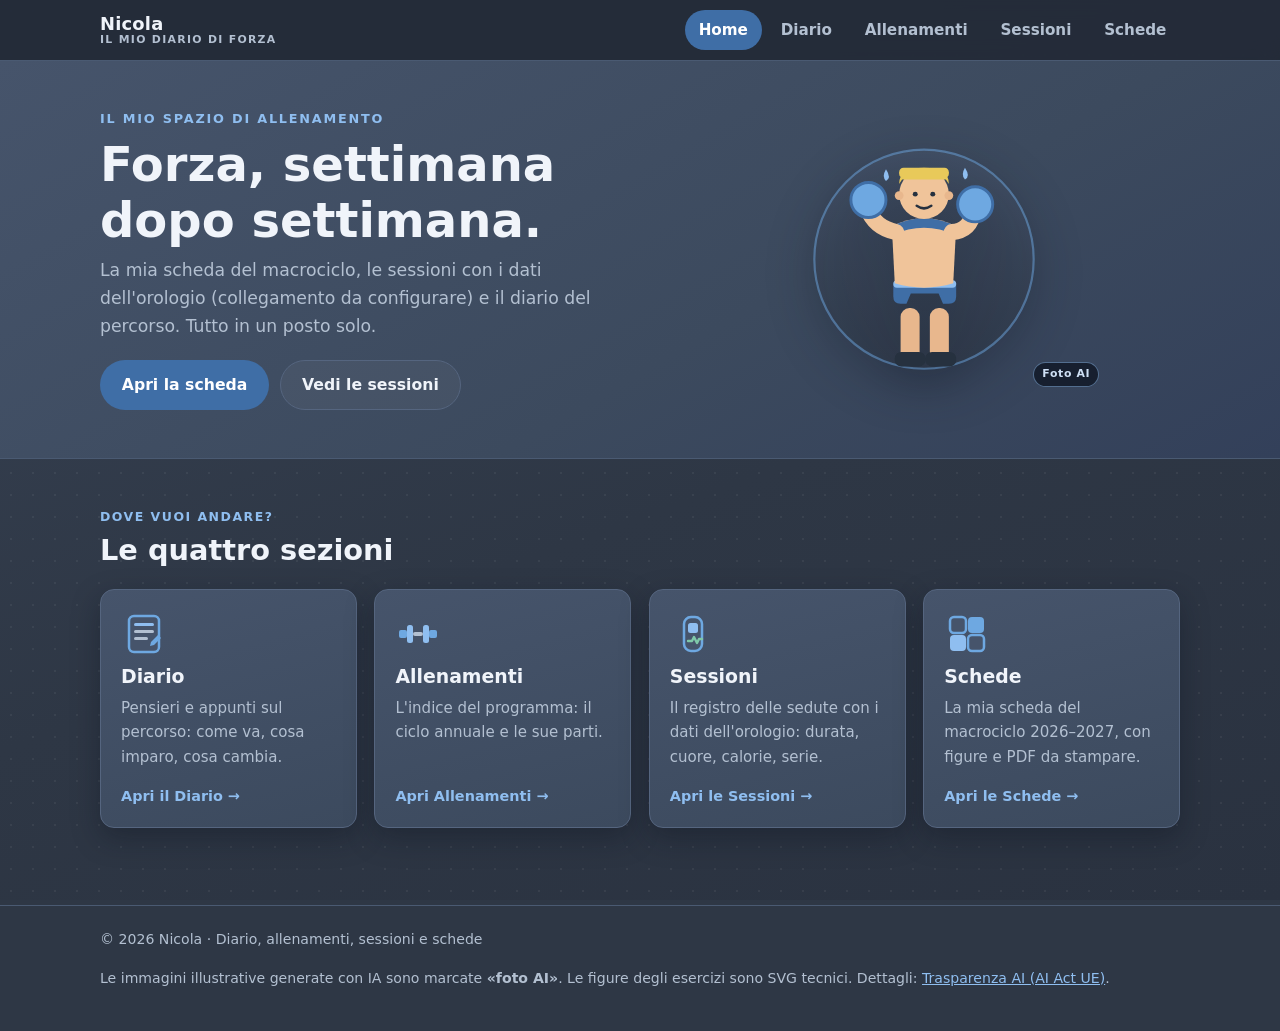
==== index.html @ 9a797402 "Sito palestra autonomo: scheda, diario, allenamenti, sessioni" ====
<!DOCTYPE html>
<html lang="it">
<head>
<meta charset="UTF-8">
<meta name="viewport" content="width=device-width, initial-scale=1.0">
<title>Nicola — Diario, allenamenti, sessioni e schede</title>
<meta name="description" content="Lo spazio personale di Nicola: la scheda del macrociclo 2026–2027, le sessioni con i dati dell'orologio e il diario di allenamento.">
<script>(function(){var p=location.pathname,i=p.indexOf("/admin/"),b="";if(i>0)b=p.slice(0,i);else if(/^\/nicola(\/|$)/i.test(p))b="/nicola";window.ND_BASE=b;window.ndUrl=function(u){if(!u)return(b||"")+"/";if(u.charAt(0)!=="/")u="/"+u;return b+u;};var bh=(b||"")+"/";if(!document.querySelector("base[data-nd-base]")){var e=document.createElement("base");e.href=bh;e.setAttribute("data-nd-base","1");document.head.insertBefore(e,document.head.firstChild);}})();</script>
<link rel="icon" href="favicon.svg" type="image/svg+xml">
<link rel="stylesheet" href="css/site.css?v=1">
</head>
<body>
<a class="skip-link" href="./#contenuto">Vai al contenuto</a>
<header class="site-header">
  <div class="wrap">
    <a class="logo" href="./">Nicola<small>Il mio diario di forza</small></a>
    <button class="nav-toggle" type="button" aria-expanded="false" aria-controls="nav-principale">Menu</button>
    <nav class="site-nav" id="nav-principale" aria-label="Principale">
      <ul>
        <li><a href="./" aria-current="page">Home</a></li>
        <li><a href="diario/">Diario</a></li>
        <li><a href="allenamenti/">Allenamenti</a></li>
        <li><a href="sessioni/">Sessioni</a></li>
        <li><a href="schede/">Schede</a></li>
      </ul>
    </nav>
  </div>
</header>

<main id="contenuto">
  <section class="hero" aria-labelledby="hero-title">
    <div class="wrap">
      <div>
        <p class="tagline">Il mio spazio di allenamento</p>
        <h1 id="hero-title">Forza, settimana dopo settimana.</h1>
        <p class="lead">La mia scheda del macrociclo, le sessioni con i dati dell'orologio (collegamento da configurare) e il diario del percorso. Tutto in un posto solo.</p>
        <div class="btn-row">
          <a class="btn btn-primary" href="schede/">Apri la scheda</a>
          <a class="btn btn-ghost" href="sessioni/">Vedi le sessioni</a>
        </div>
      </div>
      <div class="hero__media">
        <span class="ai-photo-wrap">
          <img src="img/hero-boxer.svg" alt="Pugile in guardia in stile cartone, illustrazione originale" width="320" height="360" data-ai="illustration">
          <span class="ai-photo-mark">Foto AI</span>
        </span>
      </div>
    </div>
  </section>

  <section class="section" aria-labelledby="sezioni-title">
    <div class="wrap">
      <span class="section-label">Dove vuoi andare?</span>
      <h2 id="sezioni-title">Le quattro sezioni</h2>
      <div class="card-grid">
        <a class="hub-card" href="diario/">
          <img class="hub-card__icon" src="img/icon-diario.svg" alt="" width="46" height="46">
          <h3>Diario</h3>
          <p>Pensieri e appunti sul percorso: come va, cosa imparo, cosa cambia.</p>
          <span class="hub-card__cta">Apri il Diario →</span>
        </a>
        <a class="hub-card" href="allenamenti/">
          <img class="hub-card__icon" src="img/icon-allenamenti.svg" alt="" width="46" height="46">
          <h3>Allenamenti</h3>
          <p>L'indice del programma: il ciclo annuale e le sue parti.</p>
          <span class="hub-card__cta">Apri Allenamenti →</span>
        </a>
        <a class="hub-card" href="sessioni/">
          <img class="hub-card__icon" src="img/icon-sessioni.svg" alt="" width="46" height="46">
          <h3>Sessioni</h3>
          <p>Il registro delle sedute con i dati dell'orologio: durata, cuore, calorie, serie.</p>
          <span class="hub-card__cta">Apri le Sessioni →</span>
        </a>
        <a class="hub-card" href="schede/">
          <img class="hub-card__icon" src="img/icon-schede.svg" alt="" width="46" height="46">
          <h3>Schede</h3>
          <p>La mia scheda del macrociclo 2026–2027, con figure e PDF da stampare.</p>
          <span class="hub-card__cta">Apri le Schede →</span>
        </a>
      </div>
    </div>
  </section>
</main>

<footer class="site-footer">
  <div class="wrap"><p>© <span id="y"></span> Nicola · Diario, allenamenti, sessioni e schede</p></div>
</footer>
<script>document.getElementById("y").textContent = new Date().getFullYear();</script>
<script src="js/site.js?v=1" defer></script>
<script src="js/cookie-consent.js?v=3" defer></script>
</body>
</html>
---- css/site.css ----
/* ============================================================
   Sito personale Nicola — design system "grigio-blu"
   I colori si cambiano tutti da qui (:root). Nient'altro da toccare.
   ============================================================ */
:root {
  /* Sfondo: misto grigio e blu, non troppo scuro */
  --bg: #2e3745;
  --bg-2: #384355;
  --bg-dots: rgba(255, 255, 255, 0.055);
  /* Pannelli e card */
  --panel: #3c4a5e;
  --panel-2: #46546b;
  --panel-border: #55657f;
  /* Testi */
  --text: #f0f4fa;
  --muted: #b3c0d1;
  /* Accenti blu */
  --accent: #6ea8e1;
  --accent-strong: #8fbef0;
  --accent-deep: #3f6ea6;
  /* Varie */
  --border: #4a5a72;
  --good: #7fc8a9;
  --radius: 14px;
  --shadow: 0 10px 28px rgba(12, 18, 28, 0.35);
  --font: "Segoe UI", system-ui, -apple-system, sans-serif;
  --font-serif: Georgia, "Times New Roman", serif;
}

* { box-sizing: border-box; }
html { scroll-behavior: smooth; }
body {
  margin: 0;
  font-family: var(--font);
  color: var(--text);
  line-height: 1.6;
  background-color: var(--bg);
  background-image:
    radial-gradient(var(--bg-dots) 1.2px, transparent 1.3px),
    linear-gradient(160deg, var(--bg-2) 0%, var(--bg) 55%, #2a3240 100%);
  background-size: 22px 22px, 100% 100%;
  background-attachment: fixed, fixed;
  min-height: 100vh;
}
img { max-width: 100%; height: auto; }
a { color: var(--accent-strong); }
h1, h2, h3 { line-height: 1.15; margin: 0 0 .6rem; }
p { margin: 0 0 1rem; }
.wrap { width: min(1080px, 100% - 2.4rem); margin-inline: auto; }
.visually-hidden {
  position: absolute; width: 1px; height: 1px; overflow: hidden;
  clip: rect(0 0 0 0); white-space: nowrap;
}
.skip-link {
  position: absolute; left: -999px; top: 0; z-index: 200;
  background: var(--accent-deep); color: #fff; padding: .6rem 1rem;
  border-radius: 0 0 10px 0;
}
.skip-link:focus { left: 0; }

/* ---------- Header ---------- */
.site-header {
  position: sticky; top: 0; z-index: 100;
  background: rgba(35, 43, 56, 0.92);
  backdrop-filter: blur(10px); -webkit-backdrop-filter: blur(10px);
  border-bottom: 1px solid var(--border);
}
.site-header .wrap { display: flex; align-items: center; gap: 1rem; min-height: 60px; }
.logo {
  font-weight: 800; font-size: 1.12rem; letter-spacing: .2px;
  color: var(--text); text-decoration: none; line-height: 1.1;
  display: flex; flex-direction: column;
}
.logo small { font-size: .68rem; font-weight: 600; color: var(--muted); letter-spacing: .12em; text-transform: uppercase; }
.nav-toggle {
  margin-left: auto; font: inherit; font-weight: 700; font-size: .9rem;
  color: var(--text); background: var(--panel); border: 1px solid var(--panel-border);
  border-radius: 999px; padding: .5rem 1.1rem; cursor: pointer; display: none;
}
.site-nav { margin-left: auto; }
.site-nav ul { display: flex; gap: .35rem; list-style: none; margin: 0; padding: 0; }
.site-nav a {
  display: block; padding: .5rem .85rem; border-radius: 999px;
  color: var(--muted); text-decoration: none; font-weight: 600; font-size: .95rem;
}
.site-nav a:hover { color: var(--text); background: var(--panel); }
.site-nav a[aria-current="page"] { color: #fff; background: var(--accent-deep); }

@media (max-width: 900px) {
  .nav-toggle { display: inline-flex; }
  .site-nav { display: none; position: absolute; top: 100%; left: 0; right: 0;
    background: rgba(35, 43, 56, 0.98); border-bottom: 1px solid var(--border); }
  .site-nav.is-open { display: block; }
  .site-nav ul { flex-direction: column; padding: .6rem 1rem 1rem; gap: .2rem; }
  .site-nav a { padding: .8rem 1rem; }
}

/* ---------- Hero ---------- */
.hero {
  position: relative; overflow: hidden;
  border-bottom: 1px solid var(--border);
  background: linear-gradient(150deg, var(--panel-2) 0%, var(--panel) 60%, #33405a 100%);
}
.hero .wrap {
  display: grid; grid-template-columns: 1.15fr .85fr; gap: 2rem;
  align-items: center; padding: 3rem 0;
}
.hero__media { display: flex; justify-content: center; }
.hero__media img { width: min(340px, 78%); filter: drop-shadow(0 14px 24px rgba(10, 16, 26, .45)); }
.tagline {
  margin: 0 0 .5rem; font-size: .8rem; font-weight: 700;
  letter-spacing: .14em; text-transform: uppercase; color: var(--accent-strong);
}
.hero h1 { font-size: clamp(1.9rem, 4.6vw, 3rem); font-weight: 800; }
.lead { font-size: 1.08rem; color: var(--muted); max-width: 46ch; }
.btn-row { display: flex; flex-wrap: wrap; gap: .7rem; margin-top: 1.2rem; }
.btn {
  display: inline-flex; align-items: center; gap: .45rem;
  padding: .72rem 1.3rem; border-radius: 999px; font-weight: 700;
  text-decoration: none; border: 1.5px solid transparent; font-size: .98rem;
}
.btn-primary { background: var(--accent-deep); color: #fff; }
.btn-primary:hover { background: var(--accent); color: #10233a; }
.btn-ghost { border-color: var(--panel-border); color: var(--text); background: rgba(255,255,255,.04); }
.btn-ghost:hover { background: var(--panel); }
@media (max-width: 820px) {
  .hero .wrap { grid-template-columns: 1fr; padding: 2.2rem 0; }
  .hero__media img { width: min(240px, 62%); }
}

/* ---------- Sezioni e card ---------- */
.section { padding: 2.8rem 0; }
.section--tight { padding: 1.8rem 0; }
.section > .wrap > h2, .section h2 { font-size: clamp(1.35rem, 3vw, 1.8rem); }
.section-label {
  display: inline-block; margin-bottom: .4rem; font-size: .78rem; font-weight: 700;
  letter-spacing: .12em; text-transform: uppercase; color: var(--accent-strong);
}
.card-grid {
  display: grid; gap: 1.1rem; margin-top: 1.4rem;
  grid-template-columns: repeat(auto-fit, minmax(230px, 1fr));
}
.hub-card {
  position: relative; display: flex; flex-direction: column; gap: .55rem;
  background: linear-gradient(165deg, var(--panel-2), var(--panel));
  border: 1px solid var(--panel-border); border-radius: var(--radius);
  padding: 1.3rem 1.25rem 1.15rem; text-decoration: none; color: var(--text);
  box-shadow: var(--shadow); transition: transform .15s ease, border-color .15s ease;
}
.hub-card:hover { transform: translateY(-3px); border-color: var(--accent); }
.hub-card__icon { width: 46px; height: 46px; }
.hub-card h3 { margin: 0; font-size: 1.18rem; }
.hub-card p { margin: 0; color: var(--muted); font-size: .94rem; }
.hub-card__cta { margin-top: auto; padding-top: .5rem; font-weight: 700; font-size: .9rem; color: var(--accent-strong); }

.panel {
  background: linear-gradient(165deg, var(--panel-2), var(--panel));
  border: 1px solid var(--panel-border); border-radius: var(--radius);
  padding: 1.4rem 1.4rem 1.2rem; box-shadow: var(--shadow);
}
.empty-state { text-align: center; padding: 2.4rem 1.4rem; color: var(--muted); }
.empty-state strong { color: var(--text); }

/* ---------- Liste diario / sessioni ---------- */
.entry-list { list-style: none; margin: 1.2rem 0 0; padding: 0; display: grid; gap: .8rem; }
.entry-list a {
  display: flex; gap: 1rem; align-items: center; text-decoration: none; color: var(--text);
  background: linear-gradient(165deg, var(--panel-2), var(--panel));
  border: 1px solid var(--panel-border); border-radius: var(--radius); padding: .9rem 1.1rem;
}
.entry-list a:hover { border-color: var(--accent); }
.entry-list__meta { font-size: .82rem; color: var(--muted); }
.entry-list__title { font-weight: 700; }

/* ---------- Pagina sessione (modello) ---------- */
.breadcrumb { font-size: .88rem; color: var(--muted); margin-bottom: .8rem; }
.breadcrumb a { color: var(--accent-strong); text-decoration: none; }
.session-hero { padding: 2rem 0 1.4rem; border-bottom: 1px solid var(--border); }
.session-hero__badge {
  display: inline-flex; align-items: center; justify-content: center;
  min-width: 44px; height: 44px; padding: 0 .6rem; border-radius: 12px;
  background: var(--accent-deep); color: #fff; font-weight: 800; font-size: 1.05rem;
}
.session-hero__time { color: var(--muted); font-size: .92rem; margin-left: .7rem; }
.session-hero h1 { margin-top: .8rem; font-size: clamp(1.5rem, 3.4vw, 2.2rem); }
.session-kpis {
  display: grid; grid-template-columns: repeat(auto-fit, minmax(120px, 1fr));
  gap: .8rem; margin: 1.4rem 0 0; padding: 0;
}
.session-kpis__item {
  background: linear-gradient(165deg, var(--panel-2), var(--panel));
  border: 1px solid var(--panel-border); border-radius: var(--radius); padding: .8rem .95rem;
}
.session-kpis__item dt { font-size: .76rem; text-transform: uppercase; letter-spacing: .08em; color: var(--muted); }
.session-kpis__item dd { margin: .15rem 0 0; font-size: 1.25rem; font-weight: 800; }
.session-panel { margin-top: 1.6rem; }
.field-grid { display: grid; grid-template-columns: repeat(auto-fit, minmax(150px, 1fr)); gap: .7rem; }
.field-cell {
  background: rgba(255,255,255,.04); border: 1px dashed var(--panel-border);
  border-radius: 10px; padding: .7rem .8rem;
}
.field-cell strong { display: block; font-size: 1.05rem; }
.field-cell span { font-size: .8rem; color: var(--muted); }
.placeholder-note {
  border: 1px dashed var(--panel-border); border-radius: 10px;
  padding: .9rem 1rem; color: var(--muted); font-size: .94rem; background: rgba(255,255,255,.03);
}

/* ---------- Articolo diario (modello) ---------- */
.prose { max-width: 68ch; }
.prose p { color: #dde5ef; }
.article-meta { color: var(--muted); font-size: .9rem; margin-bottom: 1.2rem; }
.article-figure { margin: 1.4rem 0; text-align: center; }
.article-figure img { border-radius: var(--radius); border: 1px solid var(--panel-border); }
.article-figure figcaption { font-size: .82rem; color: var(--muted); margin-top: .45rem; }

/* ---------- Marchio Foto/illustrazione AI ---------- */
.ai-photo-wrap { position: relative; display: inline-block; }
.ai-photo-mark {
  position: absolute; right: 8px; bottom: 8px;
  background: rgba(16, 24, 38, .82); color: #cfe0f5;
  font-size: .68rem; font-weight: 700; letter-spacing: .06em;
  padding: .18rem .5rem; border-radius: 999px; border: 1px solid rgba(143,190,240,.5);
}

/* ---------- Barra mobile Indietro · Sezione · Menu ---------- */
.nd-backbar { display: none; }
@media (max-width: 900px) {
  .nd-backbar {
    display: flex; position: fixed; left: 0; right: 0; bottom: 0; z-index: 90;
    gap: 8px; padding: 8px 10px calc(8px + env(safe-area-inset-bottom));
    background: rgba(35, 43, 56, .94); border-top: 1px solid var(--accent-deep);
    backdrop-filter: blur(8px); -webkit-backdrop-filter: blur(8px);
  }
  .nd-backbar a, .nd-backbar button {
    flex: 1 1 0; min-height: 44px; display: flex; align-items: center; justify-content: center;
    gap: 6px; font-family: inherit; font-weight: 600; font-size: .9rem; line-height: 1.1;
    color: var(--text); background: rgba(110, 168, 225, .12);
    border: 1px solid var(--accent-deep); border-radius: 999px; text-decoration: none; cursor: pointer;
    padding: 0 10px;
  }
  .nd-backbar a:active, .nd-backbar button:active { background: rgba(110, 168, 225, .3); }
  body.has-backbar { padding-bottom: calc(64px + env(safe-area-inset-bottom)); }
}
@media print { .nd-backbar, .nav-toggle { display: none !important; } }

/* ---------- Footer ---------- */
.site-footer {
  border-top: 1px solid var(--border); margin-top: 2rem;
  padding: 1.4rem 0 1.6rem; color: var(--muted); font-size: .88rem;
}
.site-footer a { color: var(--accent-strong); }
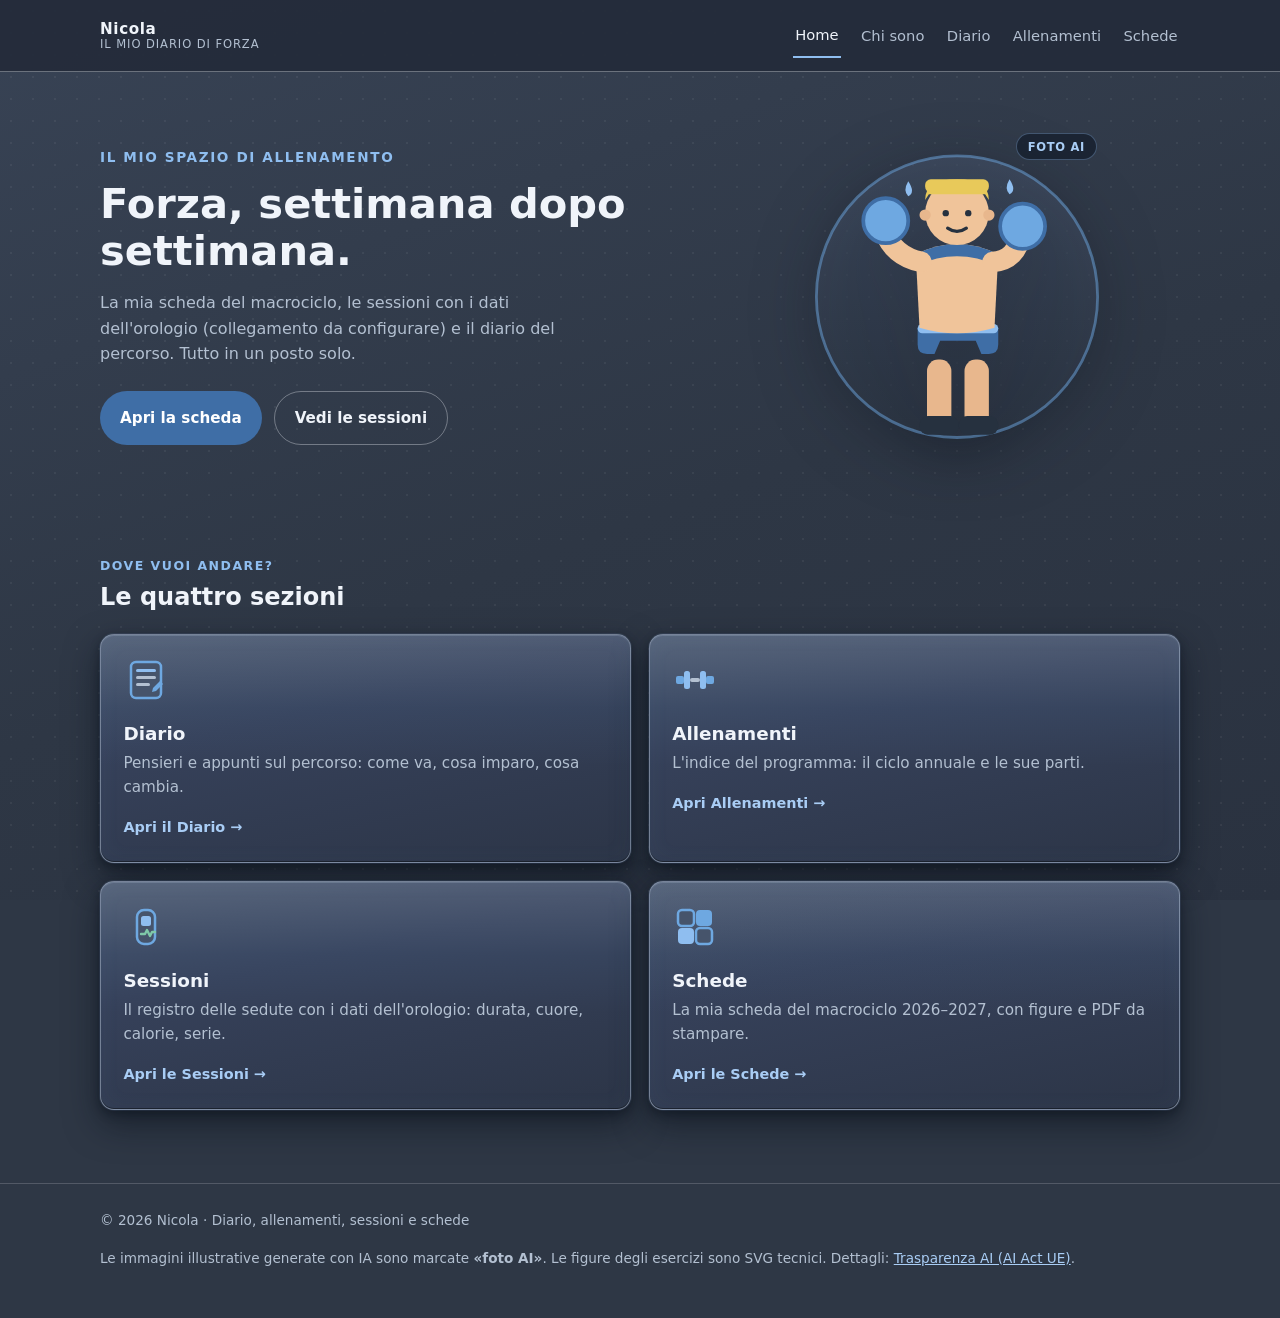
==== commit f0174ddf: "Allineamento sito: stile rilievo grigio-blu, Chi sono, primo racconto, vista mensile" ====
--- a/index.html
+++ b/index.html
@@ -3,11 +3,11 @@
 <head>
 <meta charset="UTF-8">
 <meta name="viewport" content="width=device-width, initial-scale=1.0">
-<title>Nicola — Diario, allenamenti, sessioni e schede</title>
+<title>Nicola - Diario, allenamenti, sessioni e schede</title>
 <meta name="description" content="Lo spazio personale di Nicola: la scheda del macrociclo 2026–2027, le sessioni con i dati dell'orologio e il diario di allenamento.">
 <script>(function(){var p=location.pathname,i=p.indexOf("/admin/"),b="";if(i>0)b=p.slice(0,i);else if(/^\/nicola(\/|$)/i.test(p))b="/nicola";window.ND_BASE=b;window.ndUrl=function(u){if(!u)return(b||"")+"/";if(u.charAt(0)!=="/")u="/"+u;return b+u;};var bh=(b||"")+"/";if(!document.querySelector("base[data-nd-base]")){var e=document.createElement("base");e.href=bh;e.setAttribute("data-nd-base","1");document.head.insertBefore(e,document.head.firstChild);}})();</script>
 <link rel="icon" href="favicon.svg" type="image/svg+xml">
-<link rel="stylesheet" href="css/site.css?v=1">
+<link rel="stylesheet" href="css/site.css?v=2">
 </head>
 <body>
 <a class="skip-link" href="./#contenuto">Vai al contenuto</a>
@@ -18,9 +18,9 @@
     <nav class="site-nav" id="nav-principale" aria-label="Principale">
       <ul>
         <li><a href="./" aria-current="page">Home</a></li>
+        <li><a href="chi-sono/">Chi sono</a></li>
         <li><a href="diario/">Diario</a></li>
         <li><a href="allenamenti/">Allenamenti</a></li>
-        <li><a href="sessioni/">Sessioni</a></li>
         <li><a href="schede/">Schede</a></li>
       </ul>
     </nav>
@@ -90,3 +90,4 @@
 <script src="js/cookie-consent.js?v=3" defer></script>
 </body>
 </html>
+
--- a/css/site.css
+++ b/css/site.css
@@ -1,28 +1,45 @@
 /* ============================================================
-   Sito personale Nicola — design system "grigio-blu"
-   I colori si cambiano tutti da qui (:root). Nient'altro da toccare.
+   Sito personale Nicola — design system "grigio-blu relief" v2
+   Stesso linguaggio visivo della scheda (pannelli in rilievo),
+   colori ben diversi: misto grigio-blu, niente rame.
+   I colori si cambiano SOLO da qui (:root). Nient'altro da toccare.
    ============================================================ */
 :root {
   /* Sfondo: misto grigio e blu, non troppo scuro */
   --bg: #2e3745;
   --bg-2: #384355;
   --bg-dots: rgba(255, 255, 255, 0.055);
-  /* Pannelli e card */
-  --panel: #3c4a5e;
-  --panel-2: #46546b;
-  --panel-border: #55657f;
   /* Testi */
   --text: #f0f4fa;
   --muted: #b3c0d1;
   /* Accenti blu */
-  --accent: #6ea8e1;
-  --accent-strong: #8fbef0;
+  --accent: #8fbef0;
+  --accent-strong: #a9cdf5;
   --accent-deep: #3f6ea6;
-  /* Varie */
-  --border: #4a5a72;
-  --good: #7fc8a9;
+  --cta-bg: #3f6ea6;
+  --cta-hover: #355d8c;
+  /* Linee */
+  --line: rgba(240, 244, 250, 0.35);
+  --line-soft: rgba(240, 244, 250, 0.18);
+  /* Pannelli in rilievo (ricetta della scheda, in chiave blu) */
+  --panel-bg: linear-gradient(168deg, #424f66 0%, #36415a 36%, #2c3547 100%);
+  --panel-border-light: rgba(215, 232, 252, 0.42);
+  --panel-highlight: linear-gradient(180deg, rgba(215, 232, 252, 0.15) 0%, rgba(110, 168, 225, 0.06) 32%, transparent 58%);
+  --panel-shadow:
+    inset 0 1px 0 rgba(215, 232, 252, 0.16),
+    inset 0 0 22px rgba(110, 168, 225, 0.05),
+    inset 0 -1px 0 rgba(0, 0, 0, 0.45),
+    0 0 0 1px rgba(140, 180, 230, 0.10),
+    0 14px 34px rgba(8, 14, 24, 0.55),
+    0 4px 10px rgba(8, 14, 24, 0.38);
+  --panel-shadow-hover:
+    inset 0 1px 0 rgba(215, 232, 252, 0.22),
+    inset 0 0 28px rgba(110, 168, 225, 0.08),
+    inset 0 -1px 0 rgba(0, 0, 0, 0.5),
+    0 0 0 1px rgba(140, 180, 230, 0.16),
+    0 18px 40px rgba(8, 14, 24, 0.6),
+    0 6px 14px rgba(8, 14, 24, 0.42);
   --radius: 14px;
-  --shadow: 0 10px 28px rgba(12, 18, 28, 0.35);
   --font: "Segoe UI", system-ui, -apple-system, sans-serif;
   --font-serif: Georgia, "Times New Roman", serif;
 }
@@ -58,195 +75,235 @@
 }
 .skip-link:focus { left: 0; }
 
-/* ---------- Header ---------- */
+/* ---------- Header (componente menu originale) ---------- */
 .site-header {
   position: sticky; top: 0; z-index: 100;
-  background: rgba(35, 43, 56, 0.92);
-  backdrop-filter: blur(10px); -webkit-backdrop-filter: blur(10px);
-  border-bottom: 1px solid var(--border);
-}
-.site-header .wrap { display: flex; align-items: center; gap: 1rem; min-height: 60px; }
+  background: rgba(36, 44, 58, 0.95);
+  border-bottom: 1px solid var(--line);
+}
+.site-header .wrap {
+  display: flex; align-items: center; justify-content: space-between;
+  gap: 1rem; padding: .85rem 0;
+}
 .logo {
-  font-weight: 800; font-size: 1.12rem; letter-spacing: .2px;
-  color: var(--text); text-decoration: none; line-height: 1.1;
-  display: flex; flex-direction: column;
-}
-.logo small { font-size: .68rem; font-weight: 600; color: var(--muted); letter-spacing: .12em; text-transform: uppercase; }
+  color: var(--text); text-decoration: none; font-weight: 700;
+  letter-spacing: .04em; font-size: .95rem; line-height: 1.2;
+}
+.logo small {
+  display: block; font-weight: 500; color: var(--muted);
+  font-size: .72rem; letter-spacing: .08em; text-transform: uppercase;
+}
 .nav-toggle {
-  margin-left: auto; font: inherit; font-weight: 700; font-size: .9rem;
-  color: var(--text); background: var(--panel); border: 1px solid var(--panel-border);
-  border-radius: 999px; padding: .5rem 1.1rem; cursor: pointer; display: none;
-}
-.site-nav { margin-left: auto; }
-.site-nav ul { display: flex; gap: .35rem; list-style: none; margin: 0; padding: 0; }
+  display: none;
+  background: transparent; border: 1px solid var(--line); color: var(--text);
+  padding: .45rem .65rem; border-radius: 8px; cursor: pointer; font-size: .9rem;
+}
+.site-nav ul {
+  list-style: none; margin: 0; padding: 0;
+  display: flex; flex-wrap: wrap; gap: .35rem 1.1rem;
+}
 .site-nav a {
-  display: block; padding: .5rem .85rem; border-radius: 999px;
-  color: var(--muted); text-decoration: none; font-weight: 600; font-size: .95rem;
-}
-.site-nav a:hover { color: var(--text); background: var(--panel); }
-.site-nav a[aria-current="page"] { color: #fff; background: var(--accent-deep); }
-
-@media (max-width: 900px) {
-  .nav-toggle { display: inline-flex; }
-  .site-nav { display: none; position: absolute; top: 100%; left: 0; right: 0;
-    background: rgba(35, 43, 56, 0.98); border-bottom: 1px solid var(--border); }
-  .site-nav.is-open { display: block; }
-  .site-nav ul { flex-direction: column; padding: .6rem 1rem 1rem; gap: .2rem; }
-  .site-nav a { padding: .8rem 1rem; }
-}
+  color: var(--muted); text-decoration: none; font-size: .92rem;
+  display: inline-flex; align-items: center; min-height: 44px; padding: 0 .15rem;
+}
+.site-nav a:hover, .site-nav a[aria-current="page"] { color: var(--text); }
+.site-nav a[aria-current="page"] { border-bottom: 2px solid var(--accent); }
 
 /* ---------- Hero ---------- */
-.hero {
-  position: relative; overflow: hidden;
-  border-bottom: 1px solid var(--border);
-  background: linear-gradient(150deg, var(--panel-2) 0%, var(--panel) 60%, #33405a 100%);
-}
-.hero .wrap {
-  display: grid; grid-template-columns: 1.15fr .85fr; gap: 2rem;
-  align-items: center; padding: 3rem 0;
-}
-.hero__media { display: flex; justify-content: center; }
-.hero__media img { width: min(340px, 78%); filter: drop-shadow(0 14px 24px rgba(10, 16, 26, .45)); }
+.hero { padding: 3.2rem 0 2.6rem; }
+.hero .wrap { display: grid; gap: 2rem; align-items: center; }
+@media (min-width: 900px) { .hero .wrap { grid-template-columns: 1.15fr .85fr; } }
 .tagline {
-  margin: 0 0 .5rem; font-size: .8rem; font-weight: 700;
-  letter-spacing: .14em; text-transform: uppercase; color: var(--accent-strong);
-}
-.hero h1 { font-size: clamp(1.9rem, 4.6vw, 3rem); font-weight: 800; }
-.lead { font-size: 1.08rem; color: var(--muted); max-width: 46ch; }
-.btn-row { display: flex; flex-wrap: wrap; gap: .7rem; margin-top: 1.2rem; }
+  color: var(--accent); font-size: .85rem; letter-spacing: .12em;
+  text-transform: uppercase; margin: 0 0 .75rem; font-weight: 700;
+}
+.hero h1 { font-size: clamp(1.75rem, 5vw, 2.6rem); line-height: 1.12; margin: 0 0 1rem; font-weight: 800; }
+.lead { max-width: 46ch; color: var(--muted); margin: 0 0 1.5rem; }
+.hero__media { text-align: center; }
+.hero__media img { width: 100%; max-width: 320px; filter: drop-shadow(0 14px 30px rgba(8, 14, 24, .5)); }
+.hero__caption { margin: .65rem 0 0; font-size: .76rem; font-style: italic; color: var(--muted); }
+
+/* ---------- Bottoni ---------- */
 .btn {
-  display: inline-flex; align-items: center; gap: .45rem;
-  padding: .72rem 1.3rem; border-radius: 999px; font-weight: 700;
-  text-decoration: none; border: 1.5px solid transparent; font-size: .98rem;
-}
-.btn-primary { background: var(--accent-deep); color: #fff; }
-.btn-primary:hover { background: var(--accent); color: #10233a; }
-.btn-ghost { border-color: var(--panel-border); color: var(--text); background: rgba(255,255,255,.04); }
-.btn-ghost:hover { background: var(--panel); }
-@media (max-width: 820px) {
-  .hero .wrap { grid-template-columns: 1fr; padding: 2.2rem 0; }
-  .hero__media img { width: min(240px, 62%); }
-}
-
-/* ---------- Sezioni e card ---------- */
-.section { padding: 2.8rem 0; }
-.section--tight { padding: 1.8rem 0; }
-.section > .wrap > h2, .section h2 { font-size: clamp(1.35rem, 3vw, 1.8rem); }
+  display: inline-flex; align-items: center; justify-content: center; gap: .5rem;
+  padding: .85rem 1.25rem; border-radius: 999px; text-decoration: none;
+  font-weight: 600; font-size: .95rem; border: none; cursor: pointer;
+}
+.btn-primary { background: var(--cta-bg); color: #fff; }
+.btn-primary:hover { background: var(--cta-hover); }
+.btn-ghost { background: transparent; color: var(--text); border: 1px solid var(--line); }
+.btn-row { display: flex; flex-wrap: wrap; gap: .75rem; }
+
+/* ---------- Sezioni ---------- */
+.section { padding: 2.6rem 0; }
+.section--tight { padding: 1.2rem 0; }
 .section-label {
-  display: inline-block; margin-bottom: .4rem; font-size: .78rem; font-weight: 700;
-  letter-spacing: .12em; text-transform: uppercase; color: var(--accent-strong);
-}
-.card-grid {
-  display: grid; gap: 1.1rem; margin-top: 1.4rem;
-  grid-template-columns: repeat(auto-fit, minmax(230px, 1fr));
-}
+  display: inline-block; color: var(--accent); font-size: .78rem; font-weight: 700;
+  letter-spacing: .12em; text-transform: uppercase; margin-bottom: .5rem;
+}
+
+/* ---------- Pannelli in rilievo (ricetta scheda) ---------- */
+.panel, .hub-card, .field-cell, .session-panel, .session-kpis__item, .diario-card {
+  position: relative;
+  background: var(--panel-bg);
+  border: 1px solid var(--panel-border-light);
+  border-radius: var(--radius);
+  box-shadow: var(--panel-shadow);
+}
+.panel::after, .hub-card::after, .field-cell::after, .session-panel::after,
+.session-kpis__item::after, .diario-card::after {
+  content: ""; position: absolute; inset: 0; border-radius: inherit;
+  background: var(--panel-highlight); pointer-events: none; z-index: 0;
+}
+.panel > *, .hub-card > *, .field-cell > *, .session-panel > *,
+.session-kpis__item > *, .diario-card > * { position: relative; z-index: 1; }
+.panel { padding: 1.3rem 1.4rem; margin: 1.2rem 0; }
+
+/* ---------- Card hub ---------- */
+.card-grid { display: grid; gap: 1.1rem; grid-template-columns: 1fr; margin-top: 1.4rem; }
+@media (min-width: 720px) { .card-grid { grid-template-columns: repeat(2, 1fr); } }
 .hub-card {
-  position: relative; display: flex; flex-direction: column; gap: .55rem;
-  background: linear-gradient(165deg, var(--panel-2), var(--panel));
-  border: 1px solid var(--panel-border); border-radius: var(--radius);
-  padding: 1.3rem 1.25rem 1.15rem; text-decoration: none; color: var(--text);
-  box-shadow: var(--shadow); transition: transform .15s ease, border-color .15s ease;
-}
-.hub-card:hover { transform: translateY(-3px); border-color: var(--accent); }
-.hub-card__icon { width: 46px; height: 46px; }
-.hub-card h3 { margin: 0; font-size: 1.18rem; }
-.hub-card p { margin: 0; color: var(--muted); font-size: .94rem; }
-.hub-card__cta { margin-top: auto; padding-top: .5rem; font-weight: 700; font-size: .9rem; color: var(--accent-strong); }
-
-.panel {
-  background: linear-gradient(165deg, var(--panel-2), var(--panel));
-  border: 1px solid var(--panel-border); border-radius: var(--radius);
-  padding: 1.4rem 1.4rem 1.2rem; box-shadow: var(--shadow);
-}
-.empty-state { text-align: center; padding: 2.4rem 1.4rem; color: var(--muted); }
-.empty-state strong { color: var(--text); }
-
-/* ---------- Liste diario / sessioni ---------- */
-.entry-list { list-style: none; margin: 1.2rem 0 0; padding: 0; display: grid; gap: .8rem; }
-.entry-list a {
-  display: flex; gap: 1rem; align-items: center; text-decoration: none; color: var(--text);
-  background: linear-gradient(165deg, var(--panel-2), var(--panel));
-  border: 1px solid var(--panel-border); border-radius: var(--radius); padding: .9rem 1.1rem;
-}
-.entry-list a:hover { border-color: var(--accent); }
-.entry-list__meta { font-size: .82rem; color: var(--muted); }
-.entry-list__title { font-weight: 700; }
-
-/* ---------- Pagina sessione (modello) ---------- */
-.breadcrumb { font-size: .88rem; color: var(--muted); margin-bottom: .8rem; }
+  display: block; padding: 1.4rem; text-decoration: none; color: var(--text);
+  transition: transform .15s ease, box-shadow .15s ease;
+}
+a.hub-card:hover { transform: translateY(-3px); box-shadow: var(--panel-shadow-hover); }
+.hub-card__icon { width: 46px; height: 46px; margin-bottom: .8rem; }
+.hub-card h3 { margin: 0 0 .4rem; font-size: 1.15rem; }
+.hub-card p { margin: 0 0 .9rem; color: var(--muted); font-size: .95rem; }
+.hub-card__cta { color: var(--accent-strong); font-weight: 700; font-size: .9rem; }
+
+/* ---------- Stato vuoto ---------- */
+.empty-state { text-align: center; padding: 2rem 1.6rem; border-style: dashed; }
+.empty-state p { max-width: 46ch; margin-inline: auto; }
+
+/* ---------- Diario: lista articoli ---------- */
+.diario-list { display: grid; gap: 1.1rem; margin: 1.4rem 0; }
+.diario-card { display: block; padding: 1.3rem 1.4rem; text-decoration: none; color: var(--text); transition: transform .15s ease, box-shadow .15s ease; }
+a.diario-card:hover { transform: translateY(-3px); box-shadow: var(--panel-shadow-hover); }
+.diario-card__meta { color: var(--muted); font-size: .82rem; margin-bottom: .3rem; }
+.diario-card__tag {
+  display: inline-block; background: rgba(110, 168, 225, .16); color: var(--accent-strong);
+  border: 1px solid rgba(140, 180, 230, .35); border-radius: 999px;
+  padding: .1rem .7rem; font-size: .74rem; font-weight: 700;
+  letter-spacing: .06em; text-transform: uppercase;
+}
+.diario-card h3 { margin: .5rem 0 .4rem; font-size: 1.15rem; }
+.diario-card p { margin: 0; color: var(--muted); font-size: .95rem; }
+
+/* ---------- Articolo ---------- */
+.prose { max-width: 46rem; margin-inline: auto; }
+.prose h2 { font-size: 1.3rem; margin: 1.8rem 0 .5rem; }
+.breadcrumb { font-size: .85rem; color: var(--muted); margin-bottom: 1rem; }
 .breadcrumb a { color: var(--accent-strong); text-decoration: none; }
-.session-hero { padding: 2rem 0 1.4rem; border-bottom: 1px solid var(--border); }
+.article-meta { color: var(--muted); font-size: .85rem; margin: 0 0 .4rem; }
+.article-figure { margin: 1.4rem 0; }
+.article-figure img { width: 100%; border-radius: var(--radius); display: block; }
+.article-figure figcaption { color: var(--muted); font-size: .8rem; margin-top: .5rem; }
+.ai-photo-wrap { position: relative; display: inline-block; max-width: 100%; }
+.article-figure .ai-photo-wrap, .img-placeholder { display: flex; }
+.article-figure .ai-photo-wrap { display: block; }
+.ai-photo-mark {
+  position: absolute; top: 10px; right: 10px;
+  background: rgba(24, 34, 48, .88); color: var(--accent-strong);
+  font-size: .72rem; font-weight: 700; letter-spacing: .06em;
+  padding: .2rem .7rem; border-radius: 999px; text-transform: uppercase;
+  border: 1px solid rgba(140, 180, 230, .35);
+}
+.fig-credit { font-size: .78rem; }
+.img-placeholder {
+  border: 1px dashed var(--accent); border-radius: var(--radius);
+  min-height: 220px; display: flex; align-items: center; justify-content: center;
+  color: var(--muted); text-align: center; padding: 1.4rem; font-size: .92rem;
+  background: rgba(110, 168, 225, .06);
+}
+.placeholder-note {
+  border: 1px dashed var(--panel-border-light); border-radius: var(--radius);
+  padding: 1.1rem 1.3rem; color: var(--muted); margin: 1rem 0;
+}
+blockquote {
+  border-left: 4px solid var(--accent); margin: 1.6rem 0;
+  padding: .3rem 0 .3rem 1rem; color: var(--muted);
+  font-family: var(--font-serif); font-style: italic;
+}
+
+/* ---------- Griglie dati ---------- */
+.field-grid { display: grid; gap: .9rem; grid-template-columns: 1fr; margin: 1rem 0; }
+@media (min-width: 720px) { .field-grid { grid-template-columns: repeat(3, 1fr); } }
+.field-cell { padding: 1rem 1.1rem; text-align: center; }
+.field-cell strong { display: block; font-size: 1.05rem; margin-bottom: .25rem; }
+.field-cell span { color: var(--muted); font-size: .85rem; }
+
+/* ---------- Sessione: hero e KPI ---------- */
+.session-hero {
+  padding: 2.4rem 0 2rem;
+  background: linear-gradient(168deg, rgba(66, 79, 102, .85) 0%, rgba(44, 53, 71, .9) 100%);
+  border-bottom: 1px solid var(--line-soft);
+}
+.session-hero__top { display: flex; align-items: center; gap: .8rem; margin-bottom: .8rem; }
 .session-hero__badge {
   display: inline-flex; align-items: center; justify-content: center;
-  min-width: 44px; height: 44px; padding: 0 .6rem; border-radius: 12px;
-  background: var(--accent-deep); color: #fff; font-weight: 800; font-size: 1.05rem;
-}
-.session-hero__time { color: var(--muted); font-size: .92rem; margin-left: .7rem; }
-.session-hero h1 { margin-top: .8rem; font-size: clamp(1.5rem, 3.4vw, 2.2rem); }
+  min-width: 2.6rem; height: 2.6rem; padding: 0 .6rem;
+  background: var(--accent-deep); color: #fff; font-weight: 800; font-size: 1.1rem;
+  border-radius: 12px; box-shadow: var(--panel-shadow);
+}
+.session-hero__time { color: var(--muted); font-size: .95rem; }
+.session-kpis[hidden] { display: none; }
 .session-kpis {
-  display: grid; grid-template-columns: repeat(auto-fit, minmax(120px, 1fr));
-  gap: .8rem; margin: 1.4rem 0 0; padding: 0;
-}
-.session-kpis__item {
-  background: linear-gradient(165deg, var(--panel-2), var(--panel));
-  border: 1px solid var(--panel-border); border-radius: var(--radius); padding: .8rem .95rem;
-}
-.session-kpis__item dt { font-size: .76rem; text-transform: uppercase; letter-spacing: .08em; color: var(--muted); }
-.session-kpis__item dd { margin: .15rem 0 0; font-size: 1.25rem; font-weight: 800; }
-.session-panel { margin-top: 1.6rem; }
-.field-grid { display: grid; grid-template-columns: repeat(auto-fit, minmax(150px, 1fr)); gap: .7rem; }
-.field-cell {
-  background: rgba(255,255,255,.04); border: 1px dashed var(--panel-border);
-  border-radius: 10px; padding: .7rem .8rem;
-}
-.field-cell strong { display: block; font-size: 1.05rem; }
-.field-cell span { font-size: .8rem; color: var(--muted); }
-.placeholder-note {
-  border: 1px dashed var(--panel-border); border-radius: 10px;
-  padding: .9rem 1rem; color: var(--muted); font-size: .94rem; background: rgba(255,255,255,.03);
-}
-
-/* ---------- Articolo diario (modello) ---------- */
-.prose { max-width: 68ch; }
-.prose p { color: #dde5ef; }
-.article-meta { color: var(--muted); font-size: .9rem; margin-bottom: 1.2rem; }
-.article-figure { margin: 1.4rem 0; text-align: center; }
-.article-figure img { border-radius: var(--radius); border: 1px solid var(--panel-border); }
-.article-figure figcaption { font-size: .82rem; color: var(--muted); margin-top: .45rem; }
-
-/* ---------- Marchio Foto/illustrazione AI ---------- */
-.ai-photo-wrap { position: relative; display: inline-block; }
-.ai-photo-mark {
-  position: absolute; right: 8px; bottom: 8px;
-  background: rgba(16, 24, 38, .82); color: #cfe0f5;
-  font-size: .68rem; font-weight: 700; letter-spacing: .06em;
-  padding: .18rem .5rem; border-radius: 999px; border: 1px solid rgba(143,190,240,.5);
-}
-
-/* ---------- Barra mobile Indietro · Sezione · Menu ---------- */
+  display: grid; gap: .8rem; margin: 1.4rem 0 0;
+  grid-template-columns: repeat(2, 1fr);
+}
+@media (min-width: 720px) { .session-kpis { grid-template-columns: repeat(5, 1fr); } }
+.session-kpis__item { padding: .9rem .6rem; text-align: center; }
+.session-kpis__item dt { color: var(--muted); font-size: .75rem; text-transform: uppercase; letter-spacing: .06em; }
+.session-kpis__item dd { margin: .2rem 0 0; font-size: 1.25rem; font-weight: 800; color: var(--accent-strong); }
+
+/* ---------- Vista mensile ---------- */
+.vm-controls { display: flex; flex-wrap: wrap; gap: .8rem; align-items: center; margin: 1.2rem 0; }
+.vm-controls select {
+  background: #36415a; color: var(--text); border: 1px solid var(--panel-border-light);
+  border-radius: 10px; padding: .55rem .9rem; font-size: .95rem;
+}
+.vm-table { width: 100%; border-collapse: collapse; font-size: .92rem; margin-top: .4rem; }
+.vm-table th, .vm-table td { border-bottom: 1px solid var(--line-soft); padding: .65rem .5rem; text-align: left; }
+.vm-table th { color: var(--accent); font-size: .78rem; text-transform: uppercase; letter-spacing: .05em; }
+.vm-empty { text-align: center; padding: 1.8rem 1.4rem; color: var(--muted); }
+.vm-note { color: var(--muted); font-size: .85rem; margin-top: 1rem; }
+.vm-note code { color: var(--accent-strong); }
+
+/* ---------- Footer ---------- */
+.site-footer {
+  border-top: 1px solid var(--line-soft);
+  padding: 1.6rem 0 2rem; margin-top: 2rem;
+  color: var(--muted); font-size: .85rem;
+}
+.site-footer a { color: var(--accent-strong); }
+
+/* ---------- Barra mobile "Indietro - Sezione - Menu" ---------- */
 .nd-backbar { display: none; }
-@media (max-width: 900px) {
+@media (max-width: 820px) {
+  .nav-toggle { display: inline-flex; align-items: center; }
+  .site-nav {
+    display: none; position: absolute; top: 100%; left: 0; right: 0;
+    background: rgba(36, 44, 58, .98); border-bottom: 1px solid var(--line);
+  }
+  .site-nav.is-open { display: block; }
+  .site-nav ul { flex-direction: column; gap: 0; padding: .4rem 1.2rem .9rem; }
+  .site-nav li { border-top: 1px solid var(--line-soft); }
+  .site-nav li:first-child { border-top: none; }
+  .site-nav a { display: flex; width: 100%; }
   .nd-backbar {
-    display: flex; position: fixed; left: 0; right: 0; bottom: 0; z-index: 90;
-    gap: 8px; padding: 8px 10px calc(8px + env(safe-area-inset-bottom));
-    background: rgba(35, 43, 56, .94); border-top: 1px solid var(--accent-deep);
-    backdrop-filter: blur(8px); -webkit-backdrop-filter: blur(8px);
+    display: flex; position: fixed; left: 0; right: 0; bottom: 0; z-index: 120;
+    background: rgba(36, 44, 58, .97); border-top: 1px solid var(--line);
   }
   .nd-backbar a, .nd-backbar button {
-    flex: 1 1 0; min-height: 44px; display: flex; align-items: center; justify-content: center;
-    gap: 6px; font-family: inherit; font-weight: 600; font-size: .9rem; line-height: 1.1;
-    color: var(--text); background: rgba(110, 168, 225, .12);
-    border: 1px solid var(--accent-deep); border-radius: 999px; text-decoration: none; cursor: pointer;
-    padding: 0 10px;
+    flex: 1; background: none; border: none; color: var(--text);
+    font: inherit; font-size: .92rem; font-weight: 600;
+    padding: .9rem 0; text-align: center; text-decoration: none; cursor: pointer;
   }
-  .nd-backbar a:active, .nd-backbar button:active { background: rgba(110, 168, 225, .3); }
-  body.has-backbar { padding-bottom: calc(64px + env(safe-area-inset-bottom)); }
-}
-@media print { .nd-backbar, .nav-toggle { display: none !important; } }
-
-/* ---------- Footer ---------- */
-.site-footer {
-  border-top: 1px solid var(--border); margin-top: 2rem;
-  padding: 1.4rem 0 1.6rem; color: var(--muted); font-size: .88rem;
-}
-.site-footer a { color: var(--accent-strong); }
+  .nd-backbar a + button, .nd-backbar button + a, .nd-backbar button + button { border-left: 1px solid var(--line-soft); }
+  body.has-backbar { padding-bottom: 3.2rem; }
+}
+@media print {
+  .nd-backbar, .nav-toggle { display: none !important; }
+  body { background: #fff; color: #000; }
+}
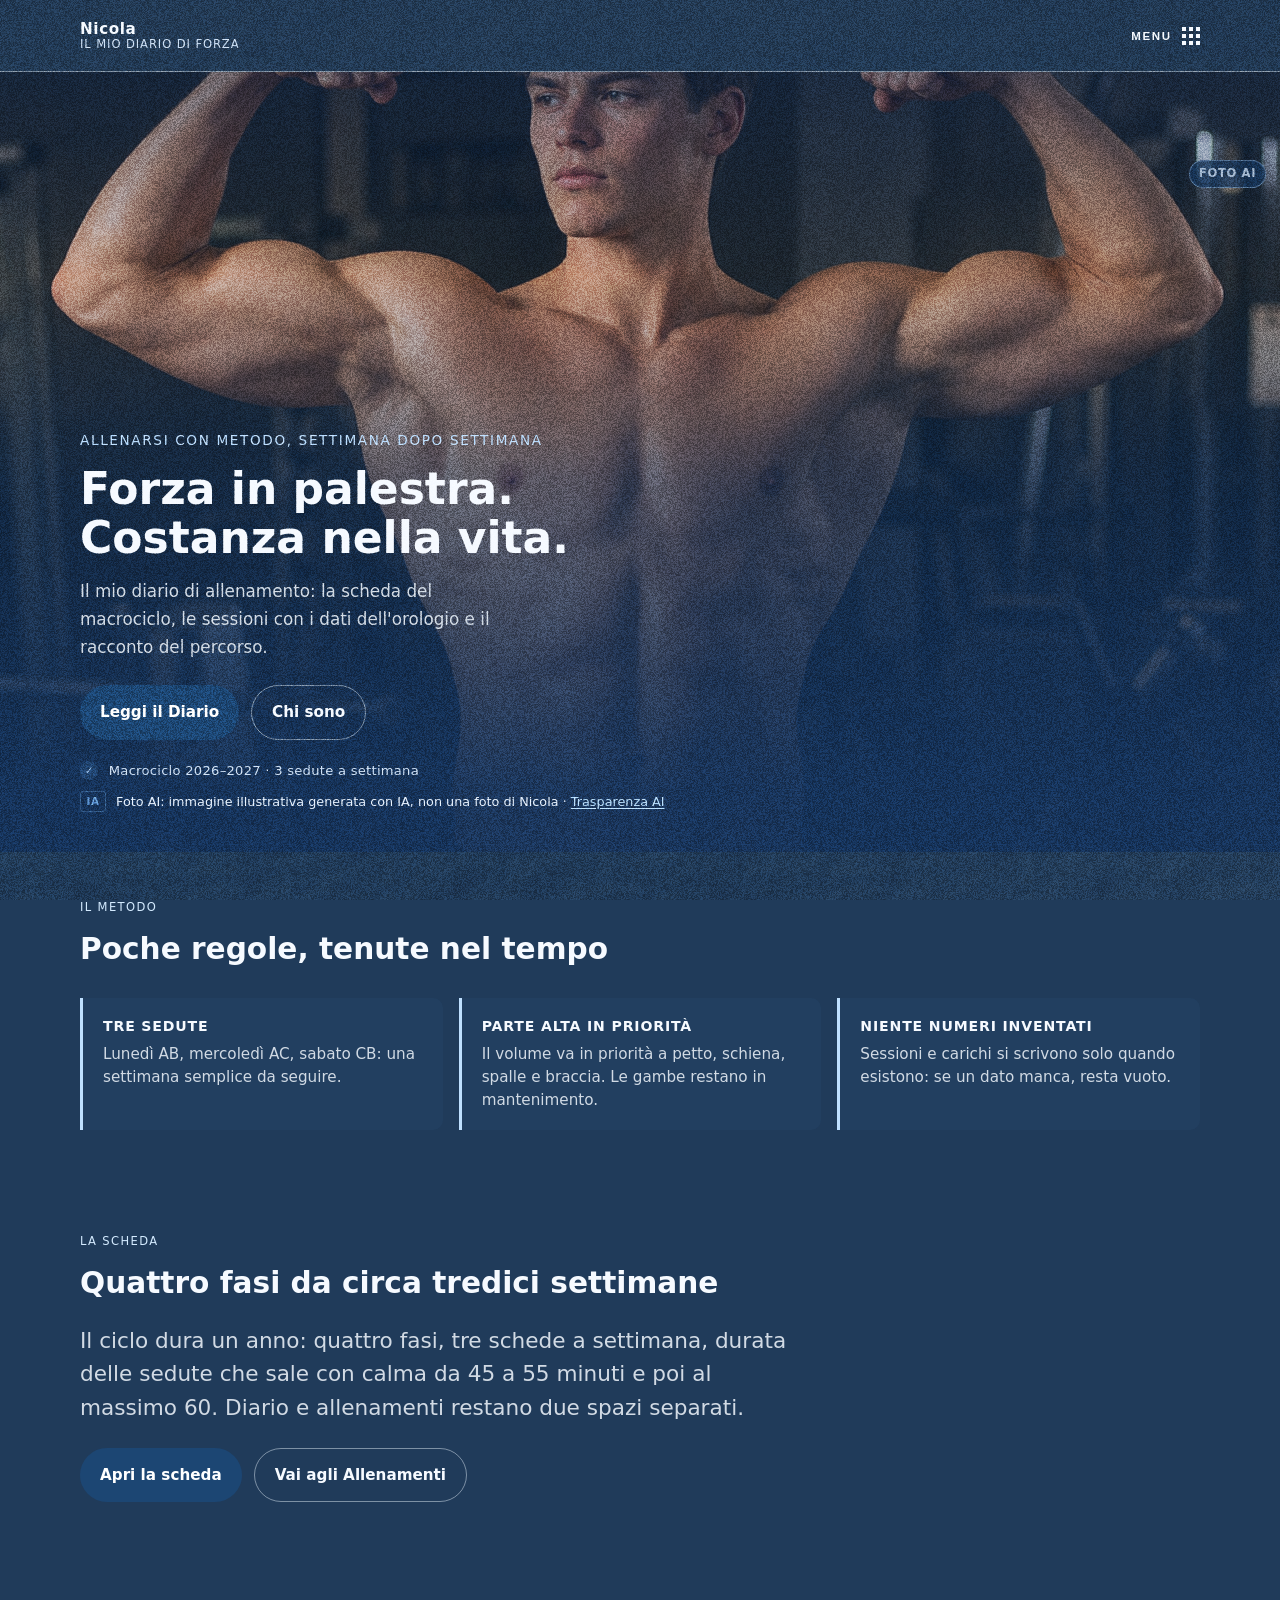
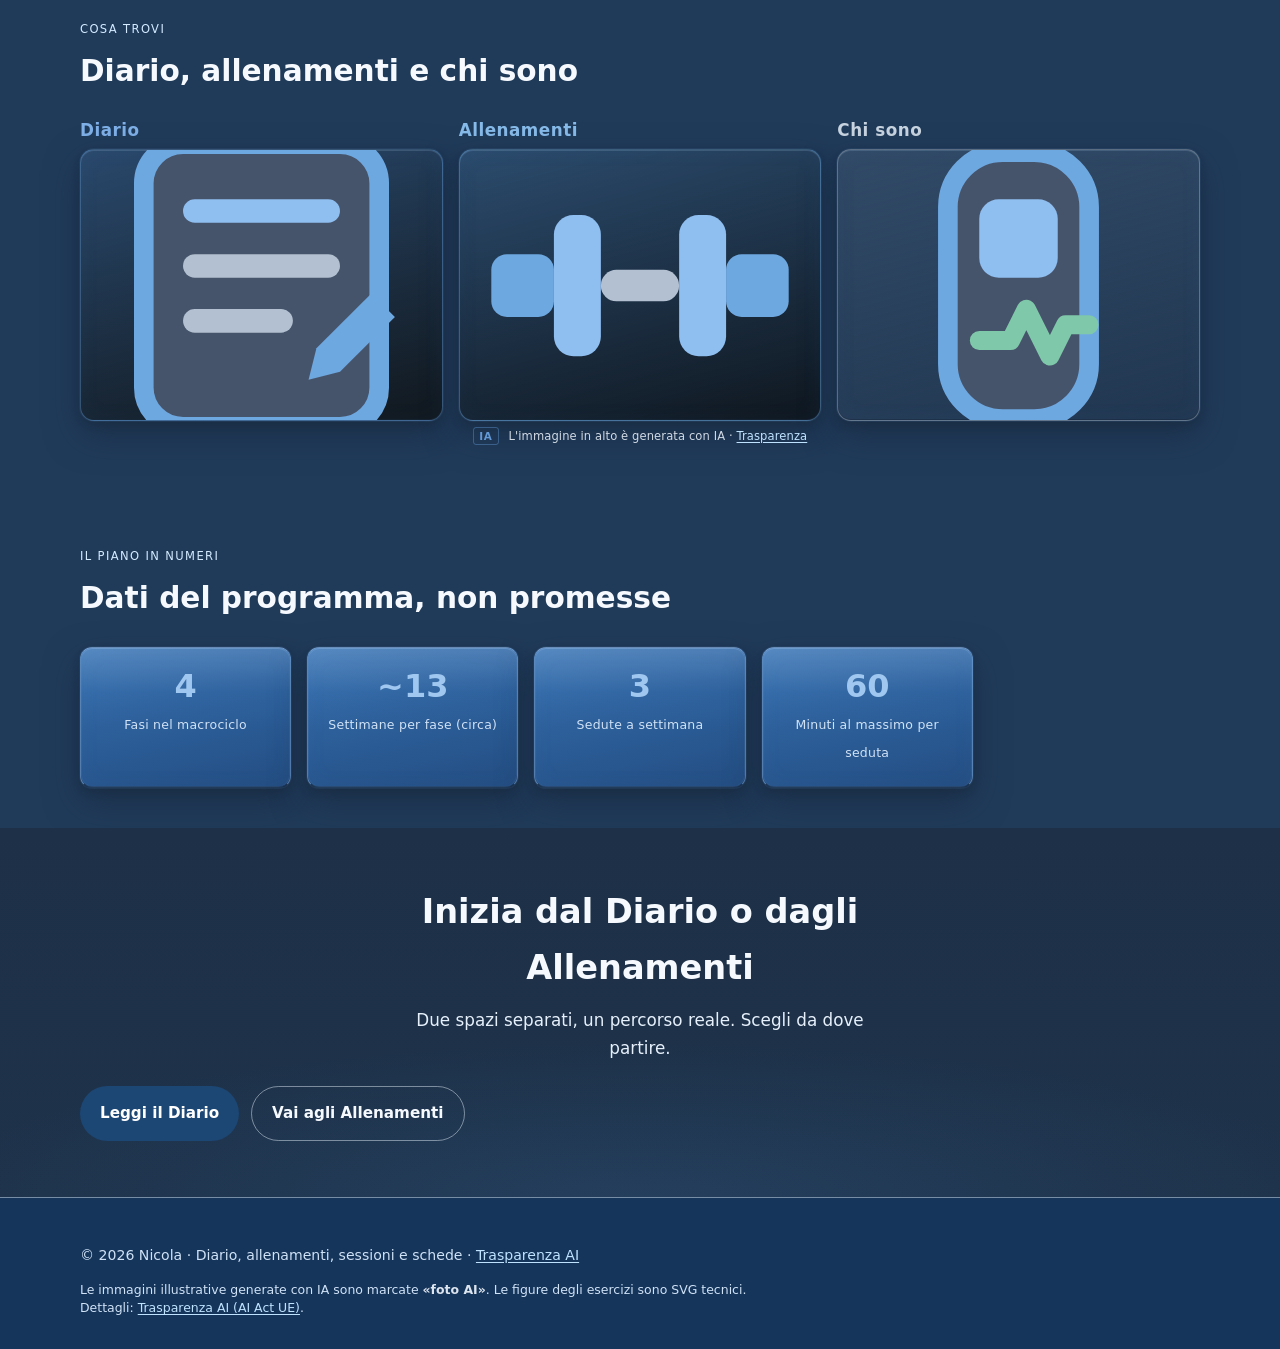
==== commit 71639fbc: "Sito Nicola azzurro: macrociclo annuale, Diario, Allenamenti, Sessioni, Schede - pacchetto azzurro a" ====
--- a/index.html
+++ b/index.html
@@ -4,90 +4,119 @@
 <meta charset="UTF-8">
 <meta name="viewport" content="width=device-width, initial-scale=1.0">
 <title>Nicola - Diario, allenamenti, sessioni e schede</title>
-<meta name="description" content="Lo spazio personale di Nicola: la scheda del macrociclo 2026–2027, le sessioni con i dati dell'orologio e il diario di allenamento.">
-<script>(function(){var p=location.pathname,i=p.indexOf("/admin/"),b="";if(i>0)b=p.slice(0,i);else if(/^\/nicola(\/|$)/i.test(p))b="/nicola";window.ND_BASE=b;window.ndUrl=function(u){if(!u)return(b||"")+"/";if(u.charAt(0)!=="/")u="/"+u;return b+u;};var bh=(b||"")+"/";if(!document.querySelector("base[data-nd-base]")){var e=document.createElement("base");e.href=bh;e.setAttribute("data-nd-base","1");document.head.insertBefore(e,document.head.firstChild);}})();</script>
+<meta name="description" content="Il mio spazio di allenamento: scheda del macrociclo 2026-2027, sessioni con i dati dell orologio e diario.">
+<meta name="theme-color" content="#1f4474">
+<script>(function(){var p=location.pathname,i=p.indexOf("/admin/"),b="";if(i>0)b=p.slice(0,i);else if(/^\/nicola(\/|$)/i.test(p))b="/nicola";window.FQ_BASE=b;window.fqUrl=function(u){if(!u)return(b||"")+"/";if(u.charAt(0)!=="/")u="/"+u;return b+u;};var bh=(b||"")+"/";if(!document.querySelector("base[data-fq-base]")){var e=document.createElement("base");e.href=bh;e.setAttribute("data-fq-base","1");document.head.insertBefore(e,document.head.firstChild);}})();</script>
 <link rel="icon" href="favicon.svg" type="image/svg+xml">
-<link rel="stylesheet" href="css/site.css?v=2">
+<link rel="stylesheet" href="css/styles.css?v=6">
+<link rel="stylesheet" href="css/shell.css?v=4">
+<link rel="stylesheet" href="css/pages.css?v=4">
+<link rel="stylesheet" href="css/azzurro.css?v=6">
 </head>
-<body>
-<a class="skip-link" href="./#contenuto">Vai al contenuto</a>
+<body class="site-shell">
+<a class="skip-link" href="#contenuto">Vai al contenuto</a>
 <header class="site-header">
   <div class="wrap">
     <a class="logo" href="./">Nicola<small>Il mio diario di forza</small></a>
     <button class="nav-toggle" type="button" aria-expanded="false" aria-controls="nav-principale">Menu</button>
-    <nav class="site-nav" id="nav-principale" aria-label="Principale">
-      <ul>
-        <li><a href="./" aria-current="page">Home</a></li>
-        <li><a href="chi-sono/">Chi sono</a></li>
-        <li><a href="diario/">Diario</a></li>
-        <li><a href="allenamenti/">Allenamenti</a></li>
-        <li><a href="schede/">Schede</a></li>
-      </ul>
-    </nav>
+    <nav class="site-nav" id="nav-principale" aria-label="Principale"><ul></ul></nav>
   </div>
 </header>
+<main id="contenuto" class="home-main">
+  <section class="hero" aria-labelledby="hero-title">
+    <div class="hero__media">
+      <img src="admin/img/nicola/riferimento-estetico.webp" alt="Riferimento estetico illustrativo, generato con IA, non una foto di Nicola" width="1080" height="1620">
+      <span class="hero-ai-mark">Foto AI</span>
+    </div>
+    <div class="hero__overlay" aria-hidden="true"></div>
+    <div class="hero__content wrap">
+      <p class="tagline">Allenarsi con metodo, settimana dopo settimana</p>
+      <h1 id="hero-title">Forza in palestra. Costanza nella vita.</h1>
+      <p class="lead">Il mio diario di allenamento: la scheda del macrociclo, le sessioni con i dati dell'orologio e il racconto del percorso.</p>
+      <div class="btn-row">
+        <a class="btn btn-primary" href="diario/">Leggi il Diario</a>
+        <a class="btn btn-ghost" href="chi-sono/">Chi sono</a>
+      </div>
+      <p class="hero__trust">Macrociclo 2026&ndash;2027 &middot; 3 sedute a settimana</p>
+      <p class="hero-ai-note"><span class="ai-badge" aria-hidden="true">IA</span> Foto AI: immagine illustrativa generata con IA, non una foto di Nicola &middot; <a href="trasparenza-ai/">Trasparenza AI</a></p>
+    </div>
+  </section>
 
-<main id="contenuto">
-  <section class="hero" aria-labelledby="hero-title">
+  <section class="section section--tight landing-pain page-veiled-band" aria-labelledby="pain-title">
     <div class="wrap">
-      <div>
-        <p class="tagline">Il mio spazio di allenamento</p>
-        <h1 id="hero-title">Forza, settimana dopo settimana.</h1>
-        <p class="lead">La mia scheda del macrociclo, le sessioni con i dati dell'orologio (collegamento da configurare) e il diario del percorso. Tutto in un posto solo.</p>
-        <div class="btn-row">
-          <a class="btn btn-primary" href="schede/">Apri la scheda</a>
-          <a class="btn btn-ghost" href="sessioni/">Vedi le sessioni</a>
-        </div>
-      </div>
-      <div class="hero__media">
-        <span class="ai-photo-wrap">
-          <img src="img/hero-boxer.svg" alt="Pugile in guardia in stile cartone, illustrazione originale" width="320" height="360" data-ai="illustration">
-          <span class="ai-photo-mark">Foto AI</span>
-        </span>
+      <span class="landing-section-label">Il metodo</span>
+      <h2 id="pain-title">Poche regole, tenute nel tempo</h2>
+      <div class="landing-pain__grid">
+        <p class="landing-pain__item"><strong>Tre sedute</strong>Lunedì AB, mercoledì AC, sabato CB: una settimana semplice da seguire.</p>
+        <p class="landing-pain__item"><strong>Parte alta in priorità</strong>Il volume va in priorità a petto, schiena, spalle e braccia. Le gambe restano in mantenimento.</p>
+        <p class="landing-pain__item"><strong>Niente numeri inventati</strong>Sessioni e carichi si scrivono solo quando esistono: se un dato manca, resta vuoto.</p>
       </div>
     </div>
   </section>
 
-  <section class="section" aria-labelledby="sezioni-title">
+  <section class="section landing-solution page-veiled-band" aria-labelledby="solution-title">
     <div class="wrap">
-      <span class="section-label">Dove vuoi andare?</span>
-      <h2 id="sezioni-title">Le quattro sezioni</h2>
-      <div class="card-grid">
-        <a class="hub-card" href="diario/">
-          <img class="hub-card__icon" src="img/icon-diario.svg" alt="" width="46" height="46">
-          <h3>Diario</h3>
-          <p>Pensieri e appunti sul percorso: come va, cosa imparo, cosa cambia.</p>
-          <span class="hub-card__cta">Apri il Diario →</span>
+      <span class="landing-section-label">La scheda</span>
+      <h2 id="solution-title">Quattro fasi da circa tredici settimane</h2>
+      <p class="landing-solution__lead">Il ciclo dura un anno: quattro fasi, tre schede a settimana, durata delle sedute che sale con calma da 45 a 55 minuti e poi al massimo 60. Diario e allenamenti restano due spazi separati.</p>
+      <div class="btn-row">
+        <a class="btn btn-primary" href="schede/">Apri la scheda</a>
+        <a class="btn btn-ghost" href="allenamenti/">Vai agli Allenamenti</a>
+      </div>
+    </div>
+  </section>
+
+  <section class="section landing-benefits page-veiled-band" aria-labelledby="benefits-title">
+    <div class="wrap">
+      <span class="landing-section-label">Cosa trovi</span>
+      <h2 id="benefits-title">Diario, allenamenti e chi sono</h2>
+      <div class="home-trio">
+        <a class="home-trio__item" href="diario/" aria-label="Diario">
+          <span class="home-trio__label home-trio__label--oro">Diario</span>
+          <span class="home-trio__box home-trio__box--oro"><img src="img/icon-diario.svg" alt="" width="640" height="360" loading="lazy"></span>
         </a>
-        <a class="hub-card" href="allenamenti/">
-          <img class="hub-card__icon" src="img/icon-allenamenti.svg" alt="" width="46" height="46">
-          <h3>Allenamenti</h3>
-          <p>L'indice del programma: il ciclo annuale e le sue parti.</p>
-          <span class="hub-card__cta">Apri Allenamenti →</span>
+        <a class="home-trio__item" href="allenamenti/" aria-label="Allenamenti">
+          <span class="home-trio__label home-trio__label--rosso">Allenamenti</span>
+          <span class="home-trio__box home-trio__box--rosso"><img src="img/icon-allenamenti.svg" alt="" width="640" height="360" loading="lazy"></span>
         </a>
-        <a class="hub-card" href="sessioni/">
-          <img class="hub-card__icon" src="img/icon-sessioni.svg" alt="" width="46" height="46">
-          <h3>Sessioni</h3>
-          <p>Il registro delle sedute con i dati dell'orologio: durata, cuore, calorie, serie.</p>
-          <span class="hub-card__cta">Apri le Sessioni →</span>
+        <a class="home-trio__item" href="chi-sono/" aria-label="Chi sono">
+          <span class="home-trio__label home-trio__label--argento">Chi sono</span>
+          <span class="home-trio__box home-trio__box--argento"><img src="img/icon-sessioni.svg" alt="" width="640" height="360" loading="lazy"></span>
         </a>
-        <a class="hub-card" href="schede/">
-          <img class="hub-card__icon" src="img/icon-schede.svg" alt="" width="46" height="46">
-          <h3>Schede</h3>
-          <p>La mia scheda del macrociclo 2026–2027, con figure e PDF da stampare.</p>
-          <span class="hub-card__cta">Apri le Schede →</span>
-        </a>
+      </div>
+      <p class="home-trio__ai-note ai-media-note"><span class="ai-badge" aria-hidden="true">IA</span> L'immagine in alto &egrave; generata con IA &middot; <a href="trasparenza-ai/">Trasparenza</a></p>
+    </div>
+  </section>
+
+  <section class="section section--tight landing-proof page-veiled-band" aria-labelledby="proof-title">
+    <div class="wrap">
+      <span class="landing-section-label">Il piano in numeri</span>
+      <h2 id="proof-title">Dati del programma, non promesse</h2>
+      <div class="landing-proof__stats">
+        <div class="proof-stat"><span class="proof-stat__value">4</span><span class="proof-stat__label">Fasi nel macrociclo</span></div>
+        <div class="proof-stat"><span class="proof-stat__value">~13</span><span class="proof-stat__label">Settimane per fase (circa)</span></div>
+        <div class="proof-stat"><span class="proof-stat__value">3</span><span class="proof-stat__label">Sedute a settimana</span></div>
+        <div class="proof-stat"><span class="proof-stat__value">60</span><span class="proof-stat__label">Minuti al massimo per seduta</span></div>
+      </div>
+    </div>
+  </section>
+
+  <section class="landing-cta-final" aria-labelledby="cta-final-title">
+    <div class="wrap">
+      <h2 id="cta-final-title">Inizia dal Diario o dagli Allenamenti</h2>
+      <p>Due spazi separati, un percorso reale. Scegli da dove partire.</p>
+      <div class="btn-row">
+        <a class="btn btn-primary" href="diario/">Leggi il Diario</a>
+        <a class="btn btn-ghost" href="allenamenti/">Vai agli Allenamenti</a>
       </div>
     </div>
   </section>
 </main>
-
 <footer class="site-footer">
-  <div class="wrap"><p>© <span id="y"></span> Nicola · Diario, allenamenti, sessioni e schede</p></div>
+  <div class="wrap"><p>&copy; <span id="y"></span> Nicola &middot; Diario, allenamenti, sessioni e schede &middot; <a href="trasparenza-ai/">Trasparenza AI</a></p></div>
 </footer>
 <script>document.getElementById("y").textContent = new Date().getFullYear();</script>
-<script src="js/site.js?v=1" defer></script>
+<script src="js/main.js?v=4" defer></script>
 <script src="js/cookie-consent.js?v=3" defer></script>
 </body>
 </html>
-
--- a/css/styles.css
+++ b/css/styles.css
@@ -0,0 +1,4686 @@
+/* La Forza Quotidiana — v45 · Dark + Panel Relief Gold + Section themes */
+:root {
+  --bg: #1e324a;
+  --surface: #243b58;
+  --surface-2: #294364;
+  --text: #dbe5f0;
+  --text-secondary: #d1dae4;
+  --muted: #8aa2bd;
+  --accent: #4789cb;
+  --color-primary: #4789cb;
+  --color-accent-warm: #9fc7f0;
+  --color-accent-trust: #1e3a52;
+  --color-bg: #1e324a;
+  --color-surface: #243b58;
+  --accent-soft: rgba(71, 137, 203, 0.18);
+  --cta-bg: #1e3a52;
+  --cta-hover: #163047;
+  /* Velatura hero: nella fascia dove cade il testo serve almeno 0.60 per garantire 4.5:1 */
+  --hero-gradient: linear-gradient(
+    to top,
+    rgba(30, 50, 74, 0.97) 8%,
+    rgba(30, 50, 74, 0.66) 48%,
+    rgba(71, 137, 203, 0.14) 74%,
+    rgba(30, 50, 74, 0.6) 100%
+  );
+  /* Bordi UI: contrasto >= 3:1 su --bg per WCAG 2.2 SC 1.4.11 */
+  --line: rgba(219, 229, 240, 0.42);
+  --line-soft: rgba(219, 229, 240, 0.22);
+  --max: 1120px;
+  --font: system-ui, -apple-system, "Segoe UI", Roboto, sans-serif;
+  --font-serif: Georgia, "Times New Roman", serif;
+  /* Panel relief — rilievo 3D dorato (vedi SKILL.md §0.1) */
+  --panel-bg: linear-gradient(168deg, #1e252b 0%, #243b57 36%, #20354e 100%);
+  --panel-bg-glass: linear-gradient(168deg, rgba(29, 36, 42, 0.96) 0%, rgba(20, 24, 27, 0.92) 100%);
+  --panel-border-light: rgba(197, 221, 248, 0.42);
+  --panel-border-mid: rgba(130, 170, 215, 0.5);
+  --panel-border-dark: rgba(24, 39, 58, 0.72);
+  --panel-border-gold: rgba(92, 146, 204, 0.16);
+  --panel-highlight: linear-gradient(180deg, rgba(210, 228, 249, 0.16) 0%, rgba(71, 137, 203, 0.06) 32%, transparent 58%);
+  --panel-shadow:
+    inset 0 1px 0 rgba(184, 214, 246, 0.16),
+    inset 0 0 22px rgba(71, 137, 203, 0.05),
+    inset 0 -1px 0 rgba(24, 39, 58, 0.5),
+    0 0 0 1px rgba(102, 151, 205, 0.1),
+    0 14px 34px rgba(24, 39, 58, 0.55),
+    0 4px 10px rgba(24, 39, 58, 0.38);
+  --panel-shadow-hover:
+    inset 0 1px 0 rgba(202, 224, 248, 0.22),
+    inset 0 0 28px rgba(71, 137, 203, 0.08),
+    inset 0 -1px 0 rgba(24, 39, 58, 0.55),
+    0 0 0 1px rgba(135, 181, 233, 0.18),
+    0 18px 42px rgba(24, 39, 58, 0.58),
+    0 6px 14px rgba(24, 39, 58, 0.42);
+  --panel-transition: border-color 0.18s ease, box-shadow 0.18s ease, transform 0.18s ease, background 0.18s ease;
+}
+
+*, *::before, *::after { box-sizing: border-box; }
+html { scroll-behavior: smooth; }
+body {
+  margin: 0;
+  font-family: var(--font);
+  background: var(--bg);
+  color: var(--text);
+  line-height: 1.65;
+  font-size: 1.05rem;
+}
+
+.skip-link {
+  position: absolute;
+  left: -9999px;
+  top: 0;
+  z-index: 9999;
+  background: var(--text);
+  color: var(--bg);
+  padding: 0.75rem 1rem;
+}
+.skip-link:focus { left: 0; }
+
+*:focus-visible {
+  outline: 3px solid var(--color-accent-warm);
+  outline-offset: 3px;
+  border-radius: 3px;
+}
+
+/* Rispetta chi ha ridotto le animazioni nel sistema operativo — WCAG 2.3.3 */
+@media (prefers-reduced-motion: reduce) {
+  html { scroll-behavior: auto; }
+  *, *::before, *::after {
+    animation-duration: 0.01ms !important;
+    animation-iteration-count: 1 !important;
+    transition-duration: 0.01ms !important;
+    scroll-behavior: auto !important;
+  }
+}
+
+img { max-width: 100%; height: auto; display: block; }
+
+.wrap { width: min(100% - 2rem, var(--max)); margin-inline: auto; }
+
+/* Panel relief — riquadri 3D con luce e rilievo (SKILL.md §0.1) */
+.panel-raised,
+.card,
+.hub-card,
+.benefit-card,
+.proof-stat,
+.diario-list__link,
+.entry,
+.exercise-card,
+.session-panel,
+.session-card,
+.session-kpis__item,
+.amazfit-card,
+.newsletter-cta,
+.scheda-pdf-promo,
+.month-hub-card,
+.cookie-modal__panel,
+.photo-mosaic__item {
+  position: relative;
+  isolation: isolate;
+  overflow: hidden;
+  background: var(--panel-bg);
+  border: 1.5px solid var(--panel-border-mid);
+  border-top-color: var(--panel-border-light);
+  border-bottom-color: var(--panel-border-dark);
+  box-shadow: var(--panel-shadow);
+  transition: var(--panel-transition);
+}
+.panel-raised::after,
+.card::after,
+.hub-card::after,
+.benefit-card::after,
+.proof-stat::after,
+.diario-list__link::after,
+.entry::after,
+.exercise-card::after,
+.session-panel::after,
+.session-card::after,
+.session-kpis__item::after,
+.amazfit-card::after,
+.newsletter-cta::after,
+.scheda-pdf-promo::after,
+.cookie-modal__panel::after,
+.photo-mosaic__item::after,
+.month-hub-card::after {
+  content: "";
+  position: absolute;
+  inset: 0;
+  border-radius: inherit;
+  pointer-events: none;
+  z-index: 2;
+  box-shadow:
+    inset 0 0 0 1px var(--panel-border-gold),
+    inset 0 1px 0 rgba(184, 214, 246, 0.1);
+}
+.panel-raised::before,
+.card::before,
+.hub-card::before,
+.benefit-card::before,
+.proof-stat::before,
+.diario-list__link::before,
+.entry::before,
+.exercise-card::before,
+.session-panel::before,
+.session-card::before,
+.session-kpis__item::before,
+.amazfit-card::before,
+.newsletter-cta::before,
+.scheda-pdf-promo::before,
+.cookie-modal__panel::before,
+.photo-mosaic__item::before,
+.month-hub-card::before {
+  content: "";
+  position: absolute;
+  inset: 0;
+  border-radius: inherit;
+  background: var(--panel-highlight);
+  pointer-events: none;
+  z-index: 0;
+}
+.panel-raised > *,
+.card > *,
+.hub-card > *,
+.benefit-card > *,
+.proof-stat > *,
+.diario-list__link > *,
+.entry > *,
+.exercise-card > *,
+.session-panel > *,
+.session-card > *,
+.session-kpis__item > *,
+.amazfit-card > *,
+.newsletter-cta > *,
+.scheda-pdf-promo > *,
+.cookie-modal__panel > *,
+.photo-mosaic__item > *,
+.month-hub-card > * {
+  position: relative;
+  z-index: 1;
+}
+.panel-raised--interactive:hover,
+a.hub-card:hover,
+a.diario-list__link:hover,
+a.session-card:hover {
+  border-top-color: rgba(197, 221, 248, 0.42);
+  border-color: rgba(113, 161, 215, 0.38);
+  box-shadow: var(--panel-shadow-hover);
+  transform: translateY(-2px);
+}
+
+/* Home — cometa elicoidale sull'hero (solo index, vedi js/comet.js) */
+.home-main {
+  position: relative;
+  isolation: isolate;
+}
+.hero__media { z-index: 0; }
+.hero__overlay { z-index: 1; }
+.comet-sky {
+  position: absolute;
+  inset: 0;
+  width: 100%;
+  height: 100%;
+  pointer-events: none;
+  z-index: 2;
+  overflow: hidden;
+  mix-blend-mode: screen;
+}
+
+.site-header {
+  position: sticky;
+  top: 0;
+  z-index: 100;
+  background: rgba(30, 50, 74, 0.92);
+  border-bottom: 1px solid var(--line);
+  backdrop-filter: none;
+}
+.site-header .wrap {
+  display: flex;
+  align-items: center;
+  justify-content: space-between;
+  gap: 1rem;
+  padding: 0.85rem 0;
+}
+.logo {
+  color: var(--text);
+  text-decoration: none;
+  font-weight: 700;
+  letter-spacing: 0.04em;
+  font-size: 0.95rem;
+  line-height: 1.2;
+}
+.logo small {
+  display: block;
+  font-weight: 500;
+  color: var(--muted);
+  font-size: 0.72rem;
+  letter-spacing: 0.08em;
+  text-transform: uppercase;
+}
+.nav-toggle {
+  display: none;
+  background: transparent;
+  border: 1px solid var(--line);
+  color: var(--text);
+  padding: 0.45rem 0.65rem;
+  border-radius: 8px;
+  cursor: pointer;
+}
+.site-nav ul {
+  list-style: none;
+  margin: 0;
+  padding: 0;
+  display: flex;
+  flex-wrap: wrap;
+  gap: 0.35rem 1.1rem;
+}
+.site-nav a {
+  color: var(--muted);
+  text-decoration: none;
+  font-size: 0.92rem;
+  /* Target minimo 24x24 px — WCAG 2.2 SC 2.5.8 */
+  display: inline-flex;
+  align-items: center;
+  min-height: 44px;
+  padding: 0 0.15rem;
+}
+.site-nav a:hover,
+.site-nav a[aria-current="page"] { color: var(--text); }
+
+/* Montature sezione — oro (Diario) / argento (Chi sono) / rosso (Allenamenti)
+   Diario: body.theme-diario su ogni pagina /diario/** → profili oro
+   Chi sono: body.theme-chi-sono su /chi-sono/** → profili argento */
+.mount--oro,
+body.theme-diario {
+  --mount-top: rgba(166, 203, 244, 0.44);
+  --mount-mid: rgba(98, 153, 214, 0.34);
+  --mount-bottom: rgba(24, 39, 58, 0.72);
+  --mount-inset: rgba(98, 153, 214, 0.26);
+  --mount-inset-top: rgba(166, 203, 244, 0.14);
+  --mount-hover-top: rgba(197, 221, 248, 0.52);
+  --mount-hover-mid: rgba(98, 153, 214, 0.46);
+  --theme-veil: rgba(98, 153, 214, 0.06);
+  --theme-veil-strong: rgba(98, 153, 214, 0.09);
+  --theme-veil-hero: rgba(98, 153, 214, 0.14);
+  --theme-accent: #6299d6;
+  --theme-accent-link: #7fb0e8;
+  --theme-accent-soft: rgba(98, 153, 214, 0.1);
+  --theme-dayline: rgba(98, 153, 214, 0.35);
+}
+
+.mount--argento,
+body.theme-chi-sono {
+  --mount-top: rgba(220, 228, 236, 0.38);
+  --mount-mid: rgba(176, 188, 200, 0.3);
+  --mount-bottom: rgba(24, 39, 58, 0.72);
+  --mount-inset: rgba(176, 188, 200, 0.22);
+  --mount-inset-top: rgba(220, 228, 236, 0.12);
+  --mount-hover-top: rgba(232, 238, 244, 0.46);
+  --mount-hover-mid: rgba(176, 188, 200, 0.42);
+  --theme-veil: rgba(176, 188, 200, 0.055);
+  --theme-veil-strong: rgba(176, 188, 200, 0.08);
+  --theme-veil-hero: rgba(176, 188, 200, 0.13);
+  --theme-accent: #b0bcc8;
+  --theme-accent-link: #c8d4e0;
+  --theme-accent-soft: rgba(176, 188, 200, 0.1);
+  --theme-dayline: rgba(176, 188, 200, 0.32);
+}
+
+.mount--rosso,
+body.theme-allenamenti {
+  --mount-top: rgba(157, 203, 243, 0.4);
+  --mount-mid: rgba(110, 172, 225, 0.32);
+  --mount-bottom: rgba(24, 39, 58, 0.72);
+  --mount-inset: rgba(110, 172, 225, 0.24);
+  --mount-inset-top: rgba(157, 203, 243, 0.12);
+  --mount-hover-top: rgba(175, 212, 245, 0.48);
+  --mount-hover-mid: rgba(110, 172, 225, 0.44);
+  --theme-veil: rgba(110, 172, 225, 0.075);
+  --theme-veil-strong: rgba(110, 172, 225, 0.11);
+  --theme-veil-hero: rgba(110, 172, 225, 0.16);
+  --theme-accent: #6eace1;
+  --theme-accent-link: #87bbe9;
+  --theme-accent-soft: rgba(110, 172, 225, 0.1);
+  --theme-dayline: rgba(110, 172, 225, 0.38);
+}
+
+body.theme-diario,
+body.theme-chi-sono,
+body.theme-allenamenti {
+  background:
+    radial-gradient(ellipse 120% 70% at 50% -8%, var(--theme-veil-strong) 0%, transparent 58%),
+    linear-gradient(180deg, var(--theme-veil) 0%, transparent 52%),
+    var(--bg);
+}
+
+body.theme-diario :is(
+  .panel-raised,
+  .card,
+  .hub-card,
+  .benefit-card,
+  .proof-stat,
+  .diario-list__link,
+  .entry,
+  .exercise-card,
+  .session-panel,
+  .session-card,
+  .session-kpis__item,
+  .amazfit-card,
+  .newsletter-cta,
+  .scheda-pdf-promo,
+  .month-hub-card,
+  .photo-mosaic__item,
+  .prose,
+  .tsb-module,
+  .disclaimer,
+  .metabolic-block,
+  .session-log
+),
+body.theme-chi-sono :is(
+  .panel-raised,
+  .card,
+  .hub-card,
+  .benefit-card,
+  .proof-stat,
+  .diario-list__link,
+  .entry,
+  .exercise-card,
+  .session-panel,
+  .session-card,
+  .session-kpis__item,
+  .amazfit-card,
+  .newsletter-cta,
+  .scheda-pdf-promo,
+  .month-hub-card,
+  .photo-mosaic__item,
+  .prose,
+  .tsb-module,
+  .disclaimer,
+  .metabolic-block,
+  .session-log,
+  .dedicatio
+),
+body.theme-allenamenti :is(
+  .panel-raised,
+  .card,
+  .hub-card:not(.mount--oro):not(.mount--argento),
+  .benefit-card,
+  .proof-stat,
+  .diario-list__link,
+  .entry,
+  .exercise-card,
+  .session-panel,
+  .session-card,
+  .session-kpis__item,
+  .amazfit-card,
+  .newsletter-cta,
+  .scheda-pdf-promo,
+  .month-hub-card,
+  .photo-mosaic__item,
+  .prose,
+  .tsb-module,
+  .disclaimer,
+  .metabolic-block,
+  .session-log
+),
+.mount--oro,
+.mount--argento,
+.mount--rosso {
+  border-top-color: var(--mount-top);
+  border-color: var(--mount-mid);
+  border-bottom-color: var(--mount-bottom);
+}
+
+body.theme-diario :is(
+  .panel-raised,
+  .card,
+  .hub-card,
+  .benefit-card,
+  .proof-stat,
+  .diario-list__link,
+  .entry,
+  .exercise-card,
+  .session-panel,
+  .session-card,
+  .session-kpis__item,
+  .amazfit-card,
+  .newsletter-cta,
+  .scheda-pdf-promo,
+  .month-hub-card,
+  .photo-mosaic__item,
+  .prose,
+  .tsb-module,
+  .disclaimer,
+  .metabolic-block,
+  .session-log
+)::after,
+body.theme-chi-sono :is(
+  .panel-raised,
+  .card,
+  .hub-card,
+  .benefit-card,
+  .proof-stat,
+  .diario-list__link,
+  .entry,
+  .exercise-card,
+  .session-panel,
+  .session-card,
+  .session-kpis__item,
+  .amazfit-card,
+  .newsletter-cta,
+  .scheda-pdf-promo,
+  .month-hub-card,
+  .photo-mosaic__item,
+  .prose,
+  .tsb-module,
+  .disclaimer,
+  .metabolic-block,
+  .session-log,
+  .dedicatio
+)::after,
+body.theme-allenamenti :is(
+  .panel-raised,
+  .card,
+  .hub-card:not(.mount--oro):not(.mount--argento),
+  .benefit-card,
+  .proof-stat,
+  .diario-list__link,
+  .entry,
+  .exercise-card,
+  .session-panel,
+  .session-card,
+  .session-kpis__item,
+  .amazfit-card,
+  .newsletter-cta,
+  .scheda-pdf-promo,
+  .month-hub-card,
+  .photo-mosaic__item,
+  .prose,
+  .tsb-module,
+  .disclaimer,
+  .metabolic-block,
+  .session-log
+)::after,
+.mount--oro::after,
+.mount--argento::after,
+.mount--rosso::after {
+  box-shadow:
+    inset 0 0 0 1px var(--mount-inset),
+    inset 0 1px 0 var(--mount-inset-top);
+}
+
+body.theme-diario .tsb-module::after,
+body.theme-chi-sono .tsb-module::after,
+body.theme-allenamenti .tsb-module::after {
+  content: "";
+  position: absolute;
+  inset: 0;
+  border-radius: inherit;
+  pointer-events: none;
+  z-index: 2;
+}
+
+body.theme-diario .disclaimer::after,
+body.theme-chi-sono .disclaimer::after,
+body.theme-allenamenti .disclaimer::after {
+  content: "";
+  position: absolute;
+  inset: 0;
+  border-radius: inherit;
+  pointer-events: none;
+  z-index: 2;
+}
+
+body.theme-diario .prose::after,
+body.theme-chi-sono .prose::after,
+body.theme-allenamenti .prose::after {
+  content: "";
+  position: absolute;
+  inset: 0;
+  border-radius: inherit;
+  pointer-events: none;
+  z-index: 2;
+}
+
+body.theme-diario .session-log::after,
+body.theme-chi-sono .session-log::after,
+body.theme-allenamenti .session-log::after {
+  content: "";
+  position: absolute;
+  inset: 0;
+  border-radius: inherit;
+  pointer-events: none;
+  z-index: 2;
+}
+
+body.theme-diario .metabolic-block::after,
+body.theme-chi-sono .metabolic-block::after,
+body.theme-allenamenti .metabolic-block::after {
+  content: "";
+  position: absolute;
+  inset: 0;
+  border-radius: inherit;
+  pointer-events: none;
+  z-index: 2;
+}
+
+body.theme-diario .tsb-module,
+body.theme-chi-sono .tsb-module,
+body.theme-allenamenti .tsb-module,
+body.theme-diario .disclaimer,
+body.theme-chi-sono .disclaimer,
+body.theme-allenamenti .disclaimer,
+body.theme-diario .session-log,
+body.theme-chi-sono .session-log,
+body.theme-allenamenti .session-log,
+body.theme-diario .metabolic-block,
+body.theme-chi-sono .metabolic-block,
+body.theme-allenamenti .metabolic-block {
+  position: relative;
+  isolation: isolate;
+}
+
+a.mount--oro:hover,
+body.theme-diario a.hub-card:hover,
+body.theme-diario a.diario-list__link:hover,
+body.theme-diario a.entry:hover {
+  border-top-color: var(--mount-hover-top);
+  border-color: var(--mount-hover-mid);
+}
+
+a.mount--argento:hover,
+body.theme-chi-sono a.hub-card:hover,
+body.theme-chi-sono a.card:hover {
+  border-top-color: var(--mount-hover-top);
+  border-color: var(--mount-hover-mid);
+}
+
+a.mount--rosso:hover,
+body.theme-allenamenti a.hub-card:not(.mount--oro):not(.mount--argento):hover,
+body.theme-allenamenti a.session-card:hover,
+body.theme-allenamenti a.month-hub-card:hover {
+  border-top-color: var(--mount-hover-top);
+  border-color: var(--mount-hover-mid);
+}
+
+.hub-card.mount--oro .hub-card__label { color: #6299d6; }
+.hub-card.mount--argento .hub-card__label { color: #b0bcc8; }
+.hub-card.mount--rosso .hub-card__label { color: #6eace1; }
+
+body.theme-diario .entry__type--rif,
+body.theme-diario .diario-month-group__title,
+body.theme-diario .tagline { color: var(--theme-accent); }
+
+body.theme-chi-sono .tagline { color: var(--theme-accent); }
+
+body.theme-allenamenti .tagline,
+body.theme-allenamenti .session-month-group__title,
+body.theme-allenamenti .entry__type--all,
+body.theme-allenamenti .day-block__tag { color: var(--theme-accent); }
+
+body.theme-allenamenti .month-hub-foot a,
+body.theme-allenamenti .session-month-group__meta a { color: var(--theme-accent-link); }
+
+body.theme-allenamenti .day-block__head {
+  border-bottom-color: var(--theme-dayline);
+}
+
+body.theme-diario .article-lead {
+  border-left-color: var(--theme-accent);
+  background: var(--theme-accent-soft);
+}
+
+body.theme-diario .article-figure,
+body.theme-diario figure,
+body.theme-diario .prose .article-figure,
+body.theme-diario .prose figure {
+  border-top-color: var(--mount-top);
+  border-color: var(--mount-mid);
+}
+
+body.theme-chi-sono .dedicatio{
+  border-left-color: var(--theme-accent);
+}
+
+body.theme-chi-sono .page-veiled .prose {
+  background: linear-gradient(168deg, rgba(32, 36, 42, 0.96) 0%, rgba(18, 20, 24, 0.92) 100%);
+}
+
+body.theme-chi-sono .prose a {
+  color: var(--theme-accent-link);
+}
+
+body.theme-chi-sono .prose a:hover {
+  color: #dce4ec;
+}
+
+body.theme-chi-sono .prose h2 {
+  border-bottom: 1px solid rgba(176, 188, 200, 0.22);
+  padding-bottom: 0.35rem;
+}
+
+body.theme-chi-sono .prose figure,
+body.theme-chi-sono figure {
+  border-top-color: var(--mount-top);
+  border-color: var(--mount-mid);
+}
+
+body.theme-chi-sono .btn-ghost {
+  border-color: rgba(176, 188, 200, 0.35);
+  color: var(--theme-accent-link);
+}
+
+body.theme-chi-sono .btn-ghost:hover {
+  border-color: rgba(176, 188, 200, 0.55);
+  background: rgba(176, 188, 200, 0.08);
+}
+
+body.theme-chi-sono .disclaimer {
+  background: rgba(176, 188, 200, 0.08);
+}
+
+body.theme-diario .hero--portrait .hero__overlay,
+body.theme-chi-sono .hero--portrait .hero__overlay {
+  background:
+    linear-gradient(
+      to top,
+      rgba(30, 50, 74, 0.96) 6%,
+      rgba(30, 50, 74, 0.74) 38%,
+      rgba(30, 50, 74, 0.5) 58%,
+      rgba(30, 50, 74, 0.55) 100%
+    ),
+    linear-gradient(180deg, var(--theme-veil-hero) 0%, transparent 72%);
+}
+
+body.theme-diario .page-veiled::after,
+body.theme-chi-sono .page-veiled::after,
+body.theme-allenamenti .page-veiled::after {
+  background:
+    linear-gradient(180deg, rgba(30, 50, 74, 0.5) 0%, rgba(30, 50, 74, 0.93) 70%),
+    linear-gradient(180deg, var(--theme-veil-hero) 0%, transparent 55%);
+}
+
+body.theme-allenamenti .page-veiled .allenamenti-hero::after,
+body.theme-allenamenti .page-veiled .trimestre-hero::after {
+  background:
+    linear-gradient(115deg, rgba(30, 50, 74, 0.9) 0%, rgba(30, 50, 74, 0.72) 45%, rgba(30, 50, 74, 0.58) 100%),
+    linear-gradient(180deg, var(--theme-veil-hero) 0%, transparent 58%);
+}
+
+body.theme-allenamenti .allenamenti-hero {
+  background: linear-gradient(180deg, var(--theme-veil-hero) 0%, transparent 100%);
+}
+
+body.theme-diario .page-veiled .trimestre-hero .prose,
+body.theme-chi-sono .page-veiled .trimestre-hero .prose,
+body.theme-allenamenti .page-veiled .trimestre-hero .prose {
+  background: transparent;
+  border: none;
+  border-radius: 0;
+  padding: 0;
+  backdrop-filter: none;
+  -webkit-backdrop-filter: none;
+  box-shadow: none;
+}
+
+body.theme-diario .page-veiled .trimestre-hero .prose::after,
+body.theme-chi-sono .page-veiled .trimestre-hero .prose::after,
+body.theme-allenamenti .page-veiled .trimestre-hero .prose::after {
+  content: none;
+}
+
+body.theme-diario .dedicatio {
+  border-left-color: var(--theme-accent);
+}
+
+body.theme-allenamenti .disclaimer {
+  background: rgba(110, 172, 225, 0.08);
+}
+
+/* Raggruppamento mensile — hub e liste */
+.month-hub-grid {
+  display: grid;
+  gap: 0.85rem;
+  margin: 1.25rem 0 0;
+}
+@media (min-width: 640px) {
+  .month-hub-grid { grid-template-columns: repeat(3, 1fr); }
+}
+.month-hub-card {
+  display: block;
+  padding: 1rem 1.15rem;
+  text-decoration: none;
+  color: var(--text);
+  border-radius: 12px;
+  transition: border-color 0.15s, transform 0.15s;
+}
+.month-hub-card:hover {
+  transform: translateY(-2px);
+}
+.month-hub-card__label {
+  display: block;
+  font-weight: 700;
+  font-size: 1.05rem;
+  margin-bottom: 0.35rem;
+}
+.month-hub-card__meta {
+  font-size: 0.82rem;
+  color: var(--muted);
+  line-height: 1.4;
+}
+.month-hub-card.is-empty {
+  opacity: 0.55;
+  pointer-events: none;
+}
+.session-month-group {
+  margin-bottom: 2rem;
+}
+.session-month-group__title {
+  margin: 0 0 0.35rem;
+  font-size: 1.1rem;
+  font-weight: 700;
+}
+.session-month-group__meta {
+  margin: 0 0 1rem;
+  font-size: 0.85rem;
+  color: var(--muted);
+}
+.session-month-group__meta a { color: #6eace1; }
+
+.diario-month-group {
+  margin-bottom: 1.5rem;
+}
+.month-hub-intro {
+  max-width: 52ch;
+  color: var(--muted);
+  margin: 0.75rem 0 0;
+  font-size: 0.92rem;
+  line-height: 1.5;
+}
+.month-hub-foot {
+  margin: 1rem 0 0;
+  font-size: 0.88rem;
+  color: var(--muted);
+}
+.month-hub-foot a { color: #6eace1; }
+
+.hero {
+  position: relative;
+  min-height: 78vh;
+  display: grid;
+  align-items: end;
+  overflow: hidden;
+}
+.hero__media {
+  position: absolute;
+  inset: 0;
+}
+.hero__media img {
+  width: 100%;
+  height: 100%;
+  object-fit: cover;
+  object-position: center 20%;
+}
+.hero--vita .hero__media img {
+  object-position: center 42%;
+}
+.hero__overlay {
+  position: absolute;
+  inset: 0;
+  background: var(--hero-gradient);
+}
+.hero__content {
+  position: relative;
+  z-index: 3;
+  padding: 3rem 0 2.5rem;
+}
+.hero h1 {
+  font-size: clamp(1.75rem, 5vw, 2.75rem);
+  line-height: 1.12;
+  max-width: 16ch;
+  margin: 0 0 1rem;
+  font-weight: 800;
+}
+.hero .lead {
+  max-width: 42ch;
+  color: #d1dae4;
+  margin: 0 0 1.5rem;
+}
+.hero .tagline {
+  color: var(--accent);
+  font-size: 0.85rem;
+  letter-spacing: 0.12em;
+  text-transform: uppercase;
+  margin-bottom: 0.75rem;
+}
+
+/* Ritratto Chi sono / Diario — come home: foto visibile, titoli sopra l'immagine */
+.hero--portrait {
+  min-height: 78vh;
+}
+.hero--portrait .hero__media img {
+  object-position: center 10%;
+}
+.hero--portrait .hero__overlay {
+  background: linear-gradient(
+    to top,
+    rgba(30, 50, 74, 0.96) 6%,
+    rgba(30, 50, 74, 0.74) 38%,
+    rgba(30, 50, 74, 0.5) 58%,
+    rgba(30, 50, 74, 0.55) 100%
+  );
+}
+.hero--portrait .hero__content {
+  padding: 3rem 0 2.5rem;
+}
+.hero--portrait h1 {
+  max-width: 14ch;
+  color: #ffffff;
+  text-shadow:
+    0 2px 22px rgba(24, 39, 58, 0.85),
+    0 1px 4px rgba(24, 39, 58, 0.95);
+}
+.hero--portrait .hero__content p,
+.hero--portrait .hero__content .lead {
+  color: #d1dae4;
+  text-shadow:
+    0 1px 16px rgba(24, 39, 58, 0.88),
+    0 1px 3px rgba(24, 39, 58, 0.92);
+}
+.hero--portrait .tagline {
+  text-shadow: 0 1px 14px rgba(24, 39, 58, 0.88);
+}
+.hero--portrait .hero__content a {
+  color: #9fc7f0;
+  text-shadow: 0 1px 12px rgba(24, 39, 58, 0.9);
+}
+
+/* Hero panorama — foto orizzontale (scene vintage, salt flats, ecc.) */
+.hero--wide-scene.hero--portrait .hero__media img {
+  object-position: center 40%;
+}
+
+@media (max-width: 767px) {
+  .hero--wide-scene {
+    min-height: 0;
+    display: block;
+    overflow: visible;
+  }
+  .hero--wide-scene .hero__media {
+    position: relative;
+    inset: auto;
+    aspect-ratio: 3 / 2;
+    width: 100%;
+  }
+  .hero--wide-scene .hero__media img {
+    object-fit: cover;
+    object-position: center center;
+  }
+  .hero--wide-scene .hero__overlay {
+    background: linear-gradient(
+      to top,
+      rgba(30, 50, 74, 0.45) 0%,
+      transparent 35%
+    );
+  }
+  .hero--wide-scene .hero__content {
+    position: relative;
+    z-index: 2;
+    background: linear-gradient(168deg, rgba(34, 38, 44, 0.98) 0%, rgba(20, 22, 28, 0.95) 100%);
+    padding: 1.75rem 0 2rem;
+  }
+  .hero--wide-scene h1 {
+    max-width: none;
+    color: #ffffff;
+    text-shadow: none;
+  }
+  .hero--wide-scene .hero__content p,
+  .hero--wide-scene .hero__content .lead {
+    color: #d1dae4;
+    text-shadow: none;
+  }
+  .hero--wide-scene .tagline {
+    color: var(--accent);
+    text-shadow: none;
+  }
+  .hero--wide-scene .hero__caption {
+    color: #b7c4d1;
+  }
+  .hero--wide-scene .hero__trust {
+    color: var(--muted);
+  }
+}
+
+/* Hero verticale — scena a tre (pilota + laterali visibili su iPhone) */
+.hero--scene-trio.hero--portrait .hero__media img {
+  object-position: center center;
+}
+
+@media (max-width: 767px) {
+  .hero--scene-trio {
+    min-height: 0;
+    display: block;
+    overflow: visible;
+  }
+  .hero--scene-trio .hero__media {
+    position: relative;
+    inset: auto;
+    aspect-ratio: 3 / 4;
+    width: 100%;
+  }
+  .hero--scene-trio .hero__media img {
+    object-fit: cover;
+    object-position: center center;
+  }
+  .hero--scene-trio .hero__overlay {
+    background: linear-gradient(
+      to top,
+      rgba(30, 50, 74, 0.45) 0%,
+      transparent 35%
+    );
+  }
+  .hero--scene-trio .hero__content {
+    position: relative;
+    z-index: 2;
+    background: linear-gradient(168deg, rgba(33, 41, 48, 0.98) 0%, rgba(35, 57, 85, 0.95) 100%);
+    padding: 1.75rem 0 2rem;
+  }
+  .hero--scene-trio h1 {
+    max-width: none;
+    color: #ffffff;
+    text-shadow: none;
+  }
+  .hero--scene-trio .hero__content p,
+  .hero--scene-trio .hero__content .lead {
+    color: #d1dae4;
+    text-shadow: none;
+  }
+  .hero--scene-trio .tagline {
+    color: var(--accent);
+    text-shadow: none;
+  }
+  .hero--scene-trio .hero__caption {
+    color: #b7c4d1;
+  }
+  .hero--scene-trio .hero__trust {
+    color: var(--muted);
+  }
+}
+.hero__caption {
+  margin: 0 0 0.65rem;
+  font-size: 0.76rem;
+  font-style: italic;
+  color: #b7c4d1;
+  line-height: 1.4;
+  text-shadow: 0 1px 12px rgba(24, 39, 58, 0.85);
+}
+.diario-intro-lead {
+  max-width: 52ch;
+  color: #d1dae4;
+  margin: 0 0 1.5rem;
+  line-height: 1.55;
+}
+.diario-intro-lead a {
+  color: #9fc7f0;
+}
+
+.btn {
+  display: inline-flex;
+  align-items: center;
+  justify-content: center;
+  gap: 0.5rem;
+  padding: 0.85rem 1.25rem;
+  border-radius: 999px;
+  text-decoration: none;
+  font-weight: 600;
+  font-size: 0.95rem;
+  border: none;
+  cursor: pointer;
+}
+.btn-primary {
+  background: var(--cta-bg);
+  color: #ffffff;
+}
+.btn-primary:hover { background: var(--cta-hover); }
+.btn-ghost {
+  background: transparent;
+  color: var(--text);
+  border: 1px solid var(--line);
+}
+.btn-row { display: flex; flex-wrap: wrap; gap: 0.75rem; }
+
+.hero__trust {
+  display: flex;
+  flex-wrap: wrap;
+  align-items: center;
+  gap: 0.35rem 0.65rem;
+  margin: 1.25rem 0 0;
+  padding: 0;
+  font-size: 0.82rem;
+  color: var(--muted);
+  letter-spacing: 0.02em;
+}
+.hero__trust::before {
+  content: "✓";
+  display: inline-flex;
+  align-items: center;
+  justify-content: center;
+  width: 1.15rem;
+  height: 1.15rem;
+  border-radius: 50%;
+  background: rgba(71, 137, 203, 0.22);
+  color: var(--color-accent-warm);
+  font-size: 0.65rem;
+  font-weight: 700;
+  flex-shrink: 0;
+}
+
+.hero__bio-age {
+  display: flex;
+  flex-wrap: wrap;
+  align-items: baseline;
+  gap: 0.35rem 0.5rem;
+  margin: 0.85rem 0 0;
+  padding: 0.55rem 0.85rem;
+  border-radius: 999px;
+  background: rgba(94, 176, 245, 0.1);
+  border: 1px solid rgba(110, 181, 240, 0.28);
+  font-size: 0.92rem;
+  color: #b8daf5;
+  letter-spacing: 0.02em;
+  max-width: max-content;
+}
+.hero__bio-age[hidden] { display: none; }
+.bio-age__label {
+  font-size: 0.78rem;
+  text-transform: uppercase;
+  letter-spacing: 0.08em;
+  color: #8ec8f5;
+}
+.bio-age__value {
+  font-size: 1.05rem;
+  font-weight: 800;
+  color: #6eb5f0;
+}
+.bio-age__delta {
+  font-size: 0.78rem;
+  color: #8ec8f5;
+}
+.bio-age__trend {
+  font-size: 0.76rem;
+  color: #7ec0f2;
+  font-style: italic;
+}
+.bio-age--unavailable { display: none !important; }
+
+/* Landing premium — architettura scroll (SKILL-LANDING.md §1) */
+.landing-pain__grid {
+  display: grid;
+  gap: 1rem;
+  margin-top: 1.5rem;
+}
+@media (min-width: 640px) {
+  .landing-pain__grid { grid-template-columns: repeat(3, 1fr); }
+}
+.landing-pain__item {
+  margin: 0;
+  padding: 1.15rem 1.25rem;
+  border-left: 3px solid var(--accent);
+  background: rgba(71, 137, 203, 0.06);
+  border-radius: 0 10px 10px 0;
+  font-size: 0.95rem;
+  color: var(--text-secondary);
+  line-height: 1.5;
+}
+.landing-pain__item strong {
+  display: block;
+  color: var(--text);
+  margin-bottom: 0.35rem;
+  font-size: 0.88rem;
+  text-transform: uppercase;
+  letter-spacing: 0.06em;
+}
+
+.landing-solution__lead {
+  font-size: clamp(1.1rem, 2.5vw, 1.35rem);
+  color: var(--text-secondary);
+  max-width: 52ch;
+  margin: 0 0 1.5rem;
+  line-height: 1.55;
+}
+
+/* Home — tre riquadri puliti: titolo sopra, immagine sotto */
+.home-trio {
+  display: grid;
+  grid-template-columns: repeat(3, minmax(0, 1fr));
+  gap: 0.85rem 1rem;
+  margin-top: 1.5rem;
+}
+@media (max-width: 640px) {
+  .home-trio {
+    grid-template-columns: 1fr;
+    gap: 1.1rem;
+  }
+}
+.home-trio__item {
+  display: flex;
+  flex-direction: column;
+  gap: 0.55rem;
+  min-width: 0;
+  text-decoration: none;
+  color: inherit;
+}
+.home-trio__label {
+  display: block;
+  margin: 0;
+  font-size: 1.05rem;
+  font-weight: 700;
+  letter-spacing: 0.03em;
+  line-height: 1.2;
+}
+.home-trio__label--oro { color: #7fb0e8; }
+.home-trio__label--rosso { color: #87bbe9; }
+.home-trio__label--argento { color: #c8d4e0; }
+.home-trio__box {
+  display: block;
+  width: 100%;
+  aspect-ratio: 4 / 3;
+  border-radius: 14px;
+  overflow: hidden;
+  border: 1.5px solid var(--panel-border-mid, rgba(92, 145, 203, 0.3));
+  box-shadow: var(--panel-shadow, 0 8px 28px rgba(24, 39, 58, 0.4));
+  transition: transform 0.15s ease, border-color 0.15s ease;
+}
+.home-trio__box--oro {
+  border-color: rgba(98, 153, 214, 0.45);
+  background: linear-gradient(165deg, rgba(98, 153, 214, 0.15) 0%, rgba(17, 24, 30, 1) 100%);
+}
+.home-trio__box--rosso {
+  border-color: rgba(110, 172, 225, 0.45);
+  background: linear-gradient(165deg, rgba(110, 172, 225, 0.15) 0%, rgba(15, 23, 31, 1) 100%);
+}
+.home-trio__box--argento {
+  border-color: rgba(176, 188, 200, 0.4);
+  background: linear-gradient(165deg, rgba(176, 188, 200, 0.12) 0%, rgba(33, 55, 81, 1) 100%);
+}
+.home-trio__item:hover .home-trio__box {
+  transform: translateY(-2px);
+  border-color: var(--color-accent-warm, #4789cb);
+}
+.home-trio__box img {
+  display: block;
+  width: 100%;
+  height: 100%;
+  object-fit: cover;
+}
+.home-trio__ai-note {
+  margin: 0.85rem 0 0;
+  text-align: center;
+  font-size: 0.72rem;
+}
+
+.benefit-card {
+  padding: 1.35rem 1.5rem;
+  border-radius: 12px;
+}
+.benefit-card__icon {
+  display: inline-block;
+  font-size: 0.72rem;
+  letter-spacing: 0.1em;
+  text-transform: uppercase;
+  color: var(--accent);
+  margin-bottom: 0.5rem;
+}
+.benefit-card h3 {
+  margin: 0 0 0.5rem;
+  font-size: 1.1rem;
+}
+.benefit-card p {
+  margin: 0 0 0.85rem;
+  font-size: 0.9rem;
+  color: var(--muted);
+  line-height: 1.5;
+}
+.benefit-card a {
+  color: var(--color-accent-warm);
+  font-size: 0.88rem;
+  font-weight: 600;
+  text-decoration: none;
+}
+.benefit-card a:hover { text-decoration: underline; }
+
+.landing-proof__stats {
+  display: grid;
+  grid-template-columns: repeat(2, 1fr);
+  gap: 1rem;
+  margin-top: 1.5rem;
+}
+@media (min-width: 640px) {
+  .landing-proof__stats { grid-template-columns: repeat(3, 1fr); }
+}
+@media (min-width: 900px) {
+  .landing-proof__stats { grid-template-columns: repeat(5, 1fr); }
+}
+.proof-stat {
+  text-align: center;
+  padding: 1.35rem 1rem;
+  border-radius: 12px;
+}
+.proof-stat__value {
+  display: block;
+  font-size: clamp(1.5rem, 4vw, 2rem);
+  font-weight: 800;
+  color: var(--color-accent-warm);
+  line-height: 1.1;
+  margin-bottom: 0.35rem;
+}
+.proof-stat__label {
+  font-size: 0.78rem;
+  color: var(--muted);
+  line-height: 1.35;
+  letter-spacing: 0.02em;
+}
+.proof-stat--bio-age .proof-stat__value {
+  color: #6eb5f0;
+}
+.proof-stat--bio-age .proof-stat__label {
+  color: #8ec8f5;
+}
+
+.landing-offer .newsletter-cta { margin-top: 0; }
+
+.landing-proof .grid-3 { margin-top: 1.5rem; }
+
+.landing-cta-final {
+  padding: 3.5rem 0;
+  background:
+    radial-gradient(ellipse 80% 60% at 50% 100%, rgba(71, 137, 203, 0.14) 0%, transparent 70%),
+    linear-gradient(180deg, #1d3047 0%, #1e324a 100%);
+  text-align: center;
+}
+.landing-cta-final h2 {
+  font-size: clamp(1.5rem, 4vw, 2.1rem);
+  margin: 0 0 0.75rem;
+  max-width: 20ch;
+  margin-inline: auto;
+}
+.landing-cta-final p {
+  color: var(--text-secondary);
+  max-width: 42ch;
+  margin: 0 auto 1.5rem;
+}
+.allenamenti-hero .hero__trust {
+  margin-top: 1rem;
+  justify-content: flex-start;
+}
+
+.landing-section-label {
+  display: inline-block;
+  font-size: 0.72rem;
+  letter-spacing: 0.12em;
+  text-transform: uppercase;
+  color: var(--accent);
+  margin-bottom: 0.5rem;
+}
+
+.section { padding: 3.5rem 0; }
+.section--tight { padding: 2.5rem 0; }
+.section h2 {
+  font-size: clamp(1.35rem, 3vw, 1.85rem);
+  margin: 0 0 1rem;
+}
+.section p { color: #d1dae4; }
+
+.dedicatio {
+  border-left: 3px solid var(--accent);
+  padding-left: 1.25rem;
+  margin: 2rem 0;
+  font-family: var(--font-serif);
+  font-style: italic;
+  color: #dde5ee;
+}
+
+.grid-3 {
+  display: grid;
+  gap: 1rem;
+  grid-template-columns: 1fr;
+}
+@media (min-width: 768px) {
+  .grid-3 { grid-template-columns: repeat(3, 1fr); }
+}
+.card {
+  border-radius: 16px;
+  padding: 1.25rem;
+}
+.card h3 { margin: 0 0 0.5rem; font-size: 1.05rem; }
+.card p { margin: 0; font-size: 0.92rem; color: var(--muted); }
+.card a { color: var(--accent); text-decoration: none; font-weight: 600; font-size: 0.88rem; }
+
+/* Diario — due voci alternate */
+.diario-intro {
+  background: var(--surface-2);
+  border-block: 1px solid var(--line);
+}
+.diario-legend {
+  display: flex;
+  flex-wrap: wrap;
+  gap: 0.75rem 1.5rem;
+  font-size: 0.88rem;
+  color: var(--muted);
+  margin-bottom: 1.5rem;
+}
+.legend-dot {
+  display: inline-block;
+  width: 0.65rem;
+  height: 0.65rem;
+  border-radius: 50%;
+  margin-right: 0.35rem;
+}
+.legend-dot--rif { background: #587798; }
+.legend-dot--all { background: var(--accent); }
+
+.diario-feed { display: grid; gap: 1.75rem; }
+
+/* Diario smart — lista compatta e tap-friendly */
+.diario-intro--smart { padding-block: 2.5rem 1.5rem; }
+.diario-list {
+  list-style: none;
+  padding: 0;
+  margin: 0;
+  display: grid;
+  gap: 0.65rem;
+}
+.diario-list__link {
+  display: block;
+  padding: 1rem 1.15rem;
+  border-radius: 14px;
+  text-decoration: none;
+  color: inherit;
+}
+body.theme-diario .diario-list__link {
+  background: linear-gradient(168deg, rgba(27, 36, 46, 0.96) 0%, rgba(17, 24, 30, 0.98) 100%);
+}
+
+body.theme-diario .diario-list__link:hover {
+  background: linear-gradient(168deg, rgba(31, 42, 55, 0.98) 0%, rgba(19, 27, 36, 0.96) 100%);
+}
+
+body.theme-diario .diario-list__meta time {
+  color: #7fb0e8;
+}
+
+body.theme-diario .disclaimer {
+  background: rgba(98, 153, 214, 0.08);
+}
+.diario-list__meta {
+  display: flex;
+  flex-wrap: wrap;
+  gap: 0.5rem 1rem;
+  font-size: 0.72rem;
+  letter-spacing: 0.06em;
+  text-transform: uppercase;
+  color: var(--muted);
+  margin-bottom: 0.35rem;
+}
+.diario-list__meta time { color: #79b0e8; }
+.diario-list__title {
+  margin: 0 0 0.3rem;
+  font-size: 1.05rem;
+  line-height: 1.3;
+  color: var(--text);
+}
+.diario-list__excerpt {
+  margin: 0;
+  font-size: 0.88rem;
+  color: var(--muted);
+  line-height: 1.45;
+}
+
+/* Hub allenamenti — card con illustrazione sezione */
+.hub-cards {
+  display: grid;
+  gap: 1.25rem;
+  grid-template-columns: 1fr;
+}
+@media (min-width: 720px) {
+  .hub-cards { grid-template-columns: repeat(3, 1fr); }
+}
+.hub-card {
+  display: flex;
+  flex-direction: column;
+  border-radius: 16px;
+  text-decoration: none;
+  color: inherit;
+}
+.hub-card:hover,
+article.hub-card:hover {
+  background: linear-gradient(168deg, #21282e 0%, #253d5a 38%, #223752 100%);
+}
+.hub-card__img {
+  width: 100%;
+  aspect-ratio: 16 / 9;
+  object-fit: cover;
+  display: block;
+  background: #1d3047;
+}
+.hub-card__body {
+  position: relative;
+  isolation: isolate;
+  padding: 1.1rem 1.25rem 1.35rem;
+  flex: 1;
+}
+.hub-card.mount--oro .hub-card__body {
+  background:
+    linear-gradient(
+      165deg,
+      rgba(98, 153, 214, 0.38) 0%,
+      rgba(64, 115, 172, 0.2) 38%,
+      rgba(21, 29, 38, 0.96) 72%,
+      rgba(16, 20, 24, 0.99) 100%
+    );
+}
+.hub-card.mount--argento .hub-card__body {
+  background:
+    linear-gradient(
+      165deg,
+      rgba(176, 188, 200, 0.34) 0%,
+      rgba(140, 152, 168, 0.18) 38%,
+      rgba(22, 24, 28, 0.96) 72%,
+      rgba(31, 51, 75, 0.99) 100%
+    );
+}
+.hub-card.mount--rosso .hub-card__body {
+  background:
+    linear-gradient(
+      165deg,
+      rgba(110, 172, 225, 0.38) 0%,
+      rgba(71, 134, 189, 0.2) 38%,
+      rgba(19, 29, 39, 0.96) 72%,
+      rgba(16, 20, 24, 0.99) 100%
+    );
+}
+.hub-card__body::before {
+  content: "";
+  position: absolute;
+  inset: 0;
+  pointer-events: none;
+  z-index: 0;
+  border-radius: 0 0 14px 14px;
+  opacity: 0.85;
+}
+.hub-card.mount--oro .hub-card__body::before {
+  background: linear-gradient(180deg, rgba(166, 203, 244, 0.18) 0%, transparent 62%);
+}
+.hub-card.mount--argento .hub-card__body::before {
+  background: linear-gradient(180deg, rgba(220, 228, 236, 0.14) 0%, transparent 62%);
+}
+.hub-card.mount--rosso .hub-card__body::before {
+  background: linear-gradient(180deg, rgba(166, 207, 244, 0.16) 0%, transparent 62%);
+}
+.hub-card__body > * {
+  position: relative;
+  z-index: 1;
+}
+.hub-card__label {
+  font-size: 0.68rem;
+  text-transform: uppercase;
+  letter-spacing: 0.1em;
+  color: #79b0e8;
+  font-weight: 600;
+}
+.hub-card.mount--oro .hub-card__label { color: #6299d6; }
+.hub-card.mount--argento .hub-card__label { color: #b0bcc8; }
+.hub-card.mount--rosso .hub-card__label { color: #6eace1; }
+
+.hub-card.mount--oro .hub-card__cta { color: #7fb0e8; }
+.hub-card.mount--argento .hub-card__cta { color: #c8d4e0; }
+.hub-card.mount--rosso .hub-card__cta { color: #87bbe9; }
+
+.hub-card h3 { margin: 0.4rem 0 0.45rem; font-size: 1.12rem; }
+.hub-card p { margin: 0; font-size: 0.88rem; color: var(--muted); line-height: 1.45; }
+.hub-card__cta {
+  display: inline-block;
+  margin-top: 0.9rem;
+  font-size: 0.85rem;
+  font-weight: 600;
+  color: #79b0e8;
+  text-decoration: none;
+}
+.hub-card__actions {
+  display: flex;
+  flex-wrap: wrap;
+  gap: 0.65rem 1.1rem;
+  margin-top: 0.25rem;
+}
+.hub-card__actions .hub-card__cta {
+  margin-top: 0.65rem;
+}
+.hub-card__cta--alt {
+  opacity: 0.88;
+}
+.hub-card__cta:hover {
+  text-decoration: underline;
+}
+
+.grid-2 {
+  display: grid;
+  gap: 1rem;
+  grid-template-columns: 1fr;
+}
+@media (min-width: 640px) {
+  .grid-2 { grid-template-columns: repeat(2, 1fr); }
+}
+.landing-proof .grid-2 { margin-top: 1.5rem; }
+
+
+/* Ritratto autorevolezza — legacy / aside (SKILL.md §0.2) */
+.portrait-authority {
+  margin: 0;
+}
+.portrait-authority img {
+  display: block;
+  width: 100%;
+  aspect-ratio: 3 / 4;
+  object-fit: cover;
+  object-position: center 18%;
+  border-radius: 4px;
+  -webkit-mask-image: radial-gradient(ellipse 94% 92% at 50% 38%, #18273a 50%, transparent 100%);
+  mask-image: radial-gradient(ellipse 94% 92% at 50% 38%, #18273a 50%, transparent 100%);
+  filter: drop-shadow(0 14px 32px rgba(24, 39, 58, 0.5));
+}
+.portrait-authority figcaption {
+  margin-top: 0.6rem;
+  font-size: 0.76rem;
+  font-style: italic;
+  color: var(--muted);
+  line-height: 1.4;
+  text-align: center;
+}
+.portrait-authority--aside {
+  float: right;
+  width: min(42%, 252px);
+  margin: 0.1rem 0 1.15rem 1.65rem;
+}
+.prose--with-portrait::after {
+  content: "";
+  display: table;
+  clear: both;
+}
+@media (max-width: 719px) {
+  .portrait-authority--aside {
+    float: none;
+    width: min(72%, 220px);
+    margin: 0 auto 1.35rem;
+  }
+  .portrait-authority--aside figcaption { text-align: center; }
+}
+
+.entry {
+  display: grid;
+  gap: 1rem;
+  padding: 1.25rem;
+  border-radius: 18px;
+}
+.entry--riflessione {
+  background: linear-gradient(168deg, #1b2126 0%, #223752 52%, #20354e 100%);
+  border-color: rgba(88, 119, 152, 0.42);
+  border-top-color: rgba(139, 169, 202, 0.22);
+}
+.entry--allenamento {
+  border-color: rgba(71, 137, 203, 0.42);
+  border-top-color: rgba(121, 176, 232, 0.24);
+}
+.entry__meta {
+  display: flex;
+  flex-wrap: wrap;
+  gap: 0.5rem 1rem;
+  font-size: 0.78rem;
+  letter-spacing: 0.06em;
+  text-transform: uppercase;
+  color: var(--muted);
+}
+.entry__type--rif { color: #6299d6; }
+.entry__type--all { color: #6eace1; }
+
+.entry h2 {
+  margin: 0;
+  font-size: 1.25rem;
+  line-height: 1.25;
+}
+.entry h2 a { color: inherit; text-decoration: none; }
+.entry h2 a:hover { color: var(--accent); }
+.entry__excerpt { margin: 0; color: #bfc9d4; font-size: 0.95rem; }
+
+/* Foto sparpagliate / polaroid */
+.collage {
+  position: relative;
+  min-height: 220px;
+  margin: 1.5rem 0;
+}
+.polaroid {
+  position: relative;
+  width: min(100%, 280px);
+  background: #dce5ef;
+  color: #2a4668;
+  padding: 0.5rem 0.5rem 2rem;
+  box-shadow: 0 12px 40px rgba(24, 39, 58,0.45);
+  transform: rotate(var(--rot, -2deg));
+  margin: 0 auto;
+}
+.polaroid img { width: 100%; aspect-ratio: 4/5; object-fit: cover; }
+.polaroid--guide img {
+  aspect-ratio: 4 / 3;
+  object-fit: contain;
+  background: #223752;
+  display: block;
+}
+.polaroid--video video {
+  width: 100%;
+  aspect-ratio: 9 / 16;
+  object-fit: cover;
+  display: block;
+  background: #18273a;
+}
+.collage--guides {
+  display: grid;
+  grid-template-columns: 1fr;
+  gap: 1.25rem;
+  min-height: unset;
+}
+@media (min-width: 720px) {
+  .collage--guides { grid-template-columns: repeat(3, 1fr); }
+  .collage--guides .polaroid {
+    --rot: 0deg;
+    margin: 0;
+    transform: none;
+    width: 100%;
+  }
+}
+.polaroid figcaption {
+  font-size: 0.75rem;
+  text-align: center;
+  margin-top: 0.5rem;
+  color: #3d6596;
+}
+.collage--scatter .polaroid:nth-child(1) { --rot: -4deg; margin-left: 0; }
+.collage--scatter .polaroid:nth-child(2) { --rot: 3deg; margin-top: -1rem; margin-left: auto; margin-right: 0; }
+@media (min-width: 640px) {
+  .collage--scatter {
+    display: grid;
+    grid-template-columns: 1fr 1fr;
+    align-items: start;
+    gap: 1rem;
+  }
+}
+
+.metrics {
+  display: grid;
+  grid-template-columns: repeat(2, 1fr);
+  gap: 0.75rem;
+  margin: 1rem 0;
+}
+.metric {
+  background: var(--surface-2);
+  border: 1px solid var(--line);
+  border-radius: 12px;
+  padding: 0.85rem;
+  text-align: center;
+}
+.metric strong { display: block; font-size: 1.2rem; color: var(--text); }
+.metric span { font-size: 0.78rem; color: var(--muted); text-transform: uppercase; letter-spacing: 0.05em; }
+
+.prose {
+  max-width: 68ch;
+}
+.prose--wide { max-width: 78ch; }
+.prose p { margin: 0 0 1rem; }
+.prose h2 { margin-top: 2rem; }
+.prose h3 { margin-top: 1.5rem; font-size: 1.1rem; }
+.prose a {
+  color: #79b0e8;
+  text-decoration: underline;
+  text-underline-offset: 2px;
+}
+.prose a:hover { color: #9fc7f0; }
+
+.scheda-tagline {
+  color: var(--accent);
+  font-size: 0.85rem;
+  letter-spacing: 0.1em;
+  text-transform: uppercase;
+  margin: -0.5rem 0 1.5rem;
+}
+
+.scheda-pillars { margin: 1.25rem 0 2rem; }
+.scheda-pillars .card p { color: #bfc9d4; }
+
+.scheda-full {
+  margin: 2rem 0;
+  text-align: center;
+}
+.scheda-full img {
+  margin-inline: auto;
+  border: 1px solid var(--line);
+  border-radius: 12px;
+  max-width: min(100%, 420px);
+}
+.scheda-full figcaption {
+  margin-top: 0.75rem;
+  font-size: 0.85rem;
+  color: var(--muted);
+}
+
+.scheda-day {
+  margin: 1.75rem 0;
+  padding: 1rem;
+  background: var(--surface);
+  border: 1px solid rgba(71, 137, 203, 0.25);
+  border-radius: 14px;
+}
+.scheda-note {
+  font-size: 0.92rem;
+  color: var(--muted);
+  margin-bottom: 0.75rem;
+}
+
+.scheda-table {
+  width: 100%;
+  border-collapse: collapse;
+  font-size: 0.88rem;
+  table-layout: fixed;
+}
+.scheda-table th,
+.scheda-table td {
+  padding: 0.55rem 0.45rem;
+  text-align: left;
+  border-bottom: 1px solid var(--line);
+  vertical-align: top;
+}
+.scheda-table th {
+  color: var(--muted);
+  font-size: 0.72rem;
+  text-transform: uppercase;
+  letter-spacing: 0.05em;
+}
+.scheda-table th:nth-child(1),
+.scheda-table td:nth-child(1) {
+  width: 32%;
+  white-space: normal;
+  overflow-wrap: anywhere;
+  word-wrap: break-word;
+}
+.scheda-table td:nth-child(1) {
+  color: var(--accent);
+  font-weight: 600;
+}
+.scheda-table th:nth-child(2),
+.scheda-table td:nth-child(2) {
+  width: 20%;
+  white-space: nowrap;
+}
+.scheda-table th:nth-child(3),
+.scheda-table td:nth-child(3) {
+  width: 9%;
+}
+.scheda-table th:nth-child(4),
+.scheda-table td:nth-child(4) {
+  width: 11%;
+}
+.scheda-table th:nth-child(5),
+.scheda-table td:nth-child(5) {
+  width: 28%;
+  white-space: normal;
+}
+
+@media (max-width: 900px) {
+  .scheda-table th:nth-child(1),
+  .scheda-table td:nth-child(1) {
+    width: 29%;
+  }
+  .scheda-table th:nth-child(2),
+  .scheda-table td:nth-child(2) {
+    width: 23%;
+    min-width: 3.25rem;
+  }
+}
+
+.scheda-rules {
+  padding-left: 1.25rem;
+  color: #d1dae4;
+}
+.scheda-rules li { margin-bottom: 0.5rem; }
+
+.rir-scale {
+  display: grid;
+  gap: 0.65rem;
+  margin: 1rem 0 2rem;
+}
+.rir-scale div {
+  display: grid;
+  grid-template-columns: 5rem 1fr;
+  gap: 0.75rem;
+  padding: 0.65rem 0.85rem;
+  background: var(--surface-2);
+  border-radius: 10px;
+  border: 1px solid var(--line);
+}
+.rir-scale dt {
+  font-weight: 700;
+  color: var(--accent);
+}
+.rir-scale dd { margin: 0; color: #bfc9d4; font-size: 0.92rem; }
+
+.disclaimer {
+  margin: 2rem 0;
+  padding: 1rem 1.15rem;
+  background: rgba(30, 58, 82, 0.35);
+  border: 1px solid rgba(30, 58, 82, 0.6);
+  border-radius: 12px;
+  font-size: 0.92rem;
+}
+.disclaimer p { margin: 0; }
+
+.article-lead {
+  background: rgba(71, 137, 203, 0.08);
+  border-left: 4px solid var(--accent);
+  padding: 1rem 1.25rem;
+  margin: 1.25rem 0 1.75rem;
+  font-size: 0.95rem;
+  line-height: 1.55;
+}
+.prose .article-figure,
+.prose figure {
+  margin: 1.75rem 0;
+  border-radius: 16px;
+  overflow: hidden;
+  border: 1.5px solid var(--panel-border-mid);
+  border-top-color: var(--panel-border-light);
+  border-bottom-color: var(--panel-border-dark);
+  box-shadow: var(--panel-shadow);
+  background: var(--panel-bg);
+}
+.prose .article-figure img,
+.prose figure img {
+  display: block;
+  width: 100%;
+  height: auto;
+}
+.prose .article-figure figcaption,
+.prose figure figcaption {
+  padding: 0.65rem 1rem;
+  font-size: 0.78rem;
+  font-style: italic;
+  color: var(--muted);
+  text-align: center;
+  border-top: 1px solid rgba(71, 137, 203, 0.12);
+}
+.article-author {
+  margin-top: 2rem;
+  padding-top: 1rem;
+  border-top: 1px solid rgba(255, 255, 255,0.1);
+  font-size: 0.9rem;
+  color: var(--muted);
+}
+
+.faq details {
+  margin-bottom: 0.75rem;
+  padding: 0.85rem 1rem;
+  background: var(--surface);
+  border: 1px solid var(--line);
+  border-radius: 12px;
+}
+.faq summary {
+  cursor: pointer;
+  font-weight: 600;
+  color: var(--text);
+}
+.faq details[open] summary { margin-bottom: 0.5rem; color: var(--accent); }
+.faq p { margin: 0; font-size: 0.95rem; }
+
+.visually-hidden {
+  position: absolute;
+  width: 1px;
+  height: 1px;
+  padding: 0;
+  margin: -1px;
+  overflow: hidden;
+  clip: rect(0, 0, 0, 0);
+  white-space: nowrap;
+  border: 0;
+}
+
+/* ——— Trimestre / scheda professionale ——— */
+.trimestre-hero {
+  padding: 2.5rem 0 2rem;
+  border-bottom: 1px solid var(--line);
+  background: linear-gradient(180deg, var(--surface-2) 0%, var(--bg) 100%);
+}
+.trimestre-hero__badge {
+  display: inline-block;
+  font-size: 0.72rem;
+  letter-spacing: 0.14em;
+  text-transform: uppercase;
+  color: var(--accent);
+  border: 1px solid rgba(71, 137, 203, 0.45);
+  padding: 0.35rem 0.75rem;
+  border-radius: 999px;
+  margin-bottom: 1rem;
+}
+.trimestre-hero h1 {
+  font-size: clamp(1.65rem, 4.5vw, 2.35rem);
+  line-height: 1.15;
+  margin: 0 0 0.75rem;
+  max-width: 22ch;
+}
+.trimestre-hero__sub {
+  color: var(--muted);
+  font-size: 0.95rem;
+  max-width: 52ch;
+}
+
+.trimestre-nav {
+  display: flex;
+  flex-wrap: wrap;
+  gap: 0.5rem;
+  margin: 1.5rem 0 0;
+}
+.trimestre-nav a {
+  font-size: 0.82rem;
+  color: var(--text);
+  text-decoration: none;
+  padding: 0.45rem 0.85rem;
+  border-radius: 999px;
+  border: 1px solid var(--line);
+  background: var(--surface);
+}
+.trimestre-nav a:hover { border-color: var(--accent); color: var(--accent); }
+
+.day-block {
+  margin: 3rem 0;
+  scroll-margin-top: 5rem;
+}
+.day-block__head {
+  display: flex;
+  flex-wrap: wrap;
+  align-items: baseline;
+  gap: 0.5rem 1rem;
+  margin-bottom: 1.25rem;
+  padding-bottom: 0.75rem;
+  border-bottom: 2px solid rgba(71, 137, 203, 0.35);
+}
+.day-block__head h2 { margin: 0; font-size: 1.45rem; }
+.day-block__tag {
+  font-size: 0.78rem;
+  text-transform: uppercase;
+  letter-spacing: 0.08em;
+  color: var(--accent);
+}
+
+.exercise-grid {
+  display: grid;
+  gap: 1rem;
+}
+@media (min-width: 640px) {
+  .exercise-grid { grid-template-columns: repeat(2, 1fr); }
+}
+@media (min-width: 960px) {
+  .exercise-grid--single { grid-template-columns: 1fr; max-width: 640px; }
+}
+
+.exercise-card {
+  display: grid;
+  grid-template-columns: 88px 1fr;
+  gap: 1rem;
+  padding: 1rem;
+  border-radius: 16px;
+  align-items: start;
+}
+.exercise-card__fig {
+  width: 108px;
+  height: 108px;
+  border-radius: 12px;
+  background: var(--surface-2);
+  border: 1px solid var(--line);
+  display: flex;
+  align-items: center;
+  justify-content: center;
+}
+.exercise-card__fig svg { width: 96px; height: 96px; }
+.exercise-card__meta {
+  display: flex;
+  flex-wrap: wrap;
+  gap: 0.35rem 0.65rem;
+  font-size: 0.72rem;
+  text-transform: uppercase;
+  letter-spacing: 0.05em;
+  color: var(--muted);
+  margin-bottom: 0.35rem;
+}
+.exercise-card__meta strong { color: var(--accent); }
+.exercise-card__kg {
+  color: #d3dfed;
+  font-weight: 600;
+}
+.exercise-card h3 {
+  margin: 0 0 0.5rem;
+  font-size: 1.02rem;
+  line-height: 1.25;
+}
+.exercise-card__muscles {
+  font-size: 0.82rem;
+  color: var(--muted);
+  margin-bottom: 0.65rem;
+}
+.exercise-card__muscles em { color: #8ba9ca; font-style: normal; }
+.exercise-card__exec {
+  margin: 0;
+  padding-left: 1.1rem;
+  font-size: 0.88rem;
+  color: #bfc9d4;
+}
+.exercise-card__exec li { margin-bottom: 0.35rem; }
+
+/* Figure esercizi — illustrazioni SVG (sprite esercizi-sprite.svg) */
+:root {
+  --fx-body: #dbe5f0;
+  --fx-equip: #91a7c1;
+  --fx-frame: #537294;
+  --fx-pad: #355883;
+  --fx-target: #4789cb;
+}
+
+/* Legacy: simboli muscolari delle vecchie schede */
+.muscle-hot { fill: #4789cb; }
+.muscle-warm { fill: #587798; opacity: 0.85; }
+.muscle-base { fill: none; stroke: rgba(219, 229, 240,0.35); stroke-width: 1.2; }
+
+@media print {
+  :root {
+    --fx-body: #263f5d;
+    --fx-equip: #547396;
+    --fx-frame: #7692b2;
+    --fx-pad: #cbdcee;
+    --fx-target: #2e79c3;
+  }
+}
+
+/* Monitoraggio cardiaco */
+.hr-section {
+  margin: 3rem 0;
+  padding: 1.5rem;
+  background: linear-gradient(135deg, rgba(30, 58, 82,0.25) 0%, var(--surface) 100%);
+  border: 1px solid rgba(30, 58, 82, 0.45);
+  border-radius: 18px;
+}
+.hr-section h2 { margin-top: 0; }
+.hr-section__intro { color: #bfc9d4; font-size: 0.95rem; max-width: 65ch; }
+
+.hr-log {
+  margin: 1.25rem 0;
+  padding: 1.15rem;
+  background: var(--bg);
+  border: 1px solid var(--line);
+  border-radius: 14px;
+}
+.hr-log__head {
+  display: flex;
+  flex-wrap: wrap;
+  gap: 0.35rem 1rem;
+  align-items: baseline;
+  margin-bottom: 1rem;
+  padding-bottom: 0.65rem;
+  border-bottom: 1px solid var(--line);
+}
+.hr-log__head time { font-weight: 700; color: var(--text); }
+.hr-log__day {
+  font-size: 0.78rem;
+  text-transform: uppercase;
+  letter-spacing: 0.06em;
+  color: var(--accent);
+}
+
+.hr-metrics {
+  display: grid;
+  grid-template-columns: repeat(2, 1fr);
+  gap: 0.5rem;
+  margin-bottom: 1rem;
+}
+@media (min-width: 540px) {
+  .hr-metrics { grid-template-columns: repeat(4, 1fr); }
+}
+.hr-metric {
+  text-align: center;
+  padding: 0.65rem 0.4rem;
+  background: var(--surface-2);
+  border-radius: 10px;
+  border: 1px solid var(--line);
+}
+.hr-metric strong { display: block; font-size: 1.05rem; }
+.hr-metric span { font-size: 0.68rem; color: var(--muted); text-transform: uppercase; }
+
+.hr-zones { display: grid; gap: 0.45rem; margin: 1rem 0; }
+.hr-zone {
+  display: grid;
+  grid-template-columns: minmax(4.25rem, 6.5rem) minmax(0, 1fr) auto auto;
+  gap: 0.35rem 0.5rem;
+  align-items: center;
+  font-size: 0.78rem;
+}
+.hr-zone__label { color: var(--muted); }
+.hr-zone__bar {
+  height: 8px;
+  background: var(--surface-2);
+  border-radius: 999px;
+  overflow: hidden;
+}
+.hr-zone__bar i {
+  display: block;
+  height: 100%;
+  width: var(--pct, 0%);
+  border-radius: 999px;
+  background: var(--zone-color, var(--accent));
+}
+.hr-zone--vo2 i { --zone-color: #5ca7e7; }
+.hr-zone--ana i { --zone-color: #518fd5; }
+.hr-zone--aer i { --zone-color: #5cb85c; }
+.hr-zone--int i { --zone-color: #5bc0de; }
+.hr-zone--leg i { --zone-color: #9b7bb8; }
+.hr-zone__time { text-align: right; color: #bfc9d4; font-variant-numeric: tabular-nums; }
+
+.hr-effects {
+  display: grid;
+  grid-template-columns: 1fr 1fr;
+  gap: 0.75rem;
+  margin-top: 1rem;
+}
+.hr-effect {
+  text-align: center;
+  padding: 0.85rem;
+  background: var(--surface-2);
+  border-radius: 12px;
+  border: 1px solid var(--line);
+}
+.hr-effect strong { display: block; font-size: 1.35rem; color: var(--accent); }
+.hr-effect span { font-size: 0.78rem; color: var(--muted); }
+
+/* Blocco metabolico sessione — stile Zepp/Amazfit */
+.metabolic-block {
+  margin: 2.5rem 0;
+  padding: 1.5rem;
+  background: linear-gradient(165deg, rgba(71, 137, 203, 0.07) 0%, var(--surface-2) 45%);
+  border: 1px solid rgba(71, 137, 203, 0.22);
+  border-radius: 20px;
+}
+.metabolic-block > h2 {
+  margin: 0 0 0.35rem;
+  font-size: 1.35rem;
+}
+.metabolic-block__device {
+  margin: 0 0 1.25rem;
+  font-size: 0.82rem;
+  color: var(--muted);
+  text-transform: uppercase;
+  letter-spacing: 0.06em;
+}
+.metabolic-block__device strong { color: var(--accent); }
+
+.amazfit-strip {
+  display: grid;
+  grid-template-columns: 1fr;
+  gap: 1rem;
+  overflow: visible;
+  scroll-snap-type: none;
+  padding: 0;
+  margin: 0 0 1.25rem;
+}
+@media (min-width: 768px) {
+  .amazfit-strip { grid-template-columns: repeat(2, 1fr); }
+}
+.amazfit-strip > .amazfit-card,
+.amazfit-strip > .phone-shot {
+  flex: unset;
+  min-width: 0;
+  width: 100%;
+  scroll-snap-align: unset;
+}
+.amazfit-strip::-webkit-scrollbar { display: none; }
+
+/* Galleria screenshot Zepp — impatto visivo, sempre tutto visibile */
+.amazfit-gallery__lead {
+  margin: 0 0 1rem;
+  font-size: 0.92rem;
+  color: var(--muted);
+  line-height: 1.5;
+}
+.amazfit-gallery {
+  display: grid;
+  grid-template-columns: repeat(2, 1fr);
+  gap: 1.25rem;
+  margin-bottom: 1.75rem;
+}
+@media (min-width: 900px) {
+  .amazfit-gallery { grid-template-columns: repeat(4, 1fr); }
+}
+.amazfit-gallery .phone-shot {
+  flex: unset;
+  margin: 0;
+  min-width: 0;
+}
+
+/* Dati estratti — tabelle HTML + SEO, sotto la galleria */
+.amazfit-data {
+  display: grid;
+  grid-template-columns: 1fr;
+  gap: 1rem;
+  margin-bottom: 1.25rem;
+}
+@media (min-width: 768px) {
+  .amazfit-data { grid-template-columns: repeat(2, 1fr); }
+}
+.amazfit-data .amazfit-card {
+  margin-bottom: 0;
+  min-width: 0;
+}
+.amazfit-data .amazfit-card--wide {
+  grid-column: 1 / -1;
+}
+.phone-shot {
+  margin: 0;
+  min-width: 0;
+}
+.phone-shot__frame {
+  background: #20354e;
+  border: 3px solid #2f4d73;
+  border-radius: 22px;
+  padding: 0.45rem;
+  box-shadow: 0 16px 48px rgba(24, 39, 58, 0.55);
+}
+.phone-shot__frame img {
+  display: block;
+  width: 100%;
+  border-radius: 16px;
+}
+.phone-shot figcaption {
+  margin-top: 0.55rem;
+  font-size: 0.78rem;
+  text-align: center;
+  color: var(--muted);
+}
+.phone-shot--landscape .phone-shot__frame {
+  border-radius: 16px;
+  padding: 0.35rem;
+}
+.amazfit-gallery .phone-shot--full {
+  grid-column: 1 / -1;
+}
+.amazfit-gallery .phone-shot--full .phone-shot__frame {
+  max-width: 100%;
+  margin-inline: auto;
+}
+
+/* TSB screenshot — sempre sopra la gallery, larghezza piena */
+.amazfit-tsb-hero {
+  margin: 0 0 1.5rem;
+}
+.amazfit-tsb-hero .phone-shot {
+  margin: 0;
+}
+.amazfit-tsb-hero .phone-shot__frame {
+  width: 100%;
+  max-width: none;
+  margin: 0;
+  border-radius: 16px;
+  padding: 0.35rem;
+}
+.amazfit-tsb-hero .phone-shot__frame img {
+  width: 100%;
+  height: auto;
+  object-fit: contain;
+}
+.amazfit-tsb-hero figcaption {
+  margin-top: 0.65rem;
+  font-size: 0.85rem;
+  text-align: center;
+  color: var(--muted);
+}
+
+.amazfit-card {
+  border-radius: 16px;
+  margin-bottom: 1rem;
+}
+.amazfit-card__top {
+  display: flex;
+  flex-wrap: wrap;
+  align-items: center;
+  justify-content: space-between;
+  gap: 0.5rem;
+  padding: 0.85rem 1rem;
+  background: #274160;
+  border-bottom: 1px solid #315178;
+}
+.amazfit-card__user {
+  font-size: 0.88rem;
+  font-weight: 600;
+  color: #dce5ef;
+}
+.amazfit-card__meta {
+  font-size: 0.75rem;
+  color: #7490b1;
+}
+.amazfit-card__badge {
+  display: inline-block;
+  padding: 0.2rem 0.55rem;
+  font-size: 0.72rem;
+  font-weight: 700;
+  text-transform: uppercase;
+  letter-spacing: 0.04em;
+  color: #9fc7f0;
+  background: rgba(71, 137, 203, 0.22);
+  border: 1px solid rgba(71, 137, 203, 0.45);
+  border-radius: 999px;
+}
+.amazfit-card__title {
+  padding: 0.65rem 1rem 0;
+  font-size: 0.78rem;
+  text-transform: uppercase;
+  letter-spacing: 0.08em;
+  color: #80aad4;
+}
+.amazfit-card__grid {
+  display: grid;
+  grid-template-columns: repeat(2, 1fr);
+  gap: 1px;
+  background: #315178;
+  margin: 0.5rem 0 0;
+}
+@media (min-width: 540px) {
+  .amazfit-card__grid { grid-template-columns: repeat(3, 1fr); }
+}
+.amazfit-card__cell {
+  padding: 0.85rem 0.65rem;
+  background: #233955;
+  text-align: center;
+}
+.amazfit-card__cell strong {
+  display: block;
+  font-size: 1.15rem;
+  font-variant-numeric: tabular-nums;
+  color: #dbe5f0;
+  line-height: 1.2;
+}
+.amazfit-card__cell span {
+  display: block;
+  margin-top: 0.25rem;
+  font-size: 0.65rem;
+  text-transform: uppercase;
+  letter-spacing: 0.04em;
+  color: #88b0d8;
+  line-height: 1.3;
+}
+.amazfit-card__cell--highlight {
+  background: rgba(71, 137, 203, 0.12);
+}
+.amazfit-card__cell--highlight strong { color: #9fc7f0; }
+.amazfit-card__cell--highlight span { color: #a7c4e2; }
+
+.amazfit-card__zones { padding: 1rem; }
+.amazfit-card__zones h3,
+.amazfit-card__effects h3 {
+  margin: 0 0 0.75rem;
+  font-size: 0.78rem;
+  text-transform: uppercase;
+  letter-spacing: 0.07em;
+  color: #89a1bd;
+  font-weight: 600;
+}
+.amazfit-card__effects {
+  padding: 0 1rem 1rem;
+  border-top: 1px solid #315178;
+}
+
+.hr-zone__pct {
+  font-size: 0.72rem;
+  color: #7490b1;
+  text-align: right;
+  min-width: 2.5rem;
+}
+
+.metabolic-note {
+  margin: 1rem 0 0;
+  padding: 0.75rem 1rem;
+  font-size: 0.88rem;
+  color: #bfc9d4;
+  background: rgba(24, 39, 58, 0.25);
+  border-left: 3px solid var(--accent);
+  border-radius: 0 10px 10px 0;
+}
+.metabolic-note--inline {
+  margin: 0.75rem 1rem 1rem;
+  border-radius: 10px;
+}
+
+.session-note {
+  margin: 0 0 1.5rem;
+  color: #bfc9d4;
+  font-size: 0.95rem;
+}
+
+.session-footer {
+  margin-top: 2rem;
+  padding-top: 1rem;
+  border-top: 1px solid var(--line);
+  font-size: 0.95rem;
+}
+
+.session-head {
+  margin-bottom: 1.5rem;
+}
+.session-head h1 { margin: 0.35rem 0; }
+.session-head .session-log__cal { margin: 0.35rem 0 0.75rem; }
+
+/* Session page — layout professionale v2 + sfondo velato */
+.session-page {
+  position: relative;
+}
+.session-hero,
+.session-list-hero {
+  position: relative;
+  isolation: isolate;
+  overflow: hidden;
+  border-bottom: 1px solid rgba(71, 137, 203, 0.18);
+  padding: 1.75rem 0 2.25rem;
+  margin-bottom: 0;
+}
+body.theme-allenamenti .session-hero,
+body.theme-allenamenti .session-list-hero {
+  border-bottom-color: var(--theme-dayline);
+}
+.session-hero::before,
+.session-list-hero::before {
+  content: "";
+  position: absolute;
+  inset: 0;
+  background: url("/img/allenamenti/session-hero-bg.webp") center 35% / cover no-repeat;
+  opacity: 0.42;
+  transform: scale(1.04);
+  z-index: 0;
+}
+.session-hero::after,
+.session-list-hero::after {
+  content: "";
+  position: absolute;
+  inset: 0;
+  background:
+    linear-gradient(115deg, rgba(30, 50, 74, 0.92) 0%, rgba(30, 50, 74, 0.78) 42%, rgba(30, 50, 74, 0.55) 100%),
+    linear-gradient(180deg, rgba(71, 137, 203, 0.12) 0%, transparent 55%);
+  z-index: 1;
+}
+body.theme-allenamenti .session-hero::after,
+body.theme-allenamenti .session-list-hero::after {
+  background:
+    linear-gradient(115deg, rgba(30, 50, 74, 0.92) 0%, rgba(30, 50, 74, 0.78) 42%, rgba(30, 50, 74, 0.55) 100%),
+    linear-gradient(180deg, var(--theme-veil-hero) 0%, transparent 55%);
+}
+.session-hero .wrap,
+.session-list-hero .wrap {
+  position: relative;
+  z-index: 2;
+}
+.session-hero .breadcrumb,
+.session-list-hero .breadcrumb { margin-bottom: 1rem; }
+.session-hero .breadcrumb a,
+.session-list-hero .breadcrumb a { color: #adcbea; }
+.session-hero__top {
+  display: flex;
+  flex-wrap: wrap;
+  align-items: center;
+  gap: 0.65rem 1rem;
+  margin-bottom: 0.45rem;
+}
+.session-hero__badge {
+  display: inline-block;
+  padding: 0.22rem 0.7rem;
+  font-size: 0.7rem;
+  font-weight: 700;
+  text-transform: uppercase;
+  letter-spacing: 0.09em;
+  color: #9fc7f0;
+  background: rgba(71, 137, 203, 0.18);
+  border: 1px solid rgba(71, 137, 203, 0.38);
+  border-radius: 999px;
+}
+.session-hero__time {
+  font-size: 0.82rem;
+  color: var(--muted);
+  letter-spacing: 0.04em;
+}
+.session-hero h1,
+.session-list-hero h1 {
+  margin: 0 0 0.3rem;
+  font-size: clamp(1.45rem, 3.8vw, 2.05rem);
+  line-height: 1.12;
+  text-shadow: 0 2px 24px rgba(24, 39, 58, 0.65);
+}
+.session-hero__sub {
+  margin: 0 0 1.15rem;
+  color: #bfc9d4;
+  font-size: 0.94rem;
+  max-width: 52ch;
+}
+.session-kpis {
+  display: grid;
+  grid-template-columns: repeat(2, 1fr);
+  gap: 0.55rem;
+  margin: 0 0 1.15rem;
+}
+@media (min-width: 520px) {
+  .session-kpis { grid-template-columns: repeat(3, 1fr); }
+}
+@media (min-width: 900px) {
+  .session-kpis { grid-template-columns: repeat(6, 1fr); }
+}
+.session-kpis__item {
+  backdrop-filter: blur(10px);
+  -webkit-backdrop-filter: blur(10px);
+  border-radius: 12px;
+  padding: 0.6rem 0.5rem;
+  text-align: center;
+}
+.session-kpis__item dt {
+  font-size: 0.58rem;
+  text-transform: uppercase;
+  letter-spacing: 0.07em;
+  color: #8ba3be;
+  margin-bottom: 0.15rem;
+}
+.session-kpis__item dd {
+  margin: 0;
+  font-size: 1rem;
+  font-weight: 700;
+  color: #dbe5f0;
+  font-variant-numeric: tabular-nums;
+  line-height: 1.2;
+}
+.session-kpis__item--accent {
+  background: linear-gradient(168deg, rgba(23, 35, 47, 0.95) 0%, rgba(19, 26, 32, 0.92) 100%);
+  border-color: rgba(71, 137, 203, 0.45);
+  border-top-color: rgba(121, 176, 232, 0.28);
+}
+.session-kpis__item--accent dd { color: #9fc7f0; }
+.session-hero__refs {
+  margin: 0;
+  font-size: 0.86rem;
+  color: #aab5c1;
+  line-height: 1.5;
+}
+.session-body {
+  position: relative;
+  padding: 1.75rem 0 2.5rem;
+}
+.session-page .session-body::before {
+  content: "";
+  position: absolute;
+  inset: 0;
+  background: url("/img/allenamenti/session-hero-bg.webp") center 60% / cover no-repeat;
+  opacity: 0.07;
+  pointer-events: none;
+}
+.session-page .session-body > * {
+  position: relative;
+  z-index: 1;
+}
+.session-panel {
+  backdrop-filter: blur(6px);
+  -webkit-backdrop-filter: blur(6px);
+  border-radius: 16px;
+  padding: 1.2rem 1.3rem 1.4rem;
+  margin-bottom: 1.15rem;
+}
+.session-panel__label {
+  display: block;
+  font-size: 0.65rem;
+  text-transform: uppercase;
+  letter-spacing: 0.11em;
+  color: #79b0e8;
+  font-weight: 600;
+  margin-bottom: 0.3rem;
+}
+.session-panel h2 {
+  margin: 0 0 0.85rem;
+  font-size: 1.12rem;
+  line-height: 1.25;
+}
+.session-panel > p:first-of-type:not(.session-panel__label) { margin-top: 0; }
+.session-panel .session-note {
+  margin: 0;
+  padding: 0;
+  border: none;
+  background: transparent;
+  font-size: 0.95rem;
+  line-height: 1.55;
+}
+.session-panel--metabolic {
+  padding: 0;
+  background: linear-gradient(168deg, #243b58 0%, #20354e 100%);
+  border-color: rgba(71, 137, 203, 0.32);
+  border-top-color: rgba(121, 176, 232, 0.22);
+}
+.session-panel--metabolic .metabolic-block {
+  margin: 0;
+  padding: 1.2rem 1.3rem 1.4rem;
+  border: none;
+  background: transparent;
+}
+.session-panel--metabolic .metabolic-block > h2 { margin-top: 0; }
+.session-panel .session-photos { margin: 0; }
+.session-panel .session-photos h2 { display: none; }
+.session-panel .table-wrap { margin: 0; }
+.session-nav {
+  display: flex;
+  flex-wrap: wrap;
+  gap: 0.55rem;
+  margin-top: 0.5rem;
+}
+.session-nav a {
+  display: inline-flex;
+  align-items: center;
+  padding: 0.5rem 0.95rem;
+  font-size: 0.82rem;
+  font-weight: 600;
+  color: #79b0e8;
+  text-decoration: none;
+  border: 1px solid var(--line);
+  border-radius: 999px;
+  background: var(--surface);
+  transition: border-color 0.15s, background 0.15s;
+}
+.session-nav a.session-nav__primary {
+  background: rgba(71, 137, 203, 0.14);
+  border-color: rgba(71, 137, 203, 0.38);
+  color: #9fc7f0;
+}
+.session-meta-footer {
+  margin-top: 1.5rem;
+  font-size: 0.78rem;
+  color: var(--muted);
+}
+
+/* Elenco sessioni — card pro */
+.session-cards {
+  display: grid;
+  gap: 0.75rem;
+  margin: 1.5rem 0 2rem;
+}
+.session-card {
+  display: grid;
+  grid-template-columns: 3.25rem 1fr;
+  gap: 0.85rem 1rem;
+  padding: 1rem 1.1rem;
+  border-radius: 14px;
+  text-decoration: none;
+  color: inherit;
+}
+.session-card:hover {
+  background: linear-gradient(168deg, #21282e 0%, #253d5a 38%, #223752 100%);
+}
+.session-card__badge {
+  display: flex;
+  align-items: center;
+  justify-content: center;
+  aspect-ratio: 1;
+  border-radius: 12px;
+  background: rgba(71, 137, 203, 0.12);
+  border: 1px solid rgba(71, 137, 203, 0.28);
+  font-size: 0.68rem;
+  font-weight: 800;
+  color: #79b0e8;
+  text-transform: uppercase;
+  letter-spacing: 0.02em;
+  line-height: 1.15;
+  text-align: center;
+}
+.session-card__title {
+  margin: 0 0 0.2rem;
+  font-size: 1.02rem;
+  line-height: 1.25;
+  color: var(--text);
+}
+.session-card__meta {
+  font-size: 0.74rem;
+  color: #79b0e8;
+  margin-bottom: 0.3rem;
+  letter-spacing: 0.03em;
+}
+.session-card__excerpt {
+  margin: 0;
+  font-size: 0.84rem;
+  color: var(--muted);
+  line-height: 1.45;
+}
+.session-card__kpis {
+  display: flex;
+  flex-wrap: wrap;
+  gap: 0.35rem 0.85rem;
+  margin-top: 0.45rem;
+  font-size: 0.72rem;
+  color: #7490b1;
+  font-variant-numeric: tabular-nums;
+}
+.session-list-hero {
+  padding: 1.75rem 0 1.25rem;
+}
+.session-list-hero .tagline {
+  color: #79b0e8;
+  letter-spacing: 0.12em;
+  text-transform: uppercase;
+  font-size: 0.72rem;
+  font-weight: 600;
+  margin-bottom: 0.35rem;
+}
+body.theme-allenamenti .session-list-hero .tagline {
+  color: var(--theme-accent);
+}
+body.theme-allenamenti .session-list-hero .breadcrumb a {
+  color: var(--theme-accent-link);
+}
+.session-list-hero h1 { margin: 0.35rem 0 0.5rem; }
+.session-list-hero p { max-width: 52ch; color: #d4dce4; }
+.session-page > .wrap {
+  position: relative;
+  padding-bottom: 2.5rem;
+}
+.session-page > .wrap::before {
+  content: "";
+  position: absolute;
+  inset: 0;
+  background: url("/img/allenamenti/session-hero-bg.webp") center 55% / cover no-repeat;
+  opacity: 0.06;
+  pointer-events: none;
+}
+.session-page > .wrap > * {
+  position: relative;
+  z-index: 1;
+}
+.session-page .session-card {
+  backdrop-filter: blur(6px);
+  -webkit-backdrop-filter: blur(6px);
+}
+body.theme-allenamenti .session-page {
+  background:
+    radial-gradient(ellipse 100% 55% at 50% 0%, var(--theme-veil-strong) 0%, transparent 58%),
+    linear-gradient(180deg, var(--theme-veil) 0%, transparent 45%),
+    var(--bg);
+}
+body.theme-allenamenti .session-page .session-card {
+  background: linear-gradient(168deg, rgba(25, 36, 47, 0.94) 0%, rgba(17, 23, 28, 0.96) 100%);
+  border-top-color: var(--mount-top);
+  border-color: var(--mount-mid);
+  border-bottom-color: var(--mount-bottom);
+}
+body.theme-allenamenti .session-page .session-card:hover {
+  background: linear-gradient(168deg, rgba(28, 45, 59, 0.96) 0%, rgba(17, 26, 35, 0.98) 100%);
+  border-top-color: var(--mount-hover-top);
+  border-color: var(--mount-hover-mid);
+}
+body.theme-allenamenti .session-card__badge {
+  background: rgba(110, 172, 225, 0.14);
+  border-color: rgba(110, 172, 225, 0.34);
+  color: #87bbe9;
+}
+
+.session-photos {
+  margin: 2rem 0;
+}
+.session-photos h2 {
+  margin: 0 0 1rem;
+  font-size: 1.15rem;
+}
+
+.hr-log--elevated {
+  border-color: rgba(71, 137, 203, 0.25);
+  background: linear-gradient(180deg, rgba(35, 57, 85, 0.6) 0%, var(--bg) 100%);
+}
+
+.month-stats-wrap { overflow-x: auto; margin: 1.5rem 0; }
+.month-stats {
+  width: 100%;
+  min-width: 520px;
+  border-collapse: collapse;
+  font-size: 0.88rem;
+}
+.month-stats th,
+.month-stats td {
+  padding: 0.65rem 0.75rem;
+  text-align: left;
+  border-bottom: 1px solid var(--line);
+}
+.month-stats th {
+  color: var(--muted);
+  font-size: 0.72rem;
+  text-transform: uppercase;
+  letter-spacing: 0.05em;
+}
+
+/* Raggruppamento mensile trimestre */
+.month-nav {
+  display: flex;
+  flex-wrap: wrap;
+  gap: 0.5rem 1rem;
+  margin: 1rem 0 1.5rem;
+  font-size: 0.9rem;
+}
+.month-nav a {
+  color: var(--accent);
+  text-decoration: none;
+  padding: 0.35rem 0.7rem;
+  border: 1px solid var(--line);
+  border-radius: 4px;
+  display: inline-flex;
+  align-items: center;
+  min-height: 32px;
+}
+.month-nav a:hover { border-color: var(--accent); }
+.month-panels {
+  display: flex;
+  flex-direction: column;
+  gap: 2.5rem;
+  margin: 1.5rem 0;
+}
+.sleep-report {
+  margin: 2rem 0 0;
+  padding-top: 1.5rem;
+  border-top: 1px solid var(--line);
+}
+.sleep-report .month-panel__title { margin-bottom: 0.75rem; }
+.month-panel {
+  padding: 1.25rem 0 0;
+  border-top: 1px solid var(--line);
+}
+.month-panel__title {
+  margin: 0 0 1rem;
+  font-size: 1.15rem;
+  color: var(--text);
+}
+.tsb-module--month { margin-bottom: 1rem; }
+.perf-charts__empty {
+  color: var(--muted);
+  margin: 0.5rem 0 0;
+  font-size: 0.88rem;
+}
+
+/* Grafici performance mensili */
+.amazfit-card__exec-list {
+  margin: 0;
+  padding: 0 1rem 1rem;
+}
+.perf-charts__lead {
+  color: var(--muted);
+  font-size: 0.9rem;
+  margin: 0 0 1.25rem;
+}
+.perf-charts__grid {
+  display: grid;
+  gap: 1.5rem;
+  margin: 1.5rem 0 2rem;
+}
+@media (min-width: 720px) {
+  .perf-charts__grid { grid-template-columns: repeat(2, 1fr); }
+}
+.perf-chart {
+  background: var(--bg-elevated, rgba(35, 57, 85, 0.5));
+  border: 1px solid var(--line);
+  border-radius: 8px;
+  padding: 1rem 1.1rem;
+}
+.perf-chart h3 {
+  margin: 0 0 0.85rem;
+  font-size: 0.85rem;
+  color: var(--accent);
+  font-weight: 600;
+}
+.perf-bar {
+  display: grid;
+  grid-template-columns: 5.5rem 1fr 3.5rem;
+  gap: 0.5rem;
+  align-items: center;
+  margin-bottom: 0.55rem;
+  font-size: 0.78rem;
+}
+.perf-bar__label { color: var(--muted); }
+.perf-bar__track {
+  height: 8px;
+  background: rgba(255, 255, 255, 0.06);
+  border-radius: 4px;
+  overflow: hidden;
+}
+.perf-bar__track i {
+  display: block;
+  height: 100%;
+  width: var(--pct, 0%);
+  background: linear-gradient(90deg, var(--accent), #79b0e8);
+  border-radius: 4px;
+}
+.perf-bar__val {
+  text-align: right;
+  font-weight: 600;
+  color: var(--text);
+}
+
+/* Modulo TSB — fitness / fatica / riposo (Zepp) */
+.tsb-module {
+  margin: 1.5rem 0 2rem;
+  padding: 1.25rem 1.35rem;
+  border: 1px solid rgba(71, 137, 203, 0.22);
+  border-radius: 12px;
+  background: linear-gradient(145deg, rgba(35, 57, 85, 0.95) 0%, rgba(12, 12, 16, 0.98) 100%);
+  min-height: 12rem;
+  overflow: hidden;
+}
+.tsb-module__placeholder {
+  color: var(--muted);
+  font-size: 0.95rem;
+  padding: 0.5rem 0;
+}
+.tsb-module__placeholder strong {
+  color: #6eb5f0;
+  font-size: 1.15rem;
+}
+.trimestre-tsb-jump {
+  margin: 0 0 1.25rem;
+  font-size: 0.92rem;
+}
+.trimestre-tsb-jump a {
+  color: var(--accent);
+  font-weight: 600;
+}
+.tsb-module__head {
+  display: grid;
+  gap: 1rem;
+  margin-bottom: 1rem;
+}
+@media (min-width: 720px) {
+  .tsb-module__head {
+    grid-template-columns: 1fr auto;
+    align-items: start;
+  }
+}
+.tsb-module__title {
+  margin: 0;
+  font-size: 0.95rem;
+  font-weight: 600;
+  color: var(--text);
+}
+.tsb-module__abbr { color: var(--muted); font-weight: 500; }
+.tsb-module__status {
+  margin: 0.35rem 0 0;
+  font-size: 1.35rem;
+  line-height: 1.2;
+}
+.tsb-module__status strong {
+  font-size: 1.75rem;
+  font-weight: 700;
+}
+.tsb-module__status--rilassato { color: #6fcf97; }
+.tsb-module__status--energetico { color: #7dd3c0; }
+.tsb-module__status--bilanciato { color: #6eb5f0; }
+.tsb-module__status--ottimale { color: #4a7fd4; }
+.tsb-module__kpis {
+  display: grid;
+  gap: 0.65rem;
+  margin: 0;
+  font-size: 0.78rem;
+}
+@media (min-width: 480px) {
+  .tsb-module__kpis { grid-template-columns: 1fr 1fr; gap: 0.75rem 1.25rem; }
+}
+.tsb-module__kpi dt {
+  color: var(--muted);
+  margin: 0;
+  font-weight: 500;
+}
+.tsb-module__kpi dd {
+  margin: 0.15rem 0 0;
+  font-size: 1.1rem;
+  font-weight: 700;
+}
+.tsb-kpi--fatigue dd { color: #6db0e8; }
+.tsb-kpi--fitness dd { color: #5eb0f5; }
+.tsb-module__chart-wrap {
+  display: flex;
+  flex-direction: column;
+  gap: 0;
+}
+.tsb-module__zones {
+  display: flex;
+  flex-direction: row;
+  align-items: stretch;
+  order: 2;
+  margin: 0.5rem -1.35rem -1.25rem;
+  width: calc(100% + 2.7rem);
+  font-size: 0.58rem;
+  line-height: 1.15;
+  text-align: center;
+  padding: 0;
+  min-width: 0;
+  border-radius: 0 0 11px 11px;
+  overflow: hidden;
+}
+.tsb-zone {
+  flex: 1 1 0;
+  padding: 0.38rem 0.2rem;
+  border-radius: 0;
+  color: rgba(255, 255, 255, 0.8);
+}
+.tsb-zone__title {
+  display: none;
+}
+.tsb-zone--rilassato { background: linear-gradient(180deg, rgba(111, 207, 151, 0.42), rgba(111, 207, 151, 0.18)); }
+.tsb-zone--energetico { background: linear-gradient(180deg, rgba(125, 211, 192, 0.38), rgba(125, 211, 192, 0.16)); }
+.tsb-zone--bilanciato { background: linear-gradient(180deg, rgba(110, 181, 240, 0.42), rgba(110, 181, 240, 0.18)); }
+.tsb-zone--ottimale { background: linear-gradient(180deg, rgba(74, 127, 212, 0.48), rgba(74, 127, 212, 0.22)); }
+.tsb-module__svg {
+  width: 100%;
+  height: auto;
+  display: block;
+}
+.tsb-bar { fill: rgba(255, 255, 255, 0.07); }
+.tsb-line { fill: none; stroke-width: 2.2; stroke-linecap: round; stroke-linejoin: round; }
+.tsb-line--atl { stroke: #6db0e8; }
+.tsb-line--ctl { stroke: #5eb0f5; }
+.tsb-focus-line { stroke: rgba(255, 255, 255, 0.35); stroke-width: 1; stroke-dasharray: 4 3; }
+.tsb-dot { stroke: #223854; stroke-width: 1.5; }
+.tsb-dot--atl { fill: #6db0e8; }
+.tsb-dot--ctl { fill: #5eb0f5; }
+.tsb-session-marker {
+  fill: #ffffff;
+  stroke: #6db0e8;
+  stroke-width: 1.5;
+  opacity: 0.85;
+}
+.tsb-session-marker.is-active {
+  fill: #6db0e8;
+  stroke: #ffffff;
+  opacity: 1;
+}
+.tsb-axis-y,
+.tsb-axis-x {
+  fill: var(--muted);
+  font-size: 12px;
+  font-family: var(--font, system-ui, sans-serif);
+}
+.tsb-module__session-note {
+  margin: 1rem 0 0;
+  font-size: 0.88rem;
+  color: var(--muted);
+  line-height: 1.55;
+}
+.tsb-module__session-note strong { color: var(--text); }
+.tsb-module__legend {
+  margin: 0.65rem 0 0;
+  font-size: 0.78rem;
+  color: var(--muted);
+  display: flex;
+  flex-wrap: wrap;
+  gap: 0.75rem 1.25rem;
+}
+.tsb-legend--atl { color: #6db0e8; }
+.tsb-legend--ctl { color: #5eb0f5; }
+.tsb-legend--bar { color: rgba(255, 255, 255, 0.45); }
+.tsb-module--trimestre {
+  margin: 1.25rem 0 1.75rem;
+}
+.tsb-module--static .tsb-module__svg {
+  min-height: 200px;
+}
+.tsb-module__fallback { color: var(--muted); margin: 0; }
+.session-panel--tsb .session-panel__label { color: #6eb5f0; }
+
+.month-stats td:last-child { color: #bfc9d4; }
+
+.scheda-full { display: none; }
+
+.site-footer {
+  border-top: 1px solid var(--line);
+  padding: 2rem 0;
+  color: var(--muted);
+  font-size: 0.88rem;
+}
+.site-footer a { color: #bfc9d4; }
+
+/* ——— GDPR / Cookie ——— */
+.footer-legal {
+  margin-top: 0.75rem;
+  font-size: 0.82rem;
+}
+.footer-legal__btn {
+  background: none;
+  border: none;
+  font: inherit;
+  color: #bfc9d4;
+  text-decoration: underline;
+  cursor: pointer;
+  /* Target minimo 24x24 px — WCAG 2.2 SC 2.5.8 */
+  display: inline-flex;
+  align-items: center;
+  min-height: 24px;
+  padding: 0.15rem 0.25rem;
+}
+.footer-legal__btn:hover { color: var(--accent); }
+
+.ai-site-notice {
+  margin: 0.65rem 0 0;
+  max-width: 42rem;
+  font-size: 0.78rem;
+  line-height: 1.45;
+  color: var(--muted, #8aa2bd);
+}
+.ai-site-notice a { color: var(--accent); }
+.ai-site-notice strong { color: #dce4ee; font-weight: 600; }
+
+.ai-media-note,
+.fig-credit {
+  display: block;
+  margin-top: 0.35rem;
+  font-size: 0.72rem;
+  font-style: normal;
+  line-height: 1.4;
+  color: var(--muted, #8aa2bd);
+  letter-spacing: 0.01em;
+}
+.ai-media-note a,
+.fig-credit a { color: var(--accent); }
+.ai-badge {
+  display: inline-block;
+  margin-right: 0.35rem;
+  padding: 0.05rem 0.35rem;
+  border: 1px solid rgba(92, 146, 204, 0.45);
+  border-radius: 3px;
+  font-size: 0.65rem;
+  font-weight: 700;
+  letter-spacing: 0.06em;
+  color: #6299d6;
+  vertical-align: 0.05em;
+}
+
+/* Marchio visivo «Foto AI» su immagini non originali (AI Act UE art. 50) */
+.ai-photo-wrap {
+  position: relative;
+  display: block;
+  line-height: 0;
+}
+.ai-photo-wrap img {
+  display: block;
+  width: 100%;
+  height: auto;
+}
+.ai-photo-mark {
+  position: absolute;
+  right: 0.55rem;
+  bottom: 0.55rem;
+  z-index: 2;
+  padding: 0.2rem 0.45rem;
+  border-radius: 4px;
+  background: rgba(14, 18, 22, 0.72);
+  border: 1px solid rgba(92, 146, 204, 0.35);
+  color: #dce4ee;
+  font-size: 0.62rem;
+  font-weight: 700;
+  letter-spacing: 0.04em;
+  line-height: 1.2;
+  text-transform: none;
+  pointer-events: none;
+  user-select: none;
+}
+@media (max-width: 480px) {
+  .ai-photo-mark {
+    right: 0.35rem;
+    bottom: 0.35rem;
+    font-size: 0.58rem;
+    padding: 0.15rem 0.35rem;
+  }
+}
+.hero__ai-note {
+  position: relative;
+  z-index: 2;
+  margin: 0.5rem auto 0;
+  padding: 0 1rem 0.75rem;
+  max-width: var(--wrap, 68rem);
+  text-align: left;
+}
+.hub-card .ai-media-note {
+  margin: 0.4rem 0 0;
+  padding: 0 0.15rem;
+}
+
+.cookie-banner {
+  position: fixed;
+  inset-inline: 0;
+  bottom: 0;
+  z-index: 1000;
+  background: rgba(30, 50, 74, 0.97);
+  border-top: 1px solid var(--line);
+  padding: 1rem 0;
+  transform: translateY(100%);
+  transition: transform 0.35s ease;
+}
+.cookie-banner.is-visible { transform: translateY(0); }
+.cookie-banner__inner {
+  display: flex;
+  flex-wrap: wrap;
+  align-items: center;
+  gap: 1rem;
+  justify-content: space-between;
+}
+.cookie-banner__text {
+  margin: 0;
+  flex: 1 1 280px;
+  font-size: 0.88rem;
+  color: #bfc9d4;
+  max-width: 720px;
+}
+.cookie-banner__text a { color: var(--accent); }
+.cookie-banner__actions {
+  display: flex;
+  flex-wrap: wrap;
+  gap: 0.5rem;
+}
+.cookie-banner__btn { font-size: 0.85rem; padding: 0.65rem 1rem; min-height: 44px; }
+/* Accettare e rifiutare devono avere lo stesso peso visivo (Garante, provv. 10/06/2021) */
+.cookie-banner__btn--choice {
+  background: var(--surface-2);
+  border: 1px solid var(--color-accent-warm);
+  color: var(--text);
+  flex: 1 1 auto;
+}
+.cookie-banner__btn--choice:hover {
+  background: var(--accent-soft);
+  border-color: var(--accent);
+}
+.cookie-banner__btn--alt { flex: 0 0 auto; }
+.cookie-pref input[type="checkbox"] {
+  width: 1.5rem;
+  height: 1.5rem;
+  flex-shrink: 0;
+  accent-color: var(--accent);
+}
+
+.cookie-modal {
+  position: fixed;
+  inset: 0;
+  z-index: 1100;
+  display: flex;
+  align-items: center;
+  justify-content: center;
+  padding: 1rem;
+  opacity: 0;
+  visibility: hidden;
+  transition: opacity 0.25s ease, visibility 0.25s;
+}
+.cookie-modal.is-visible { opacity: 1; visibility: visible; }
+.cookie-modal__backdrop {
+  position: absolute;
+  inset: 0;
+  background: rgba(24, 39, 58, 0.72);
+}
+.cookie-modal__panel {
+  width: min(100%, 520px);
+  max-height: 90vh;
+  overflow-y: auto;
+  border-radius: 18px;
+  padding: 1.35rem;
+}
+.cookie-modal__panel h2 { margin: 0 0 0.75rem; font-size: 1.2rem; }
+.cookie-modal__list {
+  margin: 0.75rem 0;
+  padding-left: 1.15rem;
+  font-size: 0.9rem;
+  color: #bfc9d4;
+}
+.cookie-modal__legal { font-size: 0.85rem; margin: 0.75rem 0; }
+.cookie-modal__actions {
+  display: flex;
+  flex-wrap: wrap;
+  gap: 0.5rem;
+  justify-content: flex-end;
+  margin-top: 1rem;
+}
+
+.cookie-pref {
+  display: flex;
+  flex-wrap: wrap;
+  gap: 0.75rem;
+  justify-content: space-between;
+  align-items: flex-start;
+  padding: 0.85rem;
+  margin: 0.65rem 0;
+  background: var(--surface-2);
+  border: 1px solid var(--line);
+  border-radius: 12px;
+  font-size: 0.88rem;
+}
+.cookie-pref p { margin: 0.25rem 0 0; color: var(--muted); font-size: 0.82rem; }
+.cookie-pref__tag {
+  font-size: 0.72rem;
+  text-transform: uppercase;
+  letter-spacing: 0.06em;
+  color: var(--accent);
+}
+.cookie-pref--toggle input { width: 1.15rem; height: 1.15rem; accent-color: var(--accent); }
+.cookie-pref--ack {
+  display: flex;
+  align-items: flex-start;
+  gap: 0.65rem;
+  cursor: pointer;
+}
+.cookie-pref--ack input { margin-top: 0.2rem; flex-shrink: 0; }
+
+.privacy-content-notice {
+  margin-bottom: 1.5rem;
+  padding: 0.75rem 1rem;
+  background: rgba(30, 58, 82, 0.3);
+  border: 1px solid rgba(30, 58, 82, 0.5);
+  border-radius: 12px;
+  font-size: 0.85rem;
+  color: #bfc9d4;
+}
+.privacy-content-notice p { margin: 0; }
+.privacy-content-notice a { color: var(--accent); }
+.privacy-content-notice__btn {
+  background: none;
+  border: none;
+  font: inherit;
+  color: var(--accent);
+  text-decoration: underline;
+  cursor: pointer;
+  margin-left: 0.25rem;
+  display: inline-flex;
+  align-items: center;
+  min-height: 24px;
+  padding: 0.15rem 0.25rem;
+}
+
+.legal-doc__meta {
+  color: var(--muted);
+  font-size: 0.88rem;
+  margin-bottom: 1.5rem;
+}
+.legal-table {
+  width: 100%;
+  border-collapse: collapse;
+  font-size: 0.88rem;
+  margin: 1rem 0;
+}
+.legal-table th,
+.legal-table td {
+  padding: 0.6rem 0.65rem;
+  text-align: left;
+  border-bottom: 1px solid var(--line);
+  vertical-align: top;
+}
+.legal-table th {
+  color: var(--muted);
+  font-size: 0.72rem;
+  text-transform: uppercase;
+}
+.prose code {
+  font-size: 0.85em;
+  background: var(--surface-2);
+  padding: 0.1em 0.35em;
+  border-radius: 4px;
+}
+
+/* Organigramma trimestre → schede → sessioni */
+.org-chart {
+  margin: 2rem 0;
+  padding: 1.25rem;
+  background: var(--surface-2);
+  border: 1px solid var(--line);
+  border-radius: 16px;
+}
+.org-chart__root { text-align: center; margin-bottom: 0.75rem; }
+.org-chart__connector {
+  width: 2px;
+  height: 1.25rem;
+  background: var(--line);
+  margin: 0 auto;
+}
+.org-chart__refs {
+  display: grid;
+  grid-template-columns: repeat(2, 1fr);
+  gap: 0.5rem;
+  margin-bottom: 1rem;
+}
+@media (min-width: 640px) {
+  .org-chart__refs { grid-template-columns: repeat(4, 1fr); }
+}
+.org-node {
+  display: block;
+  padding: 0.65rem 0.5rem;
+  text-align: center;
+  background: var(--bg);
+  border: 1px solid var(--line);
+  border-radius: 10px;
+  color: var(--text);
+  text-decoration: none;
+  font-size: 0.85rem;
+  line-height: 1.3;
+  transition: border-color 0.15s;
+}
+.org-node:hover { border-color: var(--accent); }
+.org-node--root {
+  display: inline-block;
+  font-weight: 700;
+  border-color: var(--accent);
+  padding: 0.75rem 1.25rem;
+}
+.org-node--session {
+  text-align: left;
+  border-left: 3px solid var(--accent);
+}
+.org-node small { display: block; color: var(--muted); font-size: 0.72rem; margin-top: 0.2rem; }
+.org-chart__label {
+  font-size: 0.72rem;
+  text-transform: uppercase;
+  letter-spacing: 0.06em;
+  color: var(--muted);
+  margin: 0 0 0.5rem;
+}
+.org-chart__sessions { display: grid; gap: 0.5rem; }
+
+/* Sessione singola (data reale + scheda N) */
+.session-log {
+  margin: 2rem 0;
+  padding: 1.25rem;
+  background: var(--bg);
+  border: 1px solid var(--line);
+  border-radius: 16px;
+  scroll-margin-top: 5rem;
+}
+.session-log__head {
+  display: flex;
+  flex-wrap: wrap;
+  gap: 0.5rem 1rem;
+  align-items: center;
+  margin-bottom: 1rem;
+  padding-bottom: 0.75rem;
+  border-bottom: 1px solid var(--line);
+}
+.session-log__head time { font-weight: 700; font-size: 1.05rem; }
+.session-log__badge {
+  font-size: 0.72rem;
+  font-weight: 700;
+  text-transform: uppercase;
+  letter-spacing: 0.06em;
+  padding: 0.25rem 0.6rem;
+  border-radius: 999px;
+  background: rgba(71, 137, 203, 0.15);
+  color: var(--accent);
+  border: 1px solid rgba(71, 137, 203, 0.35);
+}
+.session-log__cal { font-size: 0.85rem; color: var(--muted); }
+.session-log__links {
+  margin-top: 1rem;
+  padding-top: 0.75rem;
+  border-top: 1px solid var(--line);
+  font-size: 0.9rem;
+}
+
+.session-alert {
+  margin: 1rem 0 0;
+  padding: 0.85rem 1rem;
+  background: rgba(71, 137, 203, 0.12);
+  border: 1px solid rgba(71, 137, 203, 0.45);
+  border-radius: 12px;
+  font-size: 0.95rem;
+}
+.session-alert a { color: var(--accent); font-weight: 700; }
+
+/* Sfondo velato manubri — pagine senza hero foto */
+.page-veiled {
+  position: relative;
+  isolation: isolate;
+}
+.page-veiled::before {
+  content: "";
+  position: absolute;
+  inset: 0;
+  background: url("/img/allenamenti/page-bg-dumbbells.webp") center 42% / cover no-repeat;
+  opacity: 0.11;
+  pointer-events: none;
+  z-index: 0;
+}
+.page-veiled::after {
+  content: "";
+  position: absolute;
+  inset: 0;
+  background: linear-gradient(180deg, rgba(30, 50, 74, 0.5) 0%, rgba(30, 50, 74, 0.93) 70%);
+  pointer-events: none;
+  z-index: 0;
+}
+.page-veiled > * {
+  position: relative;
+  z-index: 1;
+}
+.page-veiled .allenamenti-hero,
+.page-veiled .trimestre-hero {
+  position: relative;
+  isolation: isolate;
+  overflow: hidden;
+  border-bottom: 1px solid rgba(71, 137, 203, 0.16);
+  background: transparent;
+}
+.page-veiled .allenamenti-hero::before,
+.page-veiled .trimestre-hero::before {
+  content: "";
+  position: absolute;
+  inset: 0;
+  background: url("/img/allenamenti/page-bg-dumbbells.webp") center 48% / cover no-repeat;
+  opacity: 0.4;
+  transform: scale(1.04);
+  z-index: 0;
+}
+.page-veiled .allenamenti-hero::after,
+.page-veiled .trimestre-hero::after {
+  content: "";
+  position: absolute;
+  inset: 0;
+  background:
+    linear-gradient(115deg, rgba(30, 50, 74, 0.9) 0%, rgba(30, 50, 74, 0.72) 45%, rgba(30, 50, 74, 0.58) 100%),
+    linear-gradient(180deg, rgba(71, 137, 203, 0.11) 0%, transparent 58%);
+  z-index: 1;
+}
+.page-veiled .allenamenti-hero .wrap,
+.page-veiled .trimestre-hero .wrap {
+  position: relative;
+  z-index: 2;
+}
+.page-veiled .allenamenti-hero h1,
+.page-veiled .trimestre-hero h1 {
+  text-shadow: 0 2px 20px rgba(24, 39, 58, 0.6);
+}
+.page-veiled .card,
+.page-veiled .benefit-card,
+.page-veiled .proof-stat,
+.page-veiled .diario-list__link,
+.page-veiled .hub-card,
+.page-veiled .scheda-periodo-card,
+.page-veiled .newsletter-cta,
+.page-veiled .session-card,
+.page-veiled .tsb-module,
+.page-veiled .disclaimer,
+.page-veiled .metabolic-block,
+.page-veiled .session-log {
+  background: var(--panel-bg-glass);
+  backdrop-filter: blur(6px);
+  -webkit-backdrop-filter: blur(6px);
+}
+.page-veiled .prose {
+  position: relative;
+  isolation: isolate;
+  background: var(--panel-bg-glass);
+  backdrop-filter: blur(4px);
+  -webkit-backdrop-filter: blur(4px);
+  border: 1px solid var(--panel-border-mid);
+  border-top-color: var(--panel-border-light);
+  border-bottom-color: var(--panel-border-dark);
+  box-shadow: var(--panel-shadow);
+  border-radius: 16px;
+  padding: 1.5rem 1.35rem;
+}
+.page-veiled .trimestre-hero .prose {
+  background: transparent;
+  border: none;
+  border-radius: 0;
+  padding: 0;
+  backdrop-filter: none;
+  -webkit-backdrop-filter: none;
+}
+.page-veiled-band {
+  position: relative;
+  isolation: isolate;
+  overflow: hidden;
+}
+.page-veiled-band::before {
+  content: "";
+  position: absolute;
+  inset: 0;
+  background: url("/img/allenamenti/page-bg-dumbbells.webp") center 50% / cover no-repeat;
+  opacity: 0.12;
+  pointer-events: none;
+  z-index: 0;
+}
+.page-veiled-band::after {
+  content: "";
+  position: absolute;
+  inset: 0;
+  background: rgba(30, 50, 74, 0.78);
+  pointer-events: none;
+  z-index: 0;
+}
+.page-veiled-band > .wrap {
+  position: relative;
+  z-index: 1;
+}
+
+/* Hub Allenamenti */
+.allenamenti-hero {
+  padding: 3rem 0 1.75rem;
+  background: linear-gradient(180deg, rgba(71, 137, 203, 0.08) 0%, transparent 100%);
+}
+.hero.allenamenti-hero {
+  padding: 0;
+  background: none;
+}
+body.theme-allenamenti .hero.allenamenti-hero .hero__overlay {
+  background: linear-gradient(
+    to top,
+    rgba(30, 50, 74, 0.96) 6%,
+    rgba(30, 50, 74, 0.74) 38%,
+    rgba(30, 50, 74, 0.45) 58%,
+    rgba(15, 22, 28, 0.55) 100%
+  );
+}
+@media (max-width: 767px) {
+  body.theme-allenamenti .hero.allenamenti-hero.hero--scene-trio .hero__content {
+    background: linear-gradient(168deg, rgba(33, 41, 48, 0.98) 0%, rgba(35, 57, 85, 0.95) 100%);
+  }
+}
+.allenamenti-hero h1 {
+  max-width: 18ch;
+  font-size: clamp(1.75rem, 4vw, 2.5rem);
+  line-height: 1.1;
+  margin: 0.5rem 0 1rem;
+}
+.allenamenti-hero .lead { max-width: 52ch; color: #bfc9d4; }
+
+.photo-mosaic {
+  display: grid;
+  gap: 0.75rem;
+  grid-template-columns: repeat(2, 1fr);
+}
+@media (min-width: 720px) {
+  .photo-mosaic {
+    grid-template-columns: 1.2fr 1fr 1fr;
+    grid-template-rows: auto auto;
+  }
+  .photo-mosaic__item--hero { grid-row: span 2; }
+  .photo-mosaic__item--wide { grid-column: span 2; }
+}
+.photo-mosaic__item {
+  position: relative;
+  margin: 0;
+  overflow: hidden;
+  border-radius: 12px;
+  background: var(--surface-2);
+}
+.photo-mosaic__item img {
+  width: 100%;
+  height: 100%;
+  min-height: 180px;
+  object-fit: cover;
+  display: block;
+}
+.photo-mosaic__item--hero img { min-height: 320px; }
+.photo-mosaic__item figcaption {
+  position: absolute;
+  left: 0; right: 0; bottom: 0;
+  padding: 0.5rem 0.75rem;
+  font-size: 0.78rem;
+  background: linear-gradient(transparent, rgba(24, 39, 58,0.75));
+  color: #dce5ef;
+}
+
+.card--highlight {
+  background: linear-gradient(168deg, rgba(22, 35, 49, 0.99) 0%, rgba(17, 24, 32, 0.96) 100%);
+  border-color: rgba(113, 161, 215, 0.38);
+  border-top-color: rgba(197, 221, 248, 0.4);
+}
+.card--highlight .btn { margin-top: 0.75rem; }
+
+.breadcrumb {
+  font-size: 0.85rem;
+  color: var(--muted);
+  margin-bottom: 1rem;
+}
+.breadcrumb a { color: var(--accent); }
+
+.session-list {
+  display: grid;
+  gap: 1rem;
+  margin-top: 1.5rem;
+}
+
+.visually-hidden {
+  position: absolute;
+  width: 1px; height: 1px;
+  padding: 0; margin: -1px;
+  overflow: hidden;
+  clip: rect(0,0,0,0);
+  white-space: nowrap;
+  border: 0;
+}
+
+/* Newsletter + scheda pesi gate */
+.btn-block { display: block; width: 100%; text-align: center; }
+.btn-link {
+  background: none; border: none;
+  color: var(--accent); text-decoration: underline;
+  cursor: pointer; font: inherit;
+  display: inline-flex;
+  align-items: center;
+  min-height: 24px;
+  padding: 0.15rem 0.25rem;
+}
+.newsletter-hero { margin-bottom: 1.5rem; }
+.newsletter-grid {
+  display: grid;
+  gap: 1.25rem;
+  margin: 1.5rem 0;
+}
+@media (min-width: 768px) {
+  .newsletter-grid { grid-template-columns: 1fr 1fr; }
+}
+.newsletter-benefits ul { margin: 0.5rem 0 0; padding-left: 1.2rem; }
+.newsletter-form { display: grid; gap: 0.85rem; }
+.newsletter-form__field span {
+  display: block;
+  font-size: 0.82rem;
+  color: var(--muted);
+  margin-bottom: 0.25rem;
+}
+.newsletter-form__field input[type="text"],
+.newsletter-form__field input[type="email"] {
+  width: 100%;
+  padding: 0.6rem 0.65rem;
+  min-height: 44px;
+  /* Bordo campo: contrasto >= 3:1 su sfondo scuro — WCAG 2.2 SC 1.4.11 */
+  border: 1px solid rgba(255, 255, 255, 0.45);
+  border-radius: 6px;
+  background: rgba(24, 39, 58,0.25);
+  color: inherit;
+}
+.newsletter-form__check {
+  display: flex;
+  gap: 0.5rem;
+  align-items: flex-start;
+  font-size: 0.85rem;
+  line-height: 1.4;
+}
+.newsletter-form__check input {
+  margin-top: 0.1rem;
+  flex-shrink: 0;
+  width: 1.5rem;
+  height: 1.5rem;
+  accent-color: var(--accent);
+}
+.newsletter-form__hp {
+  position: absolute;
+  left: -9999px;
+  opacity: 0;
+  height: 0;
+  width: 0;
+}
+.newsletter-form__note { margin: 0.75rem 0 0; color: var(--muted); font-size: 0.78rem; }
+.newsletter-success {
+  padding: 0.75rem 0;
+  border-top: 1px solid rgba(71, 137, 203, 0.25);
+}
+.newsletter-error {
+  color: #9ec6ea;
+  font-size: 0.88rem;
+  margin-top: 0.5rem;
+}
+.newsletter-cta {
+  background: linear-gradient(168deg, rgba(23, 35, 47, 0.98) 0%, rgba(19, 26, 32, 0.95) 100%);
+  border-color: rgba(71, 137, 203, 0.42);
+  border-top-color: rgba(121, 176, 232, 0.24);
+  border-radius: 12px;
+  padding: 1.5rem;
+}
+.newsletter-cta h2 { margin-top: 0; }
+.newsletter-cta__actions { display: flex; flex-wrap: wrap; gap: 0.75rem; margin-top: 1rem; }
+.scheda-pdf-promo {
+  display: flex;
+  flex-wrap: wrap;
+  align-items: center;
+  justify-content: space-between;
+  gap: 1rem;
+  padding: 1.25rem 1.5rem;
+  border-color: rgba(71, 137, 203, 0.42);
+  border-top-color: rgba(121, 176, 232, 0.24);
+  border-radius: 12px;
+  background: linear-gradient(168deg, rgba(23, 33, 43, 0.98) 0%, rgba(17, 24, 30, 0.95) 100%);
+}
+.scheda-pdf-promo h3 { margin: 0 0 0.35rem; }
+.scheda-pdf-promo p { margin: 0; max-width: 42rem; }
+
+/* Diario — goliardia + newsletter inline articolo */
+.banner-goliardia {
+  margin: 0 0 1.5rem;
+  padding: 0.85rem 1rem;
+  border-radius: 10px;
+  border: 1px solid rgba(121, 176, 232, 0.35);
+  background: linear-gradient(135deg, rgba(24, 58, 92, 0.45) 0%, rgba(21, 31, 41, 0.9) 100%);
+  font-size: 0.92rem;
+  color: var(--text);
+}
+.banner-goliardia strong { color: #9fc7f0; }
+.article-newsletter-cta {
+  margin: 2.5rem 0 1.5rem;
+  padding: 1.25rem 1.5rem;
+  border-radius: 12px;
+}
+.article-newsletter-cta h2 { margin-top: 0; font-size: 1.15rem; }
+
+.scheda-periodo-list { display: grid; gap: 1.25rem; margin: 1.5rem 0; }
+.scheda-periodo-card__head { margin-bottom: 0.75rem; }
+.scheda-periodo-card__badge {
+  display: inline-block;
+  font-size: 0.72rem;
+  letter-spacing: 0.08em;
+  text-transform: uppercase;
+  color: var(--accent);
+  border: 1px solid rgba(71, 137, 203, 0.4);
+  border-radius: 4px;
+  padding: 0.15rem 0.45rem;
+  margin-bottom: 0.35rem;
+}
+.scheda-periodo-card h2 { margin: 0.25rem 0 0; font-size: 1.25rem; }
+.scheda-periodo-card__meta {
+  display: grid;
+  gap: 0.35rem;
+  margin: 0 0 0.75rem;
+  font-size: 0.88rem;
+}
+.scheda-periodo-card__meta div { display: flex; flex-wrap: wrap; gap: 0.35rem 0.5rem; }
+.scheda-periodo-card__meta dt {
+  font-weight: 600;
+  color: var(--muted);
+  margin: 0;
+}
+.scheda-periodo-card__meta dd { margin: 0; }
+.scheda-periodo-card__desc { margin: 0 0 1rem; font-size: 0.92rem; }
+.scheda-periodo-card__actions { display: flex; flex-wrap: wrap; gap: 0.75rem; }
+
+.scheda-a4__head-period {
+  text-align: center;
+  font-size: 7pt;
+  margin: 1mm 0;
+  line-height: 1.3;
+}
+.scheda-a4__badge {
+  display: inline-block;
+  font-size: 6pt;
+  font-weight: 700;
+  letter-spacing: 0.06em;
+  border: 1px solid #4789cb;
+  border-radius: 2px;
+  padding: 0.2mm 1mm;
+  margin-right: 1mm;
+  vertical-align: middle;
+}
+
+@media (max-width: 720px) {
+  .nav-toggle { display: block; }
+  .site-nav { display: none; width: 100%; }
+  .site-nav.is-open { display: block; }
+  .site-nav ul { flex-direction: column; padding: 0.5rem 0 0; }
+  .site-header .wrap { flex-wrap: wrap; }
+}
+
+/* Progressione pesi — trimestre #progressione-pesi */
+.ex-progress__lead { color: var(--muted); font-size: 0.92rem; margin-bottom: 1.25rem; }
+.ex-progress__grid {
+  display: grid;
+  gap: 1.5rem;
+  margin-top: 1rem;
+}
+@media (min-width: 720px) {
+  .ex-progress__grid { grid-template-columns: repeat(2, 1fr); }
+}
+.ex-progress-chart {
+  padding: 1.15rem 1.25rem;
+  border-radius: 12px;
+  background: var(--surface);
+  border: 1px solid var(--line);
+}
+.ex-progress-chart h3 {
+  margin: 0 0 1rem;
+  font-size: 1rem;
+}
+.ex-progress-chart h3 small {
+  display: block;
+  font-weight: 400;
+  color: var(--muted);
+  font-size: 0.78rem;
+  margin-top: 0.2rem;
+}
+.ex-progress-chart__plot {
+  display: flex;
+  flex-direction: column;
+  gap: 0.65rem;
+}
+.ex-progress-point {
+  display: grid;
+  grid-template-columns: 3rem 1fr;
+  gap: 0.5rem 0.75rem;
+  align-items: center;
+  font-size: 0.82rem;
+}
+.ex-progress-point__date {
+  color: var(--muted);
+  font-variant-numeric: tabular-nums;
+}
+.ex-progress-point__bars {
+  display: flex;
+  flex-direction: column;
+  gap: 0.25rem;
+}
+.ex-progress-bar {
+  display: flex;
+  align-items: center;
+  gap: 0.5rem;
+  height: 1.1rem;
+}
+.ex-progress-bar i {
+  display: block;
+  height: 0.55rem;
+  width: calc(var(--pct, 0) * 1%);
+  min-width: 4px;
+  max-width: 100%;
+  border-radius: 2px;
+  transition: width 0.3s ease;
+}
+.ex-progress-bar em {
+  font-style: normal;
+  font-size: 0.75rem;
+  color: var(--muted);
+  white-space: nowrap;
+}
+.ex-progress-bar--weight i { background: #6eb5f0; }
+.ex-progress-bar--series i { background: #4789cb; }
+.ex-progress-point__label,
+.ex-progress-point__tut {
+  grid-column: 2;
+  font-size: 0.75rem;
+  color: var(--muted);
+}
+.ex-progress-chart__legend {
+  margin: 0.75rem 0 0;
+  font-size: 0.75rem;
+  color: var(--muted);
+}
+.ex-progress-legend--weight { color: #6eb5f0; }
+.ex-progress-legend--series { color: #4789cb; }
+
+/* Progressione per gruppo muscolare */
+.ex-progress--groups { margin-top: 0.5rem; }
+.ex-progress-chart--group h3 { border-bottom: 1px solid var(--line); padding-bottom: 0.5rem; }
+.ex-progress-group__exercises {
+  display: flex;
+  flex-direction: column;
+  gap: 1rem;
+  margin-top: 0.75rem;
+}
+.ex-progress-group__exercise h4 {
+  margin: 0 0 0.5rem;
+  font-size: 0.88rem;
+  font-weight: 600;
+}
+.ex-progress-group__exercise h4 small {
+  font-weight: 400;
+  color: var(--muted);
+}
+.ex-progress-chart__plot--compact .ex-progress-point {
+  font-size: 0.78rem;
+}
+@media (min-width: 900px) {
+  .ex-progress__grid--groups { grid-template-columns: 1fr; }
+}
+
+/* Confronto metabolico */
+.metabolic-compare-table { margin-top: 1rem; }
+.metabolic-compare-table a { color: var(--color-accent-warm); }
+
+/* —— Hub allenamenti (calendario + programma) —— */
+.allen-hub-hero {
+  padding: 2.5rem 0 1.5rem;
+  border-bottom: 1px solid var(--panel-border-mid, rgba(92, 145, 203, 0.2));
+}
+.allen-hub-hero__inner {
+  display: grid;
+  gap: 1.25rem;
+  align-items: center;
+}
+@media (min-width: 768px) {
+  .allen-hub-hero__inner {
+    grid-template-columns: minmax(0, 1.05fr) minmax(0, 1fr);
+    gap: 1.75rem;
+  }
+}
+.allen-hub-hero__media {
+  margin: 0;
+  border-radius: 14px;
+  overflow: hidden;
+  border: 1.5px solid var(--panel-border-mid, rgba(92, 145, 203, 0.25));
+  box-shadow: var(--panel-shadow, 0 8px 32px rgba(24, 39, 58, 0.45));
+  background: #1d3047;
+}
+.allen-hub-hero__img {
+  display: block;
+  width: 100%;
+  aspect-ratio: 16 / 9;
+  object-fit: cover;
+}
+.allen-hub-hero__media .ai-media-note {
+  margin: 0;
+  padding: 0.55rem 0.85rem;
+  font-size: 0.78rem;
+  background: rgba(24, 39, 58, 0.55);
+}
+.allen-hub-hero h1 {
+  margin: 0.25rem 0 0.75rem;
+  font-size: clamp(1.6rem, 4vw, 2.2rem);
+}
+.allen-hub-hero__meta {
+  margin: 0.75rem 0 0;
+  font-size: 0.88rem;
+  color: var(--muted);
+}
+
+.allen-hub-unified {
+  display: flex;
+  flex-direction: column;
+  padding: 1.1rem 1.25rem;
+  border-radius: 12px;
+  background: var(--panel-bg, linear-gradient(165deg, #253d5a 0%, #213751 100%));
+  border: 1.5px solid var(--panel-border-mid, rgba(92, 145, 203, 0.25));
+  box-shadow: var(--panel-shadow, 0 6px 24px rgba(24, 39, 58, 0.35));
+}
+.allen-hub-unified__badge {
+  display: inline-block;
+  font-size: 0.68rem;
+  text-transform: uppercase;
+  letter-spacing: 0.06em;
+  color: var(--color-accent-warm, #4789cb);
+  margin-bottom: 0.35rem;
+}
+.allen-hub-unified h2 {
+  margin: 0 0 0.5rem;
+  font-size: 1.1rem;
+}
+.allen-hub-unified__lead {
+  margin: 0 0 1rem;
+  font-size: 0.9rem;
+  color: var(--muted);
+  line-height: 1.45;
+}
+.allen-hub-unified__links {
+  display: flex;
+  flex-wrap: wrap;
+  gap: 0.5rem;
+}
+
+.allen-cal {
+  background: var(--panel-bg, linear-gradient(165deg, #253d5a 0%, #213751 100%));
+  border: 1.5px solid var(--panel-border-mid, rgba(92, 145, 203, 0.25));
+  border-radius: 12px;
+  box-shadow: var(--panel-shadow, 0 8px 32px rgba(24, 39, 58, 0.45));
+  padding: 1rem;
+  overflow: hidden;
+}
+
+.cal-toolbar {
+  display: grid;
+  grid-template-columns: auto 1fr auto;
+  grid-template-rows: auto auto;
+  gap: 0.5rem 0.75rem;
+  align-items: center;
+  margin-bottom: 1rem;
+}
+.cal-toolbar__title {
+  margin: 0;
+  text-align: center;
+  font-size: 1.05rem;
+  font-weight: 600;
+  grid-column: 2;
+  grid-row: 1;
+}
+.cal-nav {
+  width: 2.25rem;
+  height: 2.25rem;
+  border-radius: 8px;
+  border: 1px solid var(--panel-border-mid, rgba(92, 145, 203, 0.3));
+  background: rgba(24, 39, 58, 0.25);
+  color: var(--color-accent-warm, #4789cb);
+  font-size: 1.4rem;
+  line-height: 1;
+  cursor: pointer;
+}
+.cal-nav:first-of-type { grid-column: 1; grid-row: 1; }
+.cal-nav:nth-of-type(2) { grid-column: 3; grid-row: 1; }
+.cal-today {
+  grid-column: 1 / -1;
+  justify-self: center;
+  font-size: 0.82rem;
+  padding: 0.35rem 0.85rem;
+}
+.cal-toggle {
+  grid-column: 1 / -1;
+  display: flex;
+  justify-content: center;
+  gap: 0.35rem;
+}
+.cal-toggle__btn {
+  padding: 0.4rem 0.9rem;
+  border-radius: 999px;
+  border: 1px solid var(--panel-border-mid, rgba(92, 145, 203, 0.25));
+  background: transparent;
+  color: var(--muted);
+  font-size: 0.82rem;
+  cursor: pointer;
+}
+.cal-toggle__btn.is-active {
+  background: rgba(71, 137, 203, 0.18);
+  border-color: var(--color-accent-warm, #4789cb);
+  color: var(--color-accent-warm, #4789cb);
+}
+
+.cal-month {
+  display: grid;
+  grid-template-columns: repeat(7, minmax(0, 1fr));
+  gap: 2px;
+}
+.cal-month__dow {
+  text-align: center;
+  font-size: 0.72rem;
+  font-weight: 600;
+  text-transform: uppercase;
+  letter-spacing: 0.04em;
+  color: var(--muted);
+  padding: 0.35rem 0;
+}
+.cal-month__cell {
+  min-height: 4.5rem;
+  padding: 0.25rem;
+  border-radius: 6px;
+  background: rgba(24, 39, 58, 0.2);
+  border: 1px solid transparent;
+  overflow: hidden;
+}
+@media (max-width: 639px) {
+  .cal-month__cell { min-height: 3.5rem; }
+  .cal-month__sessions { max-height: 4.5rem; overflow-y: auto; }
+}
+.cal-month__cell.is-outside { opacity: 0.35; }
+.cal-month__cell.is-today {
+  border-color: var(--color-accent-warm, #4789cb);
+  box-shadow: inset 0 0 0 1px rgba(71, 137, 203, 0.25);
+}
+.cal-month__cell.has-session {
+  background: rgba(71, 137, 203, 0.06);
+}
+.cal-month__num {
+  display: block;
+  font-size: 0.78rem;
+  font-weight: 600;
+  margin-bottom: 0.15rem;
+  color: var(--muted);
+}
+.cal-month__sessions {
+  display: flex;
+  flex-direction: column;
+  gap: 0.2rem;
+}
+
+.cal-session {
+  display: block;
+  padding: 0.35rem 0.4rem;
+  border-radius: 5px;
+  background: rgba(24, 39, 58, 0.35);
+  border: 1px solid rgba(71, 137, 203, 0.2);
+  text-decoration: none;
+  color: inherit;
+  font-size: 0.68rem;
+  line-height: 1.35;
+  transition: border-color 0.15s, background 0.15s;
+}
+.cal-session:hover {
+  border-color: var(--color-accent-warm, #4789cb);
+  background: rgba(71, 137, 203, 0.12);
+}
+.cal-session.is-partial {
+  border-style: dashed;
+  opacity: 0.85;
+}
+.cal-session__head {
+  display: flex;
+  justify-content: space-between;
+  gap: 0.25rem;
+  align-items: center;
+}
+.cal-session__badge {
+  font-weight: 700;
+  color: var(--color-accent-warm, #4789cb);
+}
+.cal-session__dur,
+.cal-session__muscles,
+.cal-session__groups {
+  display: block;
+  color: var(--muted);
+}
+
+.cal-week {
+  display: grid;
+  grid-template-columns: 1fr;
+  gap: 0.65rem;
+}
+@media (min-width: 640px) {
+  .cal-week { grid-template-columns: repeat(7, minmax(0, 1fr)); }
+}
+.cal-week__day {
+  padding: 0.65rem;
+  border-radius: 8px;
+  background: rgba(24, 39, 58, 0.22);
+  border: 1px solid rgba(255, 255, 255, 0.05);
+  min-height: 7rem;
+}
+.cal-week__day.is-today {
+  border-color: var(--color-accent-warm, #4789cb);
+}
+.cal-week__dow {
+  display: block;
+  font-size: 0.72rem;
+  text-transform: uppercase;
+  color: var(--muted);
+  letter-spacing: 0.05em;
+}
+.cal-week__date {
+  display: block;
+  font-weight: 600;
+  font-size: 0.95rem;
+  margin-bottom: 0.5rem;
+}
+.cal-week__plan {
+  margin-bottom: 0.5rem;
+  padding-bottom: 0.35rem;
+  border-bottom: 1px dashed rgba(255, 255, 255, 0.08);
+}
+.cal-week__plan-label {
+  display: block;
+  font-size: 0.65rem;
+  text-transform: uppercase;
+  color: var(--muted);
+  letter-spacing: 0.04em;
+}
+.cal-week__empty {
+  margin: 0;
+  font-size: 0.8rem;
+  color: var(--muted);
+}
+.cal-week__sessions .cal-session {
+  font-size: 0.75rem;
+  margin-bottom: 0.35rem;
+}
+
+.allen-hub-actions {
+  display: grid;
+  grid-template-columns: 1fr;
+  gap: 0.85rem;
+}
+@media (min-width: 640px) {
+  .allen-hub-actions { grid-template-columns: 1fr 1fr; }
+}
+.allen-hub-action {
+  display: flex;
+  align-items: center;
+  gap: 0.85rem;
+  padding: 0.85rem 1rem;
+  border-radius: 12px;
+  text-decoration: none;
+  color: inherit;
+  background: var(--panel-bg, linear-gradient(165deg, #253d5a 0%, #213751 100%));
+  border: 1.5px solid var(--panel-border-mid, rgba(92, 145, 203, 0.25));
+  box-shadow: var(--panel-shadow, 0 6px 24px rgba(24, 39, 58, 0.35));
+  transition: transform 0.15s, border-color 0.15s;
+}
+.allen-hub-action:hover {
+  transform: translateY(-2px);
+  border-color: var(--color-accent-warm, #4789cb);
+}
+.allen-hub-action__fig,
+.scheda-tile__fig {
+  flex-shrink: 0;
+  width: 3.5rem;
+  height: 3.5rem;
+  border-radius: 8px;
+  background: rgba(24, 39, 58, 0.35);
+  display: flex;
+  align-items: center;
+  justify-content: center;
+  padding: 0.35rem;
+}
+.allen-hub-action__fig svg,
+.scheda-tile__fig svg {
+  width: 100%;
+  height: 100%;
+}
+.allen-hub-action__badge {
+  display: inline-block;
+  font-size: 0.68rem;
+  text-transform: uppercase;
+  letter-spacing: 0.06em;
+  color: var(--color-accent-warm, #4789cb);
+  margin-bottom: 0.15rem;
+}
+.allen-hub-action strong {
+  display: block;
+  font-size: 1rem;
+}
+.allen-hub-action__meta {
+  display: block;
+  font-size: 0.82rem;
+  color: var(--muted);
+  margin-top: 0.15rem;
+}
+
+.allen-hub-programma h2 {
+  margin: 0 0 0.5rem;
+}
+.allen-hub-programma__lead {
+  margin: 0 0 1.25rem;
+  color: var(--muted);
+  font-size: 0.95rem;
+}
+.allen-hub-programma__h3 {
+  margin: 1.5rem 0 0.35rem;
+  font-size: 1rem;
+}
+.allen-hub-programma__note {
+  margin: 0 0 0.75rem;
+  font-size: 0.85rem;
+  color: var(--muted);
+}
+
+.week-plan {
+  display: grid;
+  grid-template-columns: repeat(2, 1fr);
+  gap: 0.5rem;
+}
+@media (min-width: 720px) {
+  .week-plan { grid-template-columns: repeat(7, 1fr); }
+}
+.week-plan--compact .week-plan__day { padding: 0.5rem; }
+.week-plan__day {
+  padding: 0.65rem 0.5rem;
+  border-radius: 8px;
+  background: rgba(24, 39, 58, 0.22);
+  border: 1px solid rgba(255, 255, 255, 0.06);
+  text-align: center;
+}
+.week-plan__day.is-rest { opacity: 0.55; }
+.week-plan__label {
+  display: block;
+  font-size: 0.7rem;
+  text-transform: uppercase;
+  letter-spacing: 0.04em;
+  color: var(--muted);
+  margin-bottom: 0.25rem;
+}
+.week-plan__code {
+  display: block;
+  font-size: 1.1rem;
+  font-weight: 700;
+  color: var(--color-accent-warm, #4789cb);
+}
+.week-plan__focus {
+  display: block;
+  font-size: 0.72rem;
+  color: var(--muted);
+  margin-top: 0.2rem;
+  line-height: 1.3;
+}
+.week-plan__rest {
+  display: block;
+  font-size: 0.85rem;
+  color: var(--muted);
+}
+
+.allen-hub-next {
+  margin: 1.25rem 0;
+  padding: 1rem 1.15rem;
+}
+.allen-hub-next__badge {
+  margin: 0 0 0.35rem;
+  font-size: 0.78rem;
+  text-transform: uppercase;
+  letter-spacing: 0.05em;
+  color: var(--color-accent-warm, #4789cb);
+}
+.allen-hub-next h3 {
+  margin: 0 0 0.35rem;
+  font-size: 1.05rem;
+}
+.allen-hub-next__link {
+  margin: 0.75rem 0 0;
+  font-size: 0.88rem;
+}
+
+.scheda-tiles {
+  display: grid;
+  grid-template-columns: 1fr;
+  gap: 0.65rem;
+}
+@media (min-width: 520px) {
+  .scheda-tiles { grid-template-columns: repeat(2, 1fr); }
+}
+@media (min-width: 900px) {
+  .scheda-tiles { grid-template-columns: repeat(4, 1fr); }
+}
+.scheda-tile {
+  display: flex;
+  flex-direction: column;
+  align-items: center;
+  text-align: center;
+  padding: 1rem 0.75rem;
+  border-radius: 10px;
+  text-decoration: none;
+  color: inherit;
+  background: rgba(24, 39, 58, 0.22);
+  border: 1.5px solid var(--panel-border-mid, rgba(92, 145, 203, 0.2));
+  transition: border-color 0.15s, transform 0.15s;
+}
+.scheda-tile:hover {
+  border-color: var(--color-accent-warm, #4789cb);
+  transform: translateY(-2px);
+}
+.scheda-tile--static {
+  cursor: default;
+}
+.scheda-tile--static:hover {
+  transform: none;
+}
+.scheda-tile__fig {
+  width: 4.5rem;
+  height: 4.5rem;
+  margin-bottom: 0.65rem;
+}
+.scheda-tile__code {
+  display: inline-block;
+  font-size: 0.75rem;
+  font-weight: 700;
+  color: var(--color-accent-warm, #4789cb);
+  margin-bottom: 0.2rem;
+}
+.scheda-tile__title {
+  display: block;
+  font-size: 0.9rem;
+  line-height: 1.3;
+  margin-bottom: 0.25rem;
+}
+.scheda-tile__muscles {
+  display: block;
+  font-size: 0.75rem;
+  color: var(--muted);
+  line-height: 1.35;
+}
+
+/* Figure esercizi nelle pagine sessione */
+.sessione-figure-mount .exercise-grid {
+  margin-top: 0.5rem;
+}
+.sessione-figure-mount .exercise-card__fig svg {
+  width: 100%;
+  height: 100%;
+}
+.sessione-figure__scheda-title {
+  margin: 1.25rem 0 0.5rem;
+  font-size: 0.95rem;
+  color: var(--color-accent-warm, #4789cb);
+}
+.sessione-figure__scheda-title:first-child {
+  margin-top: 0;
+}
+.sessione-figure__foot {
+  margin: 0.75rem 0 0;
+  font-size: 0.82rem;
+  color: var(--muted);
+}
+
+/* Grafico performance corporea — hub allenamenti */
+.readiness-chart {
+  padding: 1.25rem 1.35rem 1.1rem;
+}
+.readiness-chart__head h2 {
+  margin: 0 0 0.35rem;
+  font-size: 1.15rem;
+}
+.readiness-chart__head p {
+  margin: 0 0 1rem;
+  font-size: 0.9rem;
+  color: var(--muted);
+}
+.readiness-chart__svg {
+  width: 100%;
+  height: auto;
+  display: block;
+}
+.readiness-grid {
+  stroke: var(--line);
+  stroke-width: 1;
+}
+.readiness-grid--minor {
+  stroke-dasharray: 4 4;
+  opacity: 0.55;
+}
+.readiness-axis-y,
+.readiness-axis-x {
+  fill: var(--muted);
+  font-size: 10px;
+}
+.readiness-line {
+  stroke-width: 2.5;
+  stroke-linecap: round;
+  stroke-linejoin: round;
+}
+.readiness-line--sleep { stroke: #6eb5ff; }
+.readiness-line--efficiency { stroke: #5fd4a4; }
+.readiness-line--effort { stroke: #5a9ee7; }
+.readiness-dot { stroke: var(--bg, #14181b); stroke-width: 1.5; }
+.readiness-dot--sleep { fill: #6eb5ff; }
+.readiness-dot--efficiency { fill: #5fd4a4; }
+.readiness-dot--effort { fill: #5a9ee7; }
+.readiness-chart__legend {
+  margin: 0.65rem 0 0;
+  font-size: 0.78rem;
+  color: var(--muted);
+}
+.readiness-legend.readiness-line--sleep { color: #6eb5ff; }
+.readiness-legend.readiness-line--efficiency { color: #5fd4a4; }
+.readiness-legend.readiness-line--effort { color: #5a9ee7; }
+.readiness-chart__note {
+  margin: 0.75rem 0 0;
+  font-size: 0.82rem;
+  color: var(--muted);
+  line-height: 1.45;
+}
+.readiness-chart__empty,
+.readiness-chart__empty-window {
+  margin: 0;
+  color: var(--muted);
+}
+.readiness-chart__empty-window {
+  padding: 0.75rem 0;
+  font-size: 0.85rem;
+}
+
+.readiness-chart__block {
+  margin-top: 1.25rem;
+  padding-top: 1.1rem;
+  border-top: 1px solid var(--line);
+}
+.readiness-chart__block:first-of-type {
+  margin-top: 0;
+  padding-top: 0;
+  border-top: none;
+}
+.readiness-chart__subtitle {
+  margin: 0 0 0.5rem;
+  font-size: 0.95rem;
+  color: var(--color-accent-warm, #4789cb);
+}
+.readiness-chart__lead {
+  margin: 0 0 0.75rem;
+  font-size: 0.85rem;
+  color: var(--muted);
+}
+.readiness-line--hr-max { stroke: #6db0e8; stroke-width: 2.75; }
+.readiness-line--hr-min { stroke: #5a9ee7; stroke-width: 2.25; stroke-dasharray: 6 4; }
+.readiness-dot--hr-max { fill: #6db0e8; }
+.readiness-dot--hr-min { fill: #5a9ee7; }
+.readiness-legend.readiness-line--hr-max { color: #6db0e8; }
+.readiness-legend.readiness-line--hr-min { color: #5a9ee7; }
+
+.readiness-chart__pager {
+  display: flex;
+  align-items: center;
+  justify-content: center;
+  gap: 0.75rem;
+  margin: 0 0 1rem;
+  flex-wrap: wrap;
+}
+.readiness-chart__nav {
+  width: 2.25rem;
+  height: 2.25rem;
+  border-radius: 999px;
+  border: 1px solid var(--line);
+  background: var(--surface-2);
+  color: var(--text);
+  font-size: 1.25rem;
+  line-height: 1;
+  cursor: pointer;
+}
+.readiness-chart__nav:hover:not(:disabled) {
+  border-color: var(--accent);
+  color: var(--accent);
+}
+.readiness-chart__nav:disabled {
+  opacity: 0.35;
+  cursor: not-allowed;
+}
+.readiness-chart__range {
+  font-size: 0.82rem;
+  color: var(--muted);
+  text-align: center;
+}
+
+.readiness-point-label {
+  fill: var(--muted);
+  font-size: 9px;
+  font-weight: 600;
+}
+.readiness-point-label__scheda {
+  fill: var(--color-accent-warm, #4789cb);
+  font-size: 8.5px;
+  font-weight: 700;
+}
+
--- a/css/shell.css
+++ b/css/shell.css
@@ -0,0 +1,508 @@
+/* Site shell — grain + menu overlay mobile (spunto Cristian, palette FQ) */
+body.site-shell {
+  --fq-bronze: #245c95;
+  --fq-bronze-hot: #4789cb;
+  --fq-gold: #6299d6;
+  --fq-silver: #b0bcc8;
+  --fq-overlay-line: rgba(176, 188, 200, 0.22);
+  --fq-overlay-ease: cubic-bezier(0.16, 1, 0.3, 1);
+}
+body.site-shell::after {
+  content: "";
+  position: fixed;
+  inset: 0;
+  z-index: 200;
+  pointer-events: none;
+  background-image: url("../img/ui/noise.png");
+  background-repeat: repeat;
+  background-size: 256px;
+  opacity: 0.28;
+  mix-blend-mode: overlay;
+}
+body.site-shell.fq-menu-open .site-header {
+  opacity: 0;
+  pointer-events: none;
+}
+body.site-shell.fq-menu-open.is-peeking :is(main, .site-footer) {
+  transform: scale(0.97);
+  filter: blur(3px) saturate(1.1);
+}
+body.site-shell :is(main, .site-footer) {
+  transform-origin: center top;
+  transition: transform 0.7s var(--fq-overlay-ease), filter 0.7s ease;
+}
+
+/* Overlay menu — mobile + desktop */
+body.site-shell .fq-overlay-dim {
+  display: block;
+  position: fixed;
+  inset: 0;
+  z-index: 110;
+  background: rgba(24, 39, 58, 0.16);
+  backdrop-filter: blur(3px);
+  opacity: 0;
+  visibility: hidden;
+  pointer-events: none;
+  transition: opacity 0.85s var(--fq-overlay-ease), visibility 0.85s, background 0.7s, backdrop-filter 0.7s;
+}
+body.site-shell .fq-overlay-dim.is-open {
+  opacity: 1;
+  visibility: visible;
+  pointer-events: auto;
+}
+body.site-shell.is-peeking .fq-overlay-dim {
+  background: rgba(24, 39, 58, 0.12);
+  backdrop-filter: blur(8px);
+}
+
+body.site-shell .fq-overlay {
+  display: flex;
+  position: fixed;
+  z-index: 120;
+  flex-direction: column;
+  background: rgba(31, 52, 77, 0.78);
+  backdrop-filter: blur(8px) saturate(1.1);
+  border: 1px solid var(--fq-overlay-line);
+  transform: translateY(-8%) scale(0.96);
+  opacity: 0;
+  visibility: hidden;
+  pointer-events: none;
+  transition: transform 0.9s var(--fq-overlay-ease), opacity 0.7s ease, visibility 0.7s, background 0.6s;
+  overflow: hidden;
+  overscroll-behavior: none;
+}
+body.site-shell .fq-overlay.is-open {
+  transform: none;
+  opacity: 1;
+  visibility: visible;
+  pointer-events: auto;
+}
+body.site-shell.is-peeking .fq-overlay {
+  background: rgba(32, 54, 80, 0.5);
+  transform: scale(0.985);
+}
+
+.fq-overlay-bar {
+  background-image: url("../img/ui/noise.png"), linear-gradient(180deg, #2866a5 0%, var(--fq-bronze) 100%);
+  background-size: 180px, auto;
+  background-blend-mode: overlay, normal;
+  color: #ffffff;
+  display: flex;
+  justify-content: space-between;
+  align-items: center;
+  padding: 0.65rem 1rem;
+  min-height: 48px;
+  flex: none;
+}
+.fq-overlay-bar__brand,
+.fq-overlay-close {
+  color: #ffffff;
+  text-decoration: none;
+  font-size: 0.68rem;
+  font-weight: 700;
+  letter-spacing: 0.14em;
+  text-transform: uppercase;
+  background: none;
+  border: 0;
+  padding: 0;
+  min-height: 44px;
+  display: inline-flex;
+  align-items: center;
+  gap: 0.45rem;
+  cursor: pointer;
+  font-family: var(--font);
+}
+.fq-overlay-bar__brand:hover,
+.fq-overlay-close:hover { color: var(--fq-gold); }
+.fq-overlay-mark {
+  width: 11px;
+  height: 12px;
+  border-left: 2px solid currentColor;
+  border-right: 2px solid currentColor;
+  flex-shrink: 0;
+}
+.fq-overlay-close span { font-size: 1.15rem; margin-left: 0.15rem; line-height: 1; }
+
+.fq-overlay-nav {
+  display: grid;
+  grid-template-columns: repeat(3, 1fr);
+  flex: 1;
+  min-height: 0;
+  overflow-y: auto;
+}
+.fq-overlay-nav a {
+  position: relative;
+  overflow: hidden;
+  isolation: isolate;
+  display: flex;
+  flex-direction: column;
+  justify-content: space-between;
+  padding: 0.85rem 0.9rem;
+  min-height: 118px;
+  border-right: 1px solid var(--fq-overlay-line);
+  border-bottom: 1px solid var(--fq-overlay-line);
+  color: #ffffff;
+  text-decoration: none;
+  transition: color 0.2s;
+}
+.fq-overlay-nav a::before {
+  content: "";
+  position: absolute;
+  inset: 0;
+  z-index: 0;
+  background-image: var(--fq-cell-photo);
+  background-size: cover;
+  background-position: center;
+  transform: scale(1);
+  transition: transform 0.35s ease, filter 0.25s;
+}
+.fq-overlay-nav a:nth-child(3n) { border-right: 0; }
+.fq-overlay-shade {
+  position: absolute;
+  inset: 0;
+  z-index: 1;
+  background: linear-gradient(to top, rgba(24, 39, 58, 0.72) 0%, rgba(24, 39, 58, 0.12) 48%, rgba(24, 39, 58, 0.28) 100%);
+  pointer-events: none;
+  transition: background 0.25s;
+}
+.fq-overlay-num {
+  position: relative;
+  z-index: 2;
+  font-size: 0.65rem;
+  font-weight: 500;
+  letter-spacing: 0.08em;
+  color: var(--fq-silver);
+}
+.fq-overlay-label {
+  position: relative;
+  z-index: 2;
+  margin-top: auto;
+  font-weight: 650;
+  font-size: clamp(0.72rem, 3.2vw, 0.88rem);
+  letter-spacing: 0.07em;
+  text-transform: uppercase;
+  line-height: 1.2;
+  text-shadow: 0 1px 8px rgba(24, 39, 58, 0.85);
+}
+.fq-overlay-nav a[aria-current="page"] .fq-overlay-num { color: var(--fq-gold); }
+.fq-overlay-nav a:is(:active, :focus-visible, :hover) { color: #ffffff; }
+.fq-overlay-nav a:is(:active, :focus-visible, :hover) .fq-overlay-shade {
+  background: rgba(71, 137, 203, 0.55);
+}
+.fq-overlay-nav a:is(:active, :focus-visible, :hover)::before {
+  transform: scale(1.06);
+  filter: contrast(1.08) saturate(1.15);
+}
+.fq-overlay-nav a:is(:active, :focus-visible, :hover) .fq-overlay-num { color: #ffffff; }
+
+.fq-overlay-foot {
+  padding: 0.85rem 1rem 1rem;
+  border-top: 1px solid var(--fq-overlay-line);
+  flex: none;
+}
+.fq-overlay-foot p {
+  margin: 0;
+  font-size: clamp(0.9rem, 4vw, 1.15rem);
+  font-weight: 700;
+  letter-spacing: 0.04em;
+  text-transform: uppercase;
+  color: var(--text);
+}
+.fq-overlay-meta {
+  margin: 0.35rem 0 0 !important;
+  font-size: 0.62rem !important;
+  font-weight: 500 !important;
+  letter-spacing: 0.06em;
+  text-transform: uppercase;
+  color: var(--fq-silver) !important;
+}
+
+@media (min-width: 901px) {
+  body.site-shell .site-header {
+    position: sticky;
+    top: 0;
+    z-index: 90;
+    background: rgba(30, 50, 74, 0.92);
+    border-bottom: 1px solid var(--line);
+  }
+  body.site-shell .site-header .wrap {
+    background: transparent;
+    border: 0;
+    border-radius: 0;
+    backdrop-filter: none;
+    padding: 0.85rem 0;
+    min-height: 0;
+    display: flex;
+    align-items: center;
+    justify-content: space-between;
+    gap: 0.75rem;
+  }
+  body.site-shell .site-header .logo::before { content: none; }
+  body.site-shell .site-header .logo small { display: block; }
+
+  body.site-shell .site-nav,
+  body.site-shell .site-nav.is-open { display: none !important; }
+
+  body.site-shell .nav-toggle {
+    display: inline-flex !important;
+    align-items: center;
+    gap: 0.65rem;
+    margin-left: auto;
+    background: none;
+    border: 0;
+    border-radius: 0;
+    color: var(--text);
+    padding: 0;
+    font-size: 0.72rem;
+    font-weight: 600;
+    letter-spacing: 0.14em;
+    text-transform: uppercase;
+    min-height: 44px;
+    cursor: pointer;
+  }
+  body.site-shell .nav-toggle:hover { color: var(--fq-gold); }
+  body.site-shell .fq-menu-dots {
+    display: grid;
+    grid-template-columns: repeat(3, 4px);
+    gap: 3px;
+  }
+  body.site-shell .fq-menu-dots i {
+    width: 4px;
+    height: 4px;
+    background: currentColor;
+    display: block;
+  }
+
+  body.site-shell .fq-overlay {
+    left: 50%;
+    right: auto;
+    top: 24px;
+    bottom: 24px;
+    width: min(1120px, calc(100vw - 48px));
+    max-height: calc(100vh - 48px);
+    transform: translateX(-50%) translateY(-6%) scale(0.96);
+  }
+  body.site-shell .fq-overlay.is-open {
+    transform: translateX(-50%);
+  }
+  body.site-shell.is-peeking .fq-overlay {
+    transform: translateX(-50%) scale(0.985);
+  }
+  body.site-shell .fq-overlay-nav a {
+    min-height: clamp(160px, 22vh, 220px);
+  }
+  body.site-shell .fq-overlay-label {
+    font-size: clamp(0.82rem, 1.1vw, 0.95rem);
+  }
+  body.site-shell .fq-overlay-foot p {
+    font-size: 1.05rem;
+  }
+}
+
+@media (max-width: 900px) {
+  body.site-shell .site-header {
+    position: fixed;
+    top: 14px;
+    left: 14px;
+    right: 14px;
+    z-index: 90;
+    background: transparent;
+    border-bottom: 0;
+    backdrop-filter: none;
+  }
+  body.site-shell .site-header .wrap {
+    display: flex;
+    align-items: center;
+    justify-content: space-between;
+    gap: 0.75rem;
+    flex-wrap: nowrap;
+    padding: 0 1rem;
+    min-height: 46px;
+    background: rgba(29, 48, 71, 0.78);
+    background-image: url("../img/ui/noise.png");
+    background-size: 180px;
+    background-blend-mode: overlay;
+    backdrop-filter: blur(18px) saturate(1.1);
+    border: 1px solid rgba(255, 255, 255, 0.08);
+    border-radius: 8px;
+  }
+  body.site-shell .site-header .logo {
+    display: inline-flex;
+    align-items: center;
+    gap: 0.5rem;
+    font-size: 0.68rem;
+    letter-spacing: 0.16em;
+    text-transform: uppercase;
+    line-height: 1;
+  }
+  body.site-shell .site-header .logo::before {
+    content: "";
+    width: 11px;
+    height: 12px;
+    border-left: 2px solid currentColor;
+    border-right: 2px solid currentColor;
+    flex-shrink: 0;
+  }
+  body.site-shell .site-header .logo small { display: none; }
+
+  body.site-shell .nav-toggle {
+    display: inline-flex;
+    align-items: center;
+    gap: 0.65rem;
+    margin-left: auto;
+    background: none;
+    border: 0;
+    border-radius: 0;
+    color: var(--text);
+    padding: 0;
+    font-size: 0.72rem;
+    font-weight: 600;
+    letter-spacing: 0.14em;
+    text-transform: uppercase;
+    min-height: 44px;
+    cursor: pointer;
+  }
+  body.site-shell .nav-toggle:hover { color: var(--fq-gold); }
+  body.site-shell .fq-menu-dots {
+    display: grid;
+    grid-template-columns: repeat(3, 4px);
+    gap: 3px;
+  }
+  body.site-shell .fq-menu-dots i {
+    width: 4px;
+    height: 4px;
+    background: currentColor;
+    display: block;
+  }
+
+  body.site-shell .site-nav,
+  body.site-shell .site-nav.is-open { display: none !important; }
+
+  body.site-shell .fq-overlay {
+    left: 10px;
+    right: 10px;
+    top: 10px;
+    bottom: 10px;
+    width: auto;
+    max-width: none;
+    transform: translateY(-8%) scale(0.96);
+  }
+  body.site-shell .fq-overlay.is-open {
+    transform: none;
+  }
+  body.site-shell.is-peeking .fq-overlay {
+    transform: scale(0.985);
+  }
+
+  @media (max-width: 520px) {
+    .fq-overlay-nav {
+      grid-template-columns: repeat(2, 1fr);
+    }
+    .fq-overlay-nav a:nth-child(3n) { border-right: 1px solid var(--fq-overlay-line); }
+    .fq-overlay-nav a:nth-child(2n) { border-right: 0; }
+  }
+}
+
+body.theme-diario .fq-overlay-bar {
+  background-image: url("../img/ui/noise.png"), linear-gradient(180deg, #3f7cc2 0%, #245995 100%);
+  background-size: 180px, auto;
+  background-blend-mode: overlay, normal;
+}
+body.theme-diario .fq-overlay-nav a:is(:active, :focus-visible, :hover) .fq-overlay-shade {
+  background: rgba(98, 153, 214, 0.72);
+}
+body.theme-chi-sono .fq-overlay-bar {
+  background-image: url("../img/ui/noise.png"), linear-gradient(180deg, #839cb9 0%, #516e90 100%);
+  background-size: 180px, auto;
+  background-blend-mode: overlay, normal;
+}
+body.theme-chi-sono .fq-overlay-nav a:is(:active, :focus-visible, :hover) .fq-overlay-shade {
+  background: rgba(176, 188, 200, 0.65);
+}
+body.theme-allenamenti .fq-overlay-bar {
+  background-image: url("../img/ui/noise.png"), linear-gradient(180deg, #4b83b4 0%, #2c5b85 100%);
+  background-size: 180px, auto;
+  background-blend-mode: overlay, normal;
+}
+body.theme-allenamenti .fq-overlay-nav a:is(:active, :focus-visible, :hover) .fq-overlay-shade {
+  background: rgba(110, 172, 225, 0.68);
+}
+
+@media (max-width: 900px) {
+  body.site-shell .schede-peso-toolbar.no-print,
+  body.site-shell .metodo-print-toolbar.no-print,
+  body.site-shell .admin-pdf-toolbar.no-print {
+    margin-top: 68px;
+  }
+  body.site-shell.fq-menu-open .schede-peso-toolbar.no-print,
+  body.site-shell.fq-menu-open .metodo-print-toolbar.no-print,
+  body.site-shell.fq-menu-open .admin-pdf-toolbar.no-print {
+    margin-top: 0;
+  }
+}
+
+@media (prefers-reduced-motion: reduce) {
+  .fq-overlay,
+  .fq-overlay-dim,
+  body.site-shell :is(main, .site-footer),
+  .fq-overlay-nav a::before {
+    transition: none;
+  }
+}
+
+
+/* Estetica allenamenti 2026-10-11 — leggibilita link, grafico TSB, gallerie su telefono */
+.session-hero__refs a {
+  color: #9fc7f0;
+  text-decoration: underline;
+  text-underline-offset: 2px;
+}
+.session-hero__refs a:hover { color: #c6dff8; }
+.tsb-module__status--ottimale { color: #8fb8ff; }
+.tsb-module__status--bilanciato { color: #8cc8f8; }
+.tsb-module__zones {
+  margin-bottom: 0;
+  border-radius: 0;
+}
+.tsb-module__legend {
+  margin-top: 0.9rem;
+  position: relative;
+  z-index: 1;
+}
+@media (max-width: 599px) {
+  .tsb-axis-y,
+  .tsb-axis-x { font-size: 19px; }
+  .tsb-module__zones { font-size: 0.62rem; }
+  .amazfit-gallery,
+  .guile-strip {
+    display: flex;
+    grid-template-columns: none;
+    gap: 0.9rem;
+    overflow-x: auto;
+    scroll-snap-type: x mandatory;
+    -webkit-overflow-scrolling: touch;
+    padding-bottom: 0.6rem;
+    margin-right: -0.5rem;
+  }
+  .amazfit-gallery .phone-shot,
+  .guile-strip .guile-card {
+    flex: 0 0 62%;
+    scroll-snap-align: start;
+  }
+  .guile-strip .guile-card { flex-basis: 78%; }
+}
+
+/* Barra mobile Indietro / Sezione / Menu */
+.fq-backbar { display: none; }
+@media (max-width: 900px) {
+  .fq-backbar { display: flex; position: fixed; left: 0; right: 0; bottom: 0; z-index: 90; gap: 8px;
+    padding: 8px 10px calc(8px + env(safe-area-inset-bottom)); background: rgba(20, 46, 80, .94);
+    border-top: 1px solid rgba(160, 205, 250, .4); backdrop-filter: blur(8px); -webkit-backdrop-filter: blur(8px); }
+  .fq-backbar a, .fq-backbar button { flex: 1 1 0; min-height: 44px; display: flex; align-items: center; justify-content: center;
+    gap: 6px; font-family: inherit; font-weight: 600; font-size: .9rem; line-height: 1.1; color: #f4f9ff;
+    background: rgba(120, 180, 240, .16); border: 1px solid rgba(160, 205, 250, .5); border-radius: 999px;
+    text-decoration: none; cursor: pointer; padding: 0 10px; }
+  .fq-backbar a:active, .fq-backbar button:active { background: rgba(120, 180, 240, .38); }
+  body.site-shell { padding-bottom: calc(64px + env(safe-area-inset-bottom)); }
+}
+@media print { .fq-backbar, body.site-shell::after, body::before { display: none !important; } }
--- a/css/pages.css
+++ b/css/pages.css
@@ -0,0 +1,130 @@
+:root { --radius: 14px; }
+.panel, .hub-card, .field-cell, .session-panel, .session-kpis__item, .diario-card {
+  position: relative;
+  background: var(--panel-bg);
+  border: 1px solid var(--panel-border-light);
+  border-radius: var(--radius);
+  box-shadow: var(--panel-shadow);
+}
+.panel::after, .hub-card::after, .field-cell::after, .session-panel::after,
+.session-kpis__item::after, .diario-card::after {
+  content: ""; position: absolute; inset: 0; border-radius: inherit;
+  background: var(--panel-highlight); pointer-events: none; z-index: 0;
+}
+.panel > *, .hub-card > *, .field-cell > *, .session-panel > *,
+.session-kpis__item > *, .diario-card > * { position: relative; z-index: 1; }
+.panel { padding: 1.3rem 1.4rem; margin: 1.2rem 0; }
+
+/* ---------- Card hub ---------- */
+.card-grid { display: grid; gap: 1.1rem; grid-template-columns: 1fr; margin-top: 1.4rem; }
+@media (min-width: 720px) { .card-grid { grid-template-columns: repeat(2, 1fr); } }
+.hub-card {
+  display: block; padding: 1.4rem; text-decoration: none; color: var(--text);
+  transition: transform .15s ease, box-shadow .15s ease;
+}
+a.hub-card:hover { transform: translateY(-3px); box-shadow: var(--panel-shadow-hover); }
+.hub-card__icon { width: 46px; height: 46px; margin-bottom: .8rem; }
+.hub-card h3 { margin: 0 0 .4rem; font-size: 1.15rem; }
+.hub-card p { margin: 0 0 .9rem; color: var(--muted); font-size: .95rem; }
+.hub-card__cta { color: var(--accent-strong); font-weight: 700; font-size: .9rem; }
+
+/* ---------- Stato vuoto ---------- */
+.empty-state { text-align: center; padding: 2rem 1.6rem; border-style: dashed; }
+.empty-state p { max-width: 46ch; margin-inline: auto; }
+
+/* ---------- Diario: lista articoli ---------- */
+.diario-list { display: grid; gap: 1.1rem; margin: 1.4rem 0; }
+.diario-card { display: block; padding: 1.3rem 1.4rem; text-decoration: none; color: var(--text); transition: transform .15s ease, box-shadow .15s ease; }
+a.diario-card:hover { transform: translateY(-3px); box-shadow: var(--panel-shadow-hover); }
+.diario-card__meta { color: var(--muted); font-size: .82rem; margin-bottom: .3rem; }
+.diario-card__tag {
+  display: inline-block; background: rgba(110, 168, 225, .16); color: var(--accent-strong);
+  border: 1px solid rgba(140, 180, 230, .35); border-radius: 999px;
+  padding: .1rem .7rem; font-size: .74rem; font-weight: 700;
+  letter-spacing: .06em; text-transform: uppercase;
+}
+.diario-card h3 { margin: .5rem 0 .4rem; font-size: 1.15rem; }
+.diario-card p { margin: 0; color: var(--muted); font-size: .95rem; }
+
+/* ---------- Articolo ---------- */
+.prose { max-width: 46rem; margin-inline: auto; }
+.prose h2 { font-size: 1.3rem; margin: 1.8rem 0 .5rem; }
+.breadcrumb { font-size: .85rem; color: var(--muted); margin-bottom: 1rem; }
+.breadcrumb a { color: var(--accent-strong); text-decoration: none; }
+.article-meta { color: var(--muted); font-size: .85rem; margin: 0 0 .4rem; }
+.article-figure { margin: 1.4rem 0; }
+.article-figure img { width: 100%; border-radius: var(--radius); display: block; }
+.article-figure figcaption { color: var(--muted); font-size: .8rem; margin-top: .5rem; }
+.ai-photo-wrap { position: relative; display: inline-block; max-width: 100%; }
+.article-figure .ai-photo-wrap, .img-placeholder { display: flex; }
+.article-figure .ai-photo-wrap { display: block; }
+.ai-photo-mark {
+  position: absolute; top: 10px; right: 10px;
+  background: rgba(24, 34, 48, .88); color: var(--accent-strong);
+  font-size: .72rem; font-weight: 700; letter-spacing: .06em;
+  padding: .2rem .7rem; border-radius: 999px; text-transform: uppercase;
+  border: 1px solid rgba(140, 180, 230, .35);
+}
+.fig-credit { font-size: .78rem; }
+.img-placeholder {
+  border: 1px dashed var(--accent); border-radius: var(--radius);
+  min-height: 220px; display: flex; align-items: center; justify-content: center;
+  color: var(--muted); text-align: center; padding: 1.4rem; font-size: .92rem;
+  line-height: 1.4;
+  background: rgba(110, 168, 225, .06);
+}
+.placeholder-note {
+  border: 1px dashed var(--panel-border-light); border-radius: var(--radius);
+  padding: 1.1rem 1.3rem; color: var(--muted); margin: 1rem 0;
+}
+blockquote {
+  border-left: 4px solid var(--accent); margin: 1.6rem 0;
+  padding: .3rem 0 .3rem 1rem; color: var(--muted);
+  font-family: var(--font-serif); font-style: italic;
+}
+
+/* ---------- Griglie dati ---------- */
+.field-grid { display: grid; gap: .9rem; grid-template-columns: 1fr; margin: 1rem 0; }
+@media (min-width: 720px) { .field-grid { grid-template-columns: repeat(3, 1fr); } }
+.field-cell { padding: 1rem 1.1rem; text-align: center; }
+.field-cell strong { display: block; font-size: 1.05rem; margin-bottom: .25rem; }
+.field-cell span { color: var(--muted); font-size: .85rem; }
+
+/* ---------- Sessione: hero e KPI ---------- */
+.session-hero {
+  padding: 2.4rem 0 2rem;
+  background: linear-gradient(168deg, rgba(66, 79, 102, .85) 0%, rgba(44, 53, 71, .9) 100%);
+  border-bottom: 1px solid var(--line-soft);
+}
+.session-hero__top { display: flex; align-items: center; gap: .8rem; margin-bottom: .8rem; }
+.session-hero__badge {
+  display: inline-flex; align-items: center; justify-content: center;
+  min-width: 2.6rem; height: 2.6rem; padding: 0 .6rem;
+  background: var(--accent-deep); color: #fff; font-weight: 800; font-size: 1.1rem;
+  border-radius: 12px; box-shadow: var(--panel-shadow);
+}
+.session-hero__time { color: var(--muted); font-size: .95rem; }
+.session-kpis[hidden] { display: none; }
+.session-kpis {
+  display: grid; gap: .8rem; margin: 1.4rem 0 0;
+  grid-template-columns: repeat(2, 1fr);
+}
+@media (min-width: 720px) { .session-kpis { grid-template-columns: repeat(5, 1fr); } }
+.session-kpis__item { padding: .9rem .6rem; text-align: center; }
+.session-kpis__item dt { color: var(--muted); font-size: .75rem; text-transform: uppercase; letter-spacing: .06em; }
+.session-kpis__item dd { margin: .2rem 0 0; font-size: 1.25rem; font-weight: 800; color: var(--accent-strong); }
+
+/* ---------- Vista mensile ---------- */
+.vm-controls { display: flex; flex-wrap: wrap; gap: .8rem; align-items: center; margin: 1.2rem 0; }
+.vm-controls select {
+  background: #36415a; color: var(--text); border: 1px solid var(--panel-border-light);
+  border-radius: 10px; padding: .55rem .9rem; font-size: .95rem;
+}
+.vm-table { width: 100%; border-collapse: collapse; font-size: .92rem; margin-top: .4rem; }
+.vm-table th, .vm-table td { border-bottom: 1px solid var(--line-soft); padding: .65rem .5rem; text-align: left; }
+.vm-table th { color: var(--accent); font-size: .78rem; text-transform: uppercase; letter-spacing: .05em; }
+.vm-empty { text-align: center; padding: 1.8rem 1.4rem; color: var(--muted); }
+.vm-note { color: var(--muted); font-size: .85rem; margin-top: 1rem; }
+.vm-note code { color: var(--accent-strong); }
+
+/* ---------- Footer ---------- */
--- a/css/azzurro.css
+++ b/css/azzurro.css
@@ -0,0 +1,64 @@
+/* Base blu azzurro: sfumature, puntinato e carta increspata sopra lo stile Forza Quotidiana.
+   Solo stile, nessun dato. */
+:root {
+  --bg: #2a5c98; --surface: #2f67a6; --surface-2: #3873b4;
+  --color-bg: #2a5c98; --color-surface: #2f67a6;
+  --text: #f6faff; --text-secondary: #e6f0fb; --text-body: #dce9f8; --muted: #d0e2f6;
+  --accent: #bfe0ff; --color-primary: #bfe0ff; --link-prose: #d9edff;
+  --cta-bg: #1c4673; --cta-hover: #163a60;
+  --line: rgba(236, 246, 255, .46); --line-soft: rgba(236, 246, 255, .24);
+  --panel-bg: linear-gradient(168deg, #3f78b6 0%, #2f639f 38%, #234d82 100%);
+  --hero-gradient: linear-gradient(to top, rgba(22,52,92,.97) 8%, rgba(24,58,100,.62) 48%, rgba(90,160,230,.16) 74%, rgba(22,52,92,.55) 100%);
+}
+html, body { background-color: #2a5c98; }
+body {
+  background-image:
+    radial-gradient(rgba(255,255,255,.10) 1.3px, transparent 1.5px),
+    radial-gradient(ellipse 120% 70% at 50% -8%, rgba(190,225,255,.42) 0%, transparent 60%),
+    radial-gradient(ellipse 90% 60% at 100% 100%, rgba(120,190,245,.22) 0%, transparent 65%),
+    linear-gradient(165deg, #4a8bcb 0%, #2f679f 48%, #1f4474 100%);
+  background-size: 20px 20px, 100% 100%, 100% 100%, 100% 100%;
+  background-attachment: fixed;
+}
+body::before {
+  content: ""; position: fixed; inset: 0; z-index: 0; pointer-events: none;
+  background-image: url("../img/ui/carta-increspata.png"); background-size: 640px 640px;
+  mix-blend-mode: soft-light; opacity: .3;
+}
+body > * { position: relative; z-index: 1; }
+body.site-shell > .fq-overlay, body.site-shell > .fq-overlay-dim, body.site-shell > .fq-backbar { position: fixed; }
+.site-header { background-color: rgba(24, 58, 98, .9); }
+.site-footer { background-color: rgba(18, 46, 80, .85); border-top: 1px solid var(--line); }
+.landing-section-label, .tagline { color: #d4ebff; }
+.hero__ai-wrap { position: absolute; inset: 0; }
+
+.hero { min-height: min(100svh, 780px); }
+.hero__media { position: absolute; inset: 0; }
+.hero__media img { width: 100%; height: 100%; object-fit: cover; object-position: center 18%; }
+.hero-ai-mark{position:absolute;right:14px;top:88px;z-index:3;font-size:.72rem;font-weight:700;letter-spacing:.06em;text-transform:uppercase;padding:.2rem .55rem;border-radius:999px;background:rgba(14,40,72,.78);color:#e8f3ff;border:1px solid rgba(190,224,255,.5)}
+.hero-ai-note{margin:.6rem 0 0;font-size:.8rem;color:#e8f3ff}.hero-ai-note a{color:#fff}
+
+/* V3: spazio sotto l'header fisso e link leggibili su sfondo azzurro scuro */
+body.site-shell main#contenuto > section.section:first-child { padding-top: calc(5.5rem + env(safe-area-inset-top, 0px)); }
+body.site-shell main a:not([class]),
+body.site-shell .site-footer a,
+body.site-shell footer a { color: #bfe3ff; text-decoration: underline; text-underline-offset: 2px; }
+body.site-shell main a:not([class]):hover,
+body.site-shell footer a:hover { color: #ffffff; }
+body.site-shell main#contenuto > article.section:first-child,
+body.site-shell main#contenuto.section { padding-top: calc(5.5rem + env(safe-area-inset-top, 0px)); }
+body.site-shell main#contenuto > .session-hero:first-child { padding-top: calc(5.5rem + env(safe-area-inset-top, 0px)); }
+body.site-shell main .legal-doc, body.site-shell main .legal-doc p, body.site-shell main .legal-doc li, body.site-shell main .legal-doc h1, body.site-shell main .legal-doc h2 { color: #f2f8ff; }
+
+/* V4: tabelle progressione scorrevoli su mobile */
+.admin-progressione .table-wrap { overflow-x: auto; -webkit-overflow-scrolling: touch; }
+.admin-progressione table { min-width: 34rem; }
+
+/* leggibilita link (azzurro): specificita 0, ogni classe esistente prevale */
+@media screen {
+  :where(body.site-shell) a:where(:link, :visited) { color: #e6f3ff; text-underline-offset: 2px; }
+}
+
+/* Foto AI: tag in alto a destra, didascalia libera */
+.ai-photo-wrap{position:relative}
+.ai-photo-wrap .ai-photo-mark{top:.6rem;bottom:auto;right:.6rem;left:auto}
